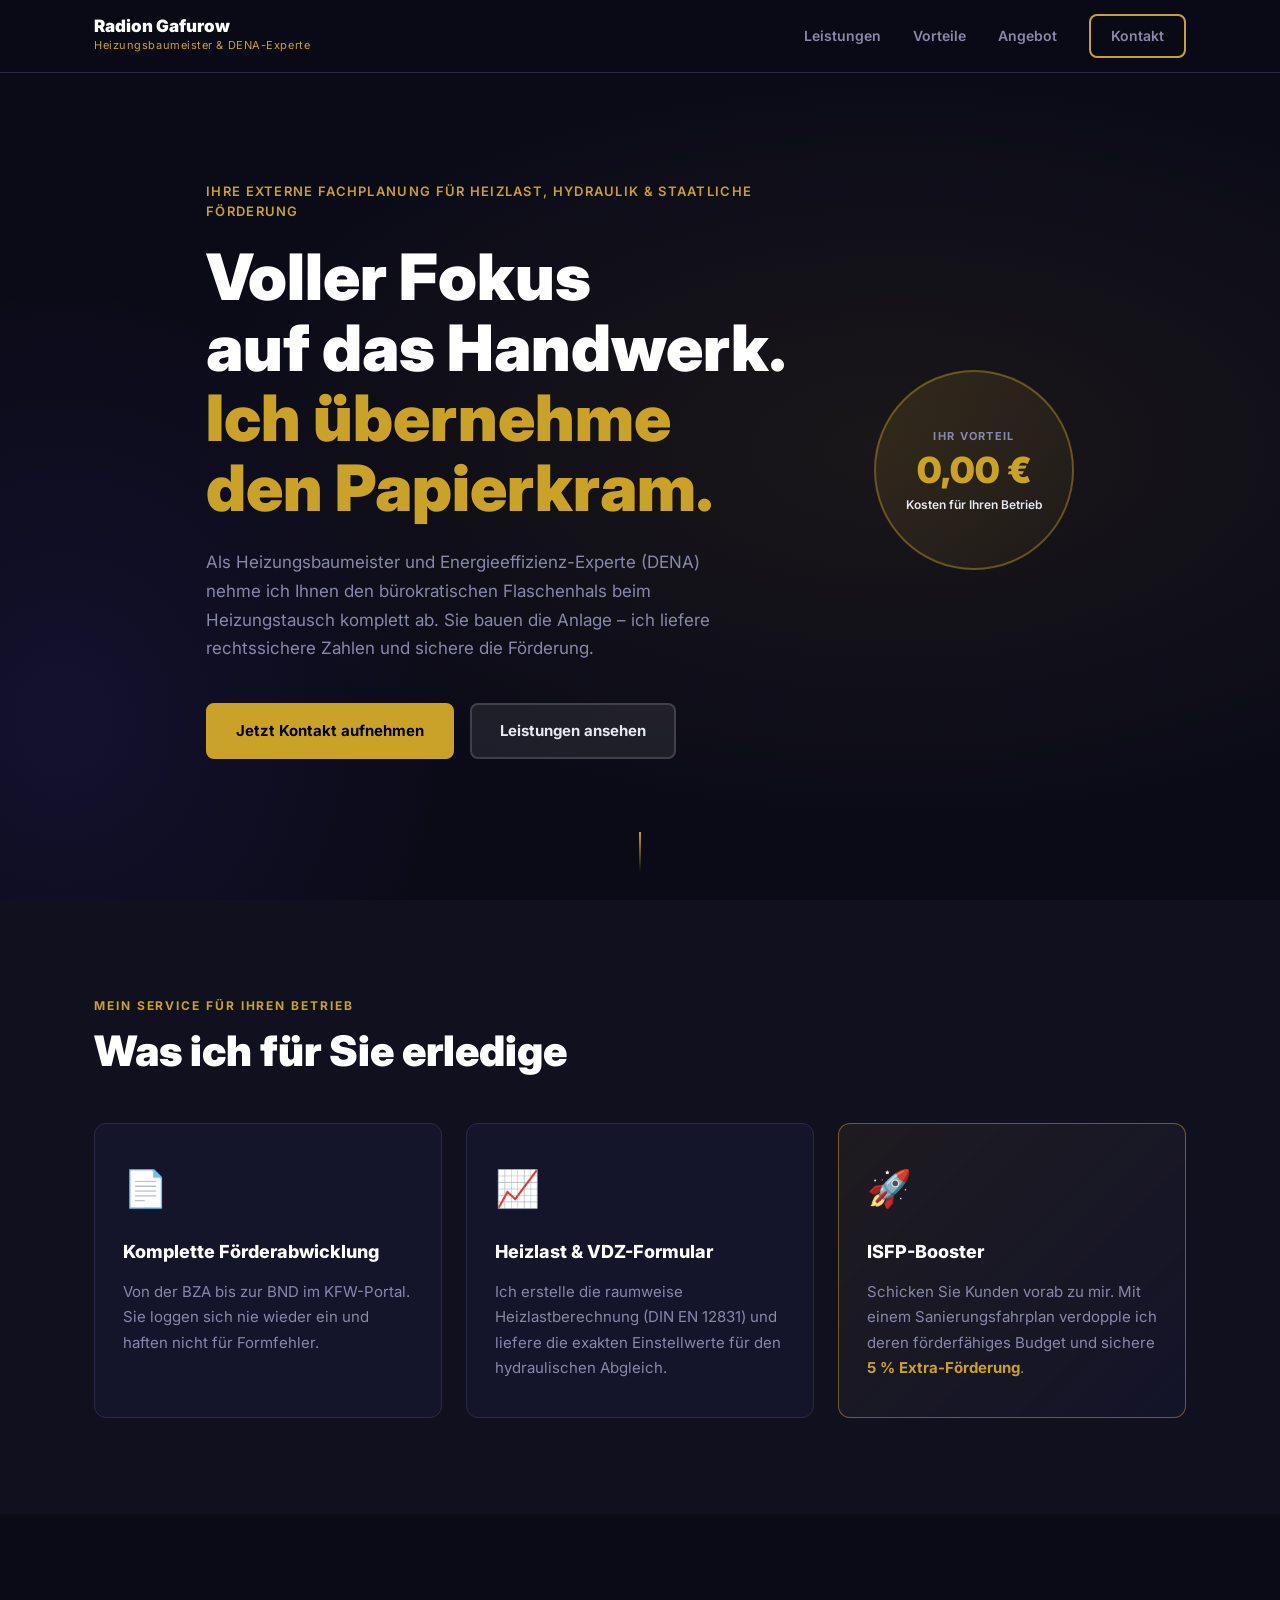
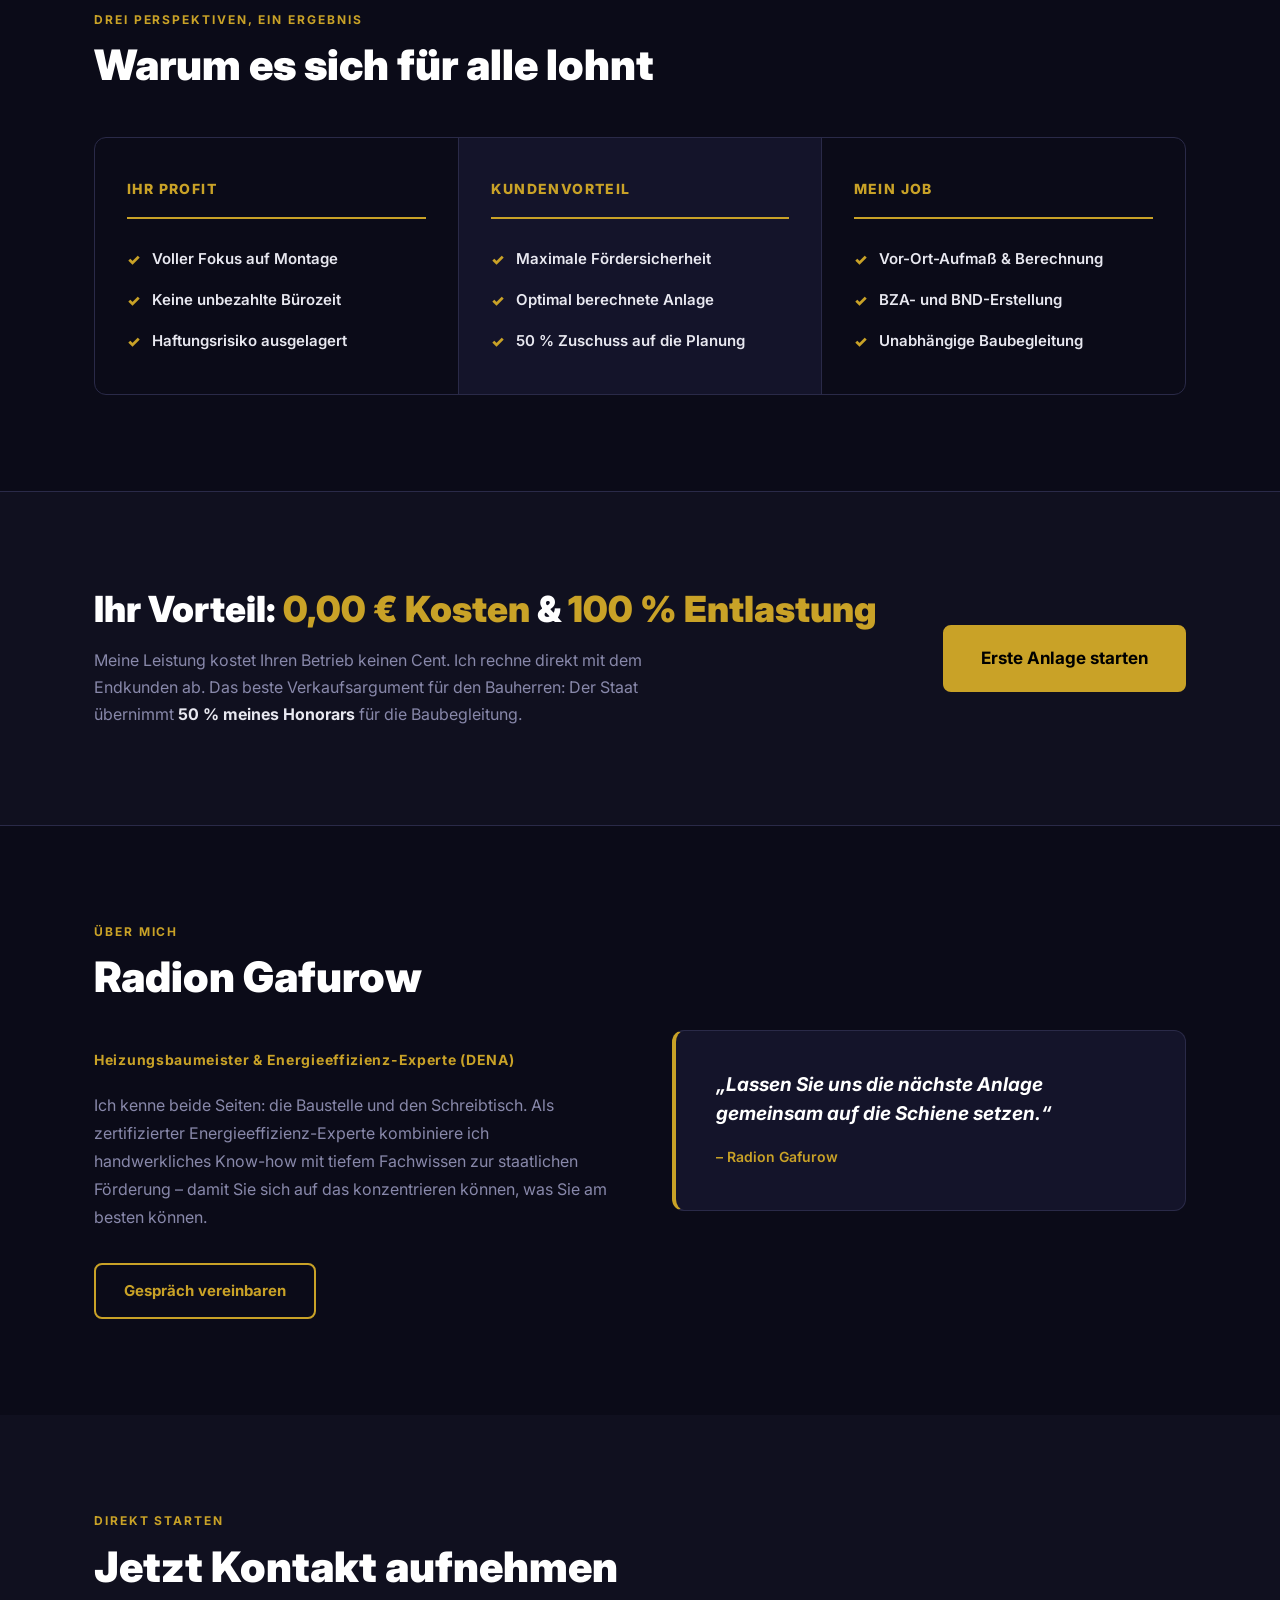
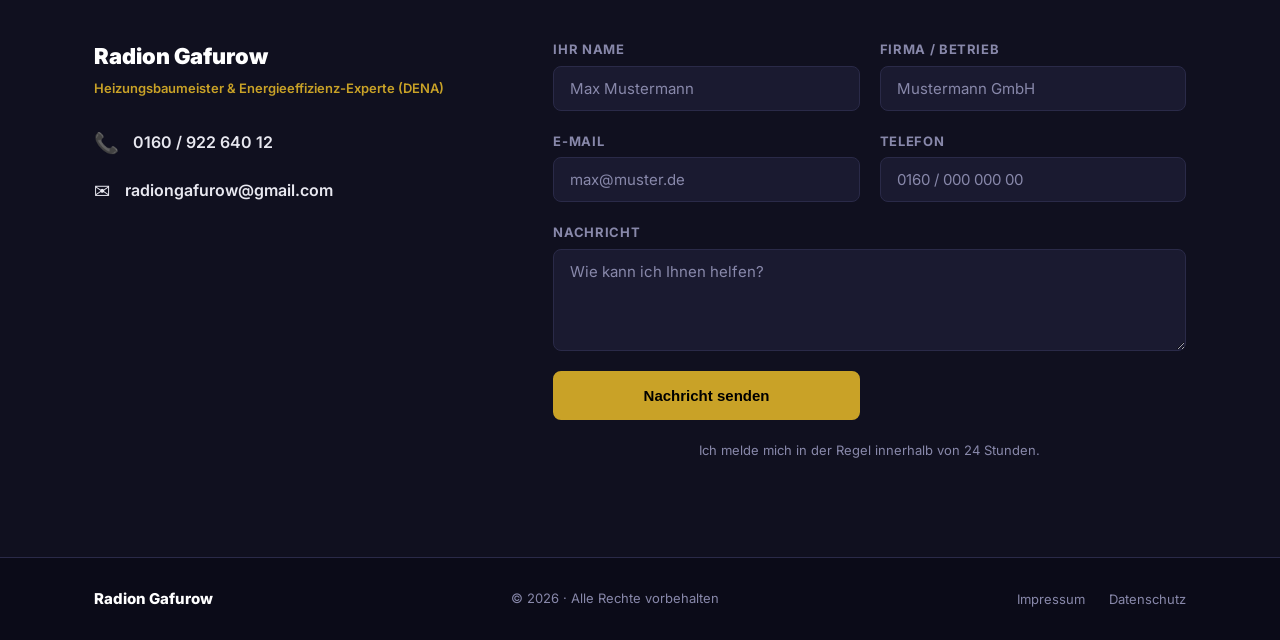
==== index.html @ 0d85deb3 "feat: add complete website based on marketing poster" ====
<!DOCTYPE html>
<html lang="de">
<head>
  <meta charset="UTF-8" />
  <meta name="viewport" content="width=device-width, initial-scale=1.0" />
  <meta name="description" content="Radion Gafurow – Externe Fachplanung für Heizlast, Hydraulik und staatliche Förderung. Heizungsbaumeister & Energieeffizienz-Experte (DENA)." />
  <title>Radion Gafurow – Externe Fachplanung & Förderung</title>
  <link rel="preconnect" href="https://fonts.googleapis.com" />
  <link rel="preconnect" href="https://fonts.gstatic.com" crossorigin />
  <link href="https://fonts.googleapis.com/css2?family=Inter:wght@400;600;700;900&display=swap" rel="stylesheet" />
  <link rel="stylesheet" href="css/style.css" />
</head>
<body>

  <!-- NAVIGATION -->
  <header class="site-header">
    <nav class="nav container">
      <div class="nav__logo">
        <span class="nav__name">Radion Gafurow</span>
        <span class="nav__title">Heizungsbaumeister & DENA-Experte</span>
      </div>
      <ul class="nav__links">
        <li><a href="#leistungen">Leistungen</a></li>
        <li><a href="#vorteile">Vorteile</a></li>
        <li><a href="#angebot">Angebot</a></li>
        <li><a href="#kontakt" class="btn btn--outline">Kontakt</a></li>
      </ul>
      <button class="nav__burger" aria-label="Menü öffnen">
        <span></span><span></span><span></span>
      </button>
    </nav>
  </header>

  <!-- HERO -->
  <section class="hero">
    <div class="hero__bg"></div>
    <div class="container hero__inner">
      <div class="hero__text">
        <p class="hero__eyebrow">Ihre externe Fachplanung für Heizlast, Hydraulik & staatliche Förderung</p>
        <h1 class="hero__headline">
          Voller Fokus<br>auf das Handwerk.<br>
          <span class="gold">Ich übernehme<br>den Papierkram.</span>
        </h1>
        <p class="hero__sub">
          Als Heizungsbaumeister und Energieeffizienz-Experte (DENA) nehme ich Ihnen
          den bürokratischen Flaschenhals beim Heizungstausch komplett ab.
          Sie bauen die Anlage&nbsp;– ich liefere rechtssichere Zahlen und sichere die Förderung.
        </p>
        <div class="hero__cta">
          <a href="#kontakt" class="btn btn--gold">Jetzt Kontakt aufnehmen</a>
          <a href="#leistungen" class="btn btn--ghost">Leistungen ansehen</a>
        </div>
      </div>
      <div class="hero__badge">
        <div class="badge">
          <span class="badge__top">Ihr Vorteil</span>
          <span class="badge__price">0,00&nbsp;€</span>
          <span class="badge__bottom">Kosten für Ihren Betrieb</span>
        </div>
      </div>
    </div>
    <div class="hero__scroll-hint" aria-hidden="true">
      <span></span>
    </div>
  </section>

  <!-- LEISTUNGEN -->
  <section class="section leistungen" id="leistungen">
    <div class="container">
      <p class="section__eyebrow">Mein Service für Ihren Betrieb</p>
      <h2 class="section__headline">Was ich für Sie erledige</h2>
      <div class="cards">

        <div class="card">
          <div class="card__icon">&#128196;</div>
          <h3 class="card__title">Komplette Förderabwicklung</h3>
          <p class="card__text">
            Von der BZA bis zur BND im KFW-Portal. Sie loggen sich nie wieder ein
            und haften nicht für Formfehler.
          </p>
        </div>

        <div class="card">
          <div class="card__icon">&#128200;</div>
          <h3 class="card__title">Heizlast & VDZ-Formular</h3>
          <p class="card__text">
            Ich erstelle die raumweise Heizlastberechnung (DIN EN 12831) und liefere
            die exakten Einstellwerte für den hydraulischen Abgleich.
          </p>
        </div>

        <div class="card card--highlight">
          <div class="card__icon">&#128640;</div>
          <h3 class="card__title">ISFP-Booster</h3>
          <p class="card__text">
            Schicken Sie Kunden vorab zu mir. Mit einem Sanierungsfahrplan verdopple
            ich deren förderfähiges Budget und sichere <strong>5&nbsp;%
            Extra-Förderung</strong>.
          </p>
        </div>

      </div>
    </div>
  </section>

  <!-- VORTEILE TABELLE -->
  <section class="section vorteile" id="vorteile">
    <div class="container">
      <p class="section__eyebrow">Drei Perspektiven, ein Ergebnis</p>
      <h2 class="section__headline">Warum es sich für alle lohnt</h2>
      <div class="table-grid">

        <div class="table-col">
          <h3 class="table-col__head gold">Ihr Profit</h3>
          <ul class="table-col__list">
            <li>
              <span class="check">✓</span>
              <span>Voller Fokus auf Montage</span>
            </li>
            <li>
              <span class="check">✓</span>
              <span>Keine unbezahlte Bürozeit</span>
            </li>
            <li>
              <span class="check">✓</span>
              <span>Haftungsrisiko ausgelagert</span>
            </li>
          </ul>
        </div>

        <div class="table-col table-col--center">
          <h3 class="table-col__head gold">Kundenvorteil</h3>
          <ul class="table-col__list">
            <li>
              <span class="check">✓</span>
              <span>Maximale Fördersicherheit</span>
            </li>
            <li>
              <span class="check">✓</span>
              <span>Optimal berechnete Anlage</span>
            </li>
            <li>
              <span class="check">✓</span>
              <span>50&nbsp;% Zuschuss auf die Planung</span>
            </li>
          </ul>
        </div>

        <div class="table-col">
          <h3 class="table-col__head gold">Mein Job</h3>
          <ul class="table-col__list">
            <li>
              <span class="check">✓</span>
              <span>Vor-Ort-Aufmaß & Berechnung</span>
            </li>
            <li>
              <span class="check">✓</span>
              <span>BZA- und BND-Erstellung</span>
            </li>
            <li>
              <span class="check">✓</span>
              <span>Unabhängige Baubegleitung</span>
            </li>
          </ul>
        </div>

      </div>
    </div>
  </section>

  <!-- ANGEBOT BANNER -->
  <section class="section angebot" id="angebot">
    <div class="container">
      <div class="angebot__inner">
        <div class="angebot__text">
          <h2 class="angebot__headline">
            Ihr Vorteil: <span class="gold">0,00&nbsp;€ Kosten</span>
            &amp; <span class="gold">100&nbsp;% Entlastung</span>
          </h2>
          <p class="angebot__body">
            Meine Leistung kostet Ihren Betrieb keinen Cent. Ich rechne direkt
            mit dem Endkunden ab. Das beste Verkaufsargument für den Bauherren:
            Der Staat übernimmt <strong>50&nbsp;% meines Honorars</strong> für
            die Baubegleitung.
          </p>
        </div>
        <a href="#kontakt" class="btn btn--gold btn--lg">Erste Anlage starten</a>
      </div>
    </div>
  </section>

  <!-- ÜBER MICH -->
  <section class="section ueber">
    <div class="container ueber__inner">
      <div class="ueber__text">
        <p class="section__eyebrow">Über mich</p>
        <h2 class="section__headline">Radion Gafurow</h2>
        <p class="ueber__role gold">Heizungsbaumeister & Energieeffizienz-Experte (DENA)</p>
        <p class="ueber__body">
          Ich kenne beide Seiten: die Baustelle und den Schreibtisch. Als
          zertifizierter Energieeffizienz-Experte kombiniere ich handwerkliches
          Know-how mit tiefem Fachwissen zur staatlichen Förderung – damit Sie
          sich auf das konzentrieren können, was Sie am besten können.
        </p>
        <a href="#kontakt" class="btn btn--outline">Gespräch vereinbaren</a>
      </div>
      <div class="ueber__visual">
        <div class="ueber__quote">
          <blockquote>
            &bdquo;Lassen Sie uns die nächste Anlage gemeinsam auf die Schiene setzen.&ldquo;
          </blockquote>
          <cite>– Radion Gafurow</cite>
        </div>
      </div>
    </div>
  </section>

  <!-- KONTAKT -->
  <section class="section kontakt" id="kontakt">
    <div class="container">
      <p class="section__eyebrow">Direkt starten</p>
      <h2 class="section__headline">Jetzt Kontakt aufnehmen</h2>
      <div class="kontakt__grid">

        <div class="kontakt__info">
          <h3 class="kontakt__subhead">Radion Gafurow</h3>
          <p class="kontakt__role">Heizungsbaumeister & Energieeffizienz-Experte (DENA)</p>
          <ul class="kontakt__list">
            <li>
              <span class="kontakt__icon">&#128222;</span>
              <a href="tel:+4916092264012">0160 / 922 640 12</a>
            </li>
            <li>
              <span class="kontakt__icon">&#9993;</span>
              <a href="mailto:radiongafurow@gmail.com">radiongafurow@gmail.com</a>
            </li>
          </ul>
        </div>

        <form class="kontakt__form" novalidate>
          <div class="form-row">
            <label for="name">Ihr Name</label>
            <input type="text" id="name" name="name" placeholder="Max Mustermann" required />
          </div>
          <div class="form-row">
            <label for="firma">Firma / Betrieb</label>
            <input type="text" id="firma" name="firma" placeholder="Mustermann GmbH" />
          </div>
          <div class="form-row">
            <label for="email">E-Mail</label>
            <input type="email" id="email" name="email" placeholder="max@muster.de" required />
          </div>
          <div class="form-row">
            <label for="telefon">Telefon</label>
            <input type="tel" id="telefon" name="telefon" placeholder="0160 / 000 000 00" />
          </div>
          <div class="form-row form-row--full">
            <label for="nachricht">Nachricht</label>
            <textarea id="nachricht" name="nachricht" rows="4" placeholder="Wie kann ich Ihnen helfen?"></textarea>
          </div>
          <button type="submit" class="btn btn--gold btn--block">Nachricht senden</button>
          <p class="form__hint">Ich melde mich in der Regel innerhalb von 24&nbsp;Stunden.</p>
        </form>

      </div>
    </div>
  </section>

  <!-- FOOTER -->
  <footer class="footer">
    <div class="container footer__inner">
      <p class="footer__name">Radion Gafurow</p>
      <p class="footer__copy">&copy; 2026 · Alle Rechte vorbehalten</p>
      <ul class="footer__nav">
        <li><a href="#">Impressum</a></li>
        <li><a href="#">Datenschutz</a></li>
      </ul>
    </div>
  </footer>

  <script src="js/main.js"></script>
</body>
</html>
---- css/style.css ----
/* =====================
   CSS CUSTOM PROPERTIES
   ===================== */
:root {
  --color-bg:        #0b0b18;
  --color-bg-2:      #10101f;
  --color-bg-card:   #14142a;
  --color-bg-input:  #1a1a30;
  --color-border:    #2a2a48;
  --color-gold:      #c9a227;
  --color-gold-lt:   #e8c04d;
  --color-text:      #e8e8f0;
  --color-muted:     #8888aa;
  --color-white:     #ffffff;
  --font:            'Inter', system-ui, sans-serif;
  --radius:          12px;
  --radius-sm:       8px;
  --transition:      0.25s ease;
  --max-w:           1140px;
  --section-py:      96px;
}

/* =====================
   RESET
   ===================== */
*, *::before, *::after { box-sizing: border-box; margin: 0; padding: 0; }
html { scroll-behavior: smooth; }
body {
  background: var(--color-bg);
  color: var(--color-text);
  font-family: var(--font);
  font-size: 16px;
  line-height: 1.6;
  -webkit-font-smoothing: antialiased;
}
img { display: block; max-width: 100%; }
a { color: inherit; text-decoration: none; }
ul { list-style: none; }

/* =====================
   UTILITIES
   ===================== */
.container {
  max-width: var(--max-w);
  margin: 0 auto;
  padding: 0 24px;
}
.gold { color: var(--color-gold); }
.section { padding: var(--section-py) 0; }
.section__eyebrow {
  font-size: 12px;
  font-weight: 700;
  letter-spacing: 0.16em;
  text-transform: uppercase;
  color: var(--color-gold);
  margin-bottom: 12px;
}
.section__headline {
  font-size: clamp(28px, 4vw, 42px);
  font-weight: 900;
  color: var(--color-white);
  margin-bottom: 48px;
  line-height: 1.15;
}

/* =====================
   BUTTONS
   ===================== */
.btn {
  display: inline-flex;
  align-items: center;
  justify-content: center;
  padding: 14px 28px;
  border-radius: var(--radius-sm);
  font-weight: 700;
  font-size: 15px;
  transition: all var(--transition);
  cursor: pointer;
  border: 2px solid transparent;
  white-space: nowrap;
}
.btn--gold {
  background: var(--color-gold);
  color: #000;
  border-color: var(--color-gold);
}
.btn--gold:hover {
  background: var(--color-gold-lt);
  border-color: var(--color-gold-lt);
  transform: translateY(-2px);
  box-shadow: 0 8px 24px rgba(201,162,39,0.35);
}
.btn--outline {
  background: transparent;
  color: var(--color-gold);
  border-color: var(--color-gold);
}
.btn--outline:hover {
  background: var(--color-gold);
  color: #000;
  transform: translateY(-2px);
}
.btn--ghost {
  background: rgba(255,255,255,0.08);
  color: var(--color-text);
  border-color: rgba(255,255,255,0.15);
}
.btn--ghost:hover {
  background: rgba(255,255,255,0.14);
  transform: translateY(-2px);
}
.btn--lg { padding: 18px 36px; font-size: 17px; }
.btn--block { width: 100%; }

/* =====================
   HEADER / NAV
   ===================== */
.site-header {
  position: fixed;
  top: 0; left: 0; right: 0;
  z-index: 100;
  background: rgba(11,11,24,0.85);
  backdrop-filter: blur(12px);
  border-bottom: 1px solid var(--color-border);
}
.nav {
  display: flex;
  align-items: center;
  justify-content: space-between;
  height: 72px;
}
.nav__logo {
  display: flex;
  flex-direction: column;
  gap: 2px;
}
.nav__name {
  font-weight: 900;
  font-size: 17px;
  color: var(--color-white);
  line-height: 1;
}
.nav__title {
  font-size: 11px;
  color: var(--color-gold);
  letter-spacing: 0.05em;
}
.nav__links {
  display: flex;
  align-items: center;
  gap: 32px;
}
.nav__links a {
  font-size: 14px;
  font-weight: 600;
  color: var(--color-muted);
  transition: color var(--transition);
}
.nav__links a:hover { color: var(--color-white); }
.nav__links .btn {
  padding: 9px 20px;
  font-size: 14px;
}
.nav__burger {
  display: none;
  flex-direction: column;
  gap: 5px;
  background: none;
  border: none;
  cursor: pointer;
  padding: 4px;
}
.nav__burger span {
  display: block;
  width: 24px;
  height: 2px;
  background: var(--color-white);
  border-radius: 2px;
  transition: all var(--transition);
}

/* =====================
   HERO
   ===================== */
.hero {
  position: relative;
  min-height: 100vh;
  display: flex;
  align-items: center;
  overflow: hidden;
  padding-top: 72px;
}
.hero__bg {
  position: absolute;
  inset: 0;
  background:
    radial-gradient(ellipse 80% 60% at 70% 50%, rgba(201,162,39,0.08) 0%, transparent 70%),
    radial-gradient(ellipse 50% 80% at 5% 80%, rgba(80,60,200,0.12) 0%, transparent 60%),
    var(--color-bg);
  pointer-events: none;
}
.hero__inner {
  position: relative;
  display: flex;
  align-items: center;
  justify-content: space-between;
  gap: 48px;
  padding-top: 48px;
  padding-bottom: 80px;
}
.hero__text { flex: 1; max-width: 620px; }
.hero__eyebrow {
  font-size: 13px;
  font-weight: 600;
  letter-spacing: 0.1em;
  text-transform: uppercase;
  color: var(--color-gold);
  margin-bottom: 20px;
}
.hero__headline {
  font-size: clamp(36px, 5.5vw, 64px);
  font-weight: 900;
  line-height: 1.1;
  color: var(--color-white);
  margin-bottom: 24px;
}
.hero__sub {
  font-size: 17px;
  color: var(--color-muted);
  line-height: 1.7;
  margin-bottom: 40px;
  max-width: 520px;
}
.hero__cta {
  display: flex;
  flex-wrap: wrap;
  gap: 16px;
}
.hero__badge {
  flex-shrink: 0;
}
.badge {
  display: flex;
  flex-direction: column;
  align-items: center;
  justify-content: center;
  width: 200px;
  height: 200px;
  border-radius: 50%;
  background: linear-gradient(135deg, rgba(201,162,39,0.15) 0%, rgba(201,162,39,0.05) 100%);
  border: 2px solid rgba(201,162,39,0.4);
  text-align: center;
  padding: 20px;
  animation: pulse 3s ease-in-out infinite;
}
@keyframes pulse {
  0%, 100% { box-shadow: 0 0 0 0 rgba(201,162,39,0.2); }
  50% { box-shadow: 0 0 0 20px rgba(201,162,39,0); }
}
.badge__top {
  font-size: 11px;
  font-weight: 700;
  letter-spacing: 0.12em;
  text-transform: uppercase;
  color: var(--color-muted);
}
.badge__price {
  font-size: 36px;
  font-weight: 900;
  color: var(--color-gold);
  line-height: 1.1;
  margin: 6px 0;
}
.badge__bottom {
  font-size: 12px;
  font-weight: 600;
  color: var(--color-text);
  text-align: center;
  line-height: 1.3;
}
.hero__scroll-hint {
  position: absolute;
  bottom: 28px;
  left: 50%;
  transform: translateX(-50%);
}
.hero__scroll-hint span {
  display: block;
  width: 2px;
  height: 40px;
  background: linear-gradient(to bottom, var(--color-gold), transparent);
  margin: 0 auto;
  animation: scrollDown 1.6s ease-in-out infinite;
}
@keyframes scrollDown {
  0% { transform: scaleY(0); transform-origin: top; }
  50% { transform: scaleY(1); transform-origin: top; }
  51% { transform: scaleY(1); transform-origin: bottom; }
  100% { transform: scaleY(0); transform-origin: bottom; }
}

/* =====================
   LEISTUNGEN (CARDS)
   ===================== */
.leistungen { background: var(--color-bg-2); }
.cards {
  display: grid;
  grid-template-columns: repeat(auto-fit, minmax(280px, 1fr));
  gap: 24px;
}
.card {
  background: var(--color-bg-card);
  border: 1px solid var(--color-border);
  border-radius: var(--radius);
  padding: 36px 28px;
  transition: transform var(--transition), box-shadow var(--transition), border-color var(--transition);
}
.card:hover {
  transform: translateY(-6px);
  box-shadow: 0 16px 40px rgba(0,0,0,0.4);
  border-color: rgba(201,162,39,0.3);
}
.card--highlight {
  border-color: rgba(201,162,39,0.5);
  background: linear-gradient(135deg, rgba(201,162,39,0.08) 0%, var(--color-bg-card) 100%);
}
.card__icon {
  font-size: 36px;
  margin-bottom: 20px;
}
.card__title {
  font-size: 18px;
  font-weight: 800;
  color: var(--color-white);
  margin-bottom: 12px;
}
.card__text {
  font-size: 15px;
  color: var(--color-muted);
  line-height: 1.7;
}
.card__text strong { color: var(--color-gold); }

/* =====================
   VORTEILE TABLE
   ===================== */
.vorteile { background: var(--color-bg); }
.table-grid {
  display: grid;
  grid-template-columns: repeat(3, 1fr);
  border: 1px solid var(--color-border);
  border-radius: var(--radius);
  overflow: hidden;
}
.table-col {
  padding: 40px 32px;
}
.table-col--center {
  border-left: 1px solid var(--color-border);
  border-right: 1px solid var(--color-border);
  background: var(--color-bg-card);
}
.table-col__head {
  font-size: 14px;
  font-weight: 800;
  letter-spacing: 0.1em;
  text-transform: uppercase;
  margin-bottom: 28px;
  padding-bottom: 16px;
  border-bottom: 2px solid var(--color-gold);
}
.table-col__list { display: flex; flex-direction: column; gap: 16px; }
.table-col__list li {
  display: flex;
  align-items: flex-start;
  gap: 12px;
  font-size: 15px;
  font-weight: 600;
  color: var(--color-text);
}
.check {
  color: var(--color-gold);
  font-weight: 900;
  flex-shrink: 0;
  margin-top: 1px;
}

/* =====================
   ANGEBOT BANNER
   ===================== */
.angebot {
  background: var(--color-bg-2);
  border-top: 1px solid var(--color-border);
  border-bottom: 1px solid var(--color-border);
}
.angebot__inner {
  display: flex;
  align-items: center;
  justify-content: space-between;
  gap: 40px;
  flex-wrap: wrap;
}
.angebot__headline {
  font-size: clamp(24px, 3.5vw, 36px);
  font-weight: 900;
  color: var(--color-white);
  margin-bottom: 16px;
  line-height: 1.2;
}
.angebot__body {
  font-size: 16px;
  color: var(--color-muted);
  line-height: 1.7;
  max-width: 580px;
}
.angebot__body strong { color: var(--color-text); }
.angebot__text { flex: 1; }

/* =====================
   ÜBER MICH
   ===================== */
.ueber { background: var(--color-bg); }
.ueber__inner {
  display: grid;
  grid-template-columns: 1fr 1fr;
  gap: 64px;
  align-items: center;
}
.ueber__role {
  font-size: 14px;
  font-weight: 700;
  letter-spacing: 0.05em;
  margin-bottom: 20px;
}
.ueber__body {
  font-size: 16px;
  color: var(--color-muted);
  line-height: 1.75;
  margin-bottom: 32px;
}
.ueber__visual {
  display: flex;
  align-items: center;
  justify-content: center;
}
.ueber__quote {
  background: var(--color-bg-card);
  border: 1px solid var(--color-border);
  border-left: 4px solid var(--color-gold);
  border-radius: var(--radius);
  padding: 40px;
}
.ueber__quote blockquote {
  font-size: 19px;
  font-weight: 700;
  color: var(--color-white);
  line-height: 1.5;
  font-style: italic;
  margin-bottom: 16px;
}
.ueber__quote cite {
  font-size: 14px;
  color: var(--color-gold);
  font-style: normal;
  font-weight: 600;
}

/* =====================
   KONTAKT
   ===================== */
.kontakt { background: var(--color-bg-2); }
.kontakt__grid {
  display: grid;
  grid-template-columns: 1fr 1.6fr;
  gap: 64px;
  align-items: start;
}
.kontakt__subhead {
  font-size: 22px;
  font-weight: 900;
  color: var(--color-white);
  margin-bottom: 4px;
}
.kontakt__role {
  font-size: 13px;
  color: var(--color-gold);
  font-weight: 600;
  margin-bottom: 28px;
}
.kontakt__list { display: flex; flex-direction: column; gap: 16px; }
.kontakt__list li {
  display: flex;
  align-items: center;
  gap: 14px;
  font-size: 16px;
  font-weight: 600;
}
.kontakt__list a { color: var(--color-text); transition: color var(--transition); }
.kontakt__list a:hover { color: var(--color-gold); }
.kontakt__icon { font-size: 20px; }

/* FORM */
.kontakt__form {
  display: grid;
  grid-template-columns: 1fr 1fr;
  gap: 20px;
}
.form-row {
  display: flex;
  flex-direction: column;
  gap: 6px;
}
.form-row--full { grid-column: 1 / -1; }
.form-row label {
  font-size: 13px;
  font-weight: 700;
  letter-spacing: 0.05em;
  color: var(--color-muted);
  text-transform: uppercase;
}
.form-row input,
.form-row textarea {
  background: var(--color-bg-input);
  border: 1px solid var(--color-border);
  border-radius: var(--radius-sm);
  color: var(--color-text);
  font-family: var(--font);
  font-size: 15px;
  padding: 12px 16px;
  transition: border-color var(--transition);
  outline: none;
  resize: vertical;
}
.form-row input::placeholder,
.form-row textarea::placeholder { color: var(--color-muted); }
.form-row input:focus,
.form-row textarea:focus {
  border-color: var(--color-gold);
  box-shadow: 0 0 0 3px rgba(201,162,39,0.1);
}
.form-row--full .btn { margin-top: 4px; }
.form__hint {
  grid-column: 1 / -1;
  font-size: 13px;
  color: var(--color-muted);
  text-align: center;
}

/* =====================
   FOOTER
   ===================== */
.footer {
  background: var(--color-bg);
  border-top: 1px solid var(--color-border);
  padding: 28px 0;
}
.footer__inner {
  display: flex;
  align-items: center;
  justify-content: space-between;
  flex-wrap: wrap;
  gap: 12px;
}
.footer__name {
  font-weight: 800;
  font-size: 15px;
  color: var(--color-white);
}
.footer__copy { font-size: 13px; color: var(--color-muted); }
.footer__nav { display: flex; gap: 24px; }
.footer__nav a {
  font-size: 13px;
  color: var(--color-muted);
  transition: color var(--transition);
}
.footer__nav a:hover { color: var(--color-gold); }

/* =====================
   RESPONSIVE
   ===================== */
@media (max-width: 900px) {
  :root { --section-py: 64px; }

  .hero__inner {
    flex-direction: column;
    text-align: center;
    padding-top: 32px;
    padding-bottom: 64px;
  }
  .hero__sub { margin: 0 auto 32px; }
  .hero__cta { justify-content: center; }
  .hero__badge { order: -1; }

  .table-grid {
    grid-template-columns: 1fr;
  }
  .table-col--center {
    border-left: none;
    border-right: none;
    border-top: 1px solid var(--color-border);
    border-bottom: 1px solid var(--color-border);
  }

  .angebot__inner { flex-direction: column; text-align: center; }

  .ueber__inner { grid-template-columns: 1fr; }

  .kontakt__grid { grid-template-columns: 1fr; }
  .kontakt__form { grid-template-columns: 1fr; }
  .form-row--full { grid-column: 1; }

  .footer__inner { flex-direction: column; align-items: flex-start; }
}

@media (max-width: 600px) {
  .nav__links { display: none; }
  .nav__burger { display: flex; }
  .nav__links.open {
    display: flex;
    flex-direction: column;
    position: absolute;
    top: 72px; left: 0; right: 0;
    background: var(--color-bg);
    border-bottom: 1px solid var(--color-border);
    padding: 24px;
    gap: 20px;
  }
  .nav__links.open .btn { align-self: flex-start; }
}
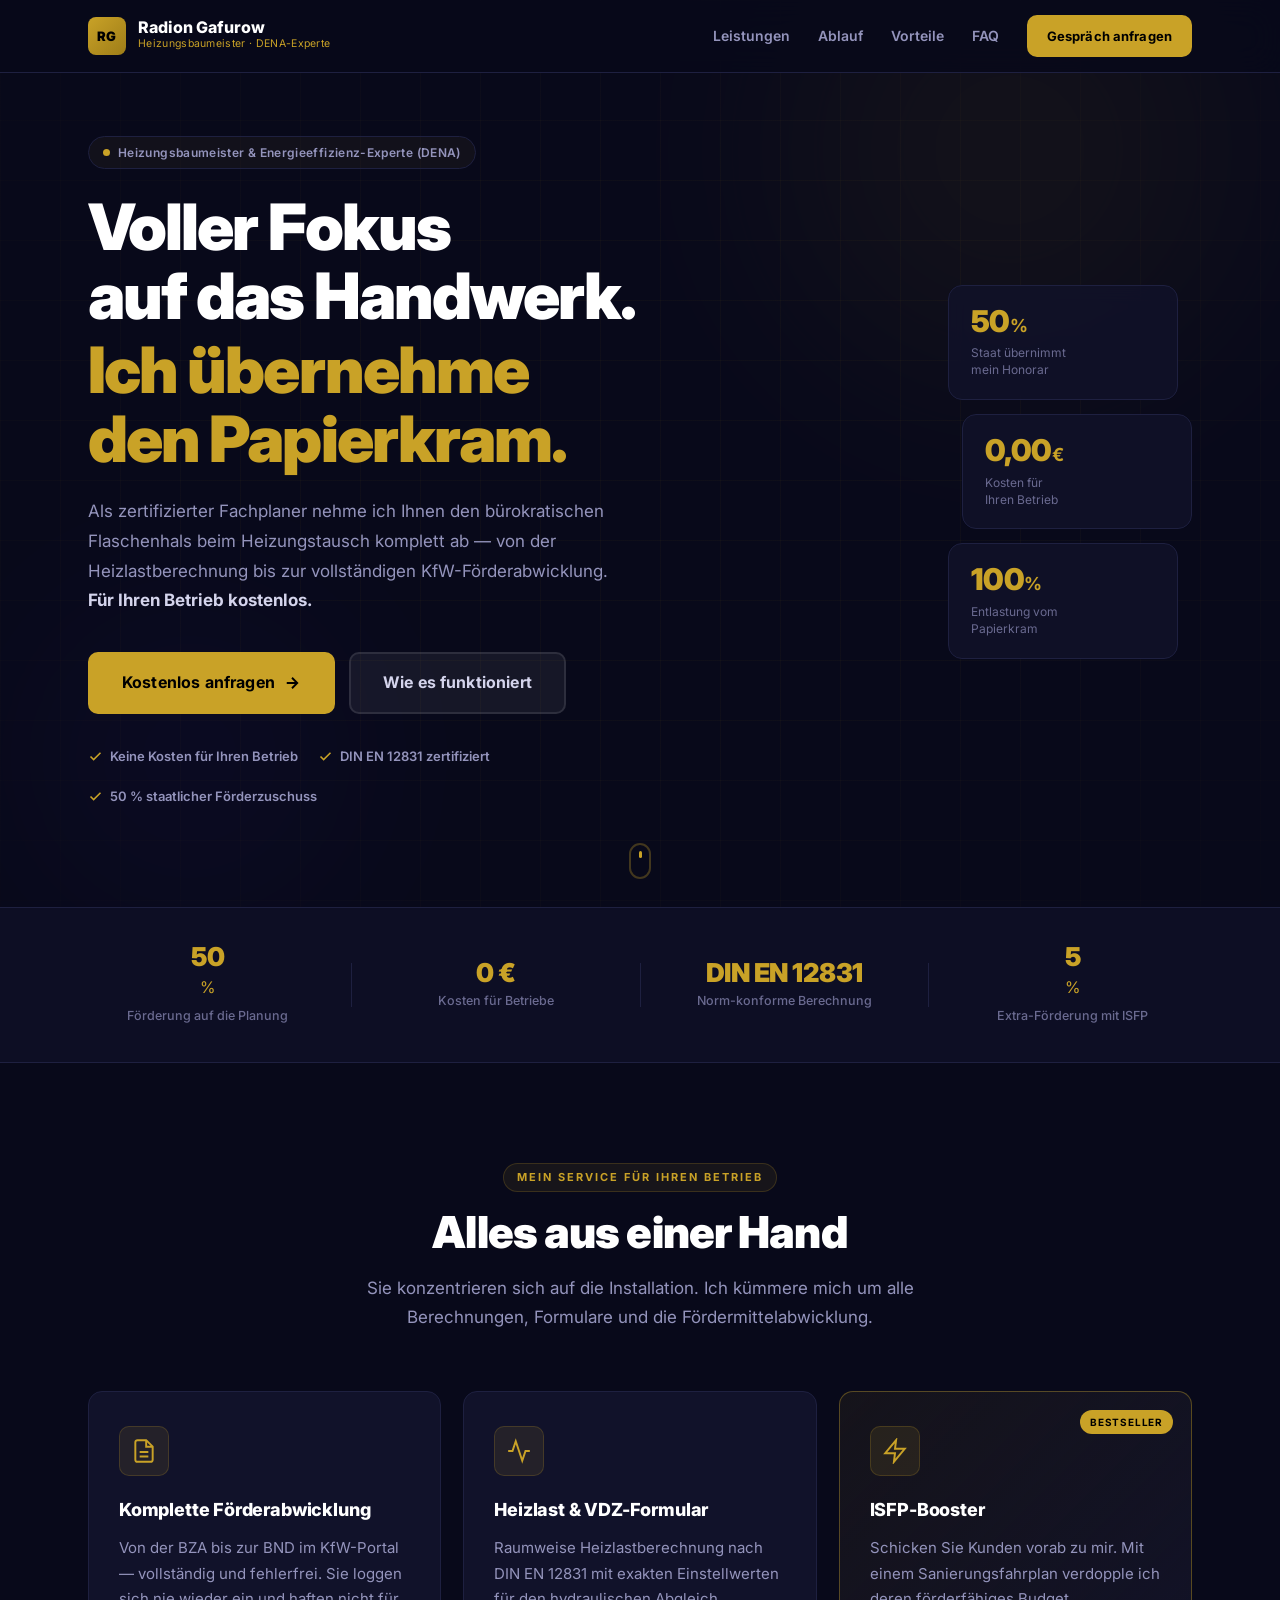
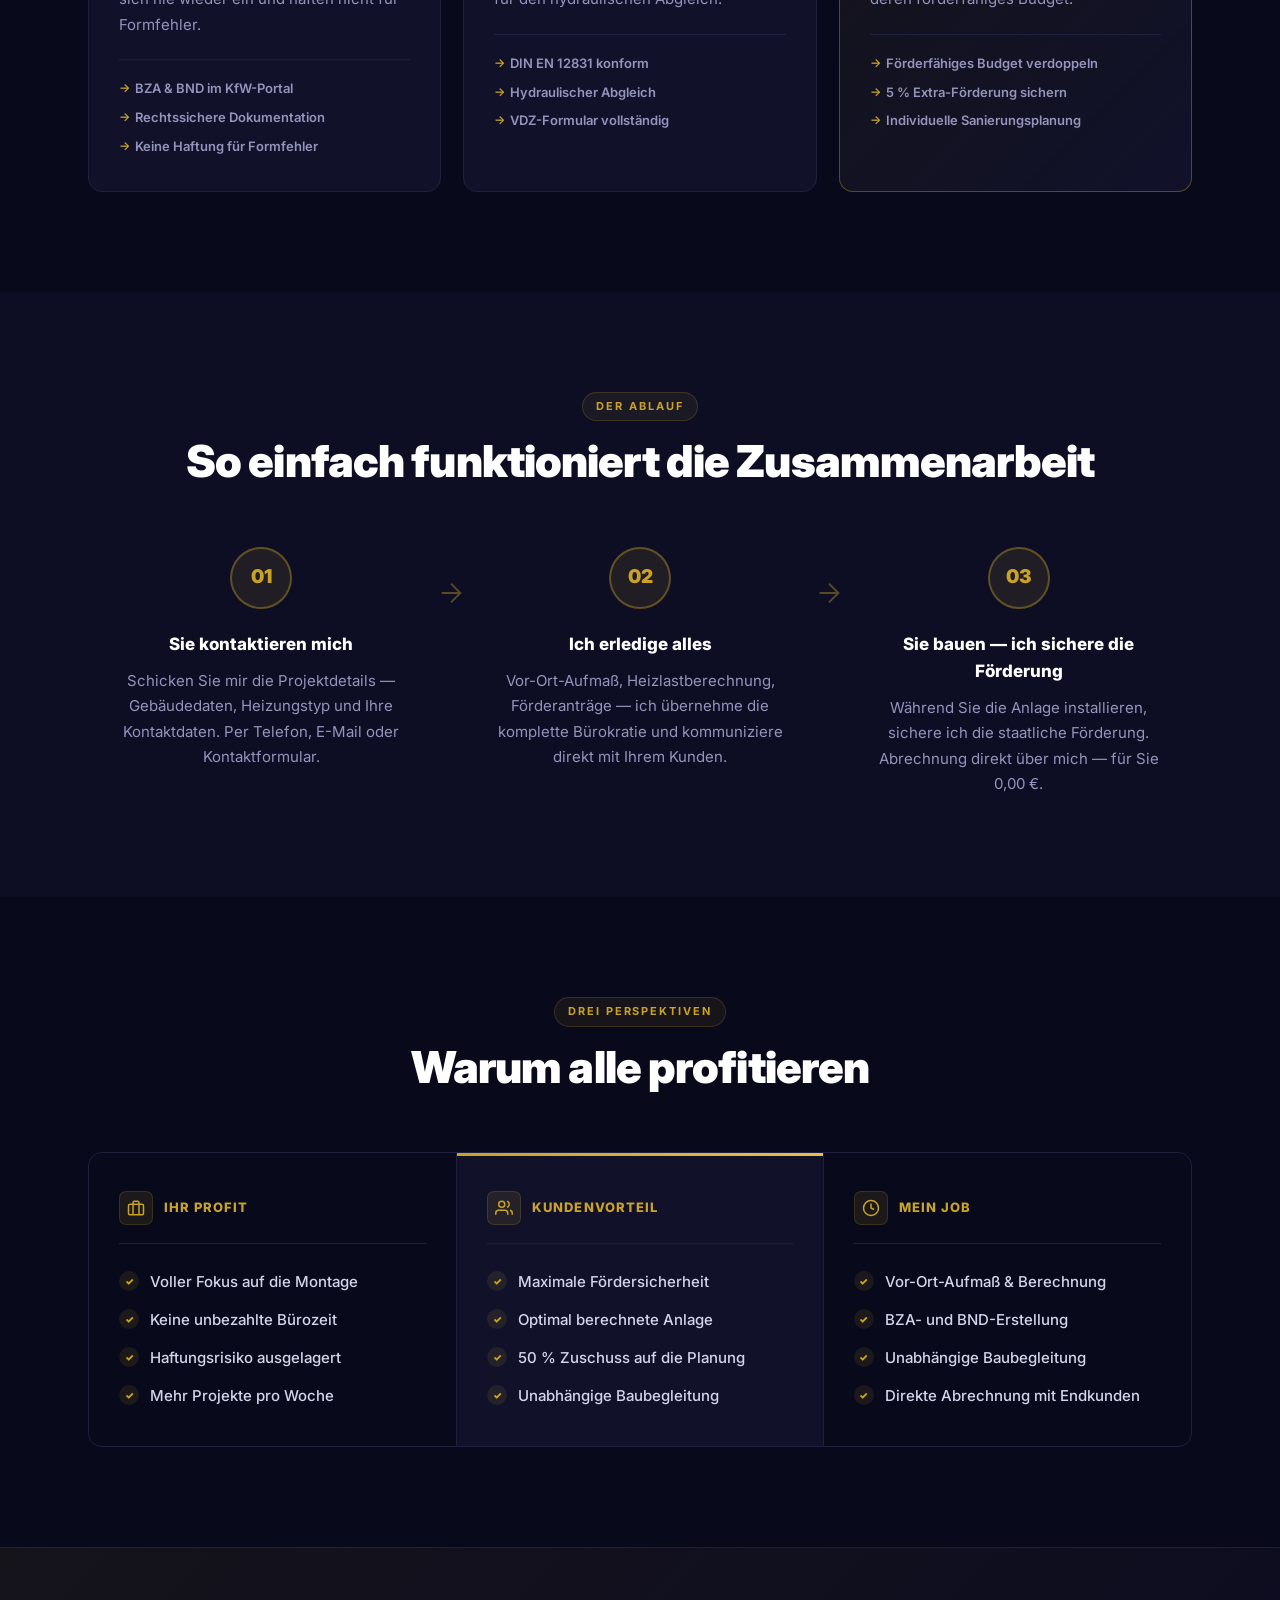
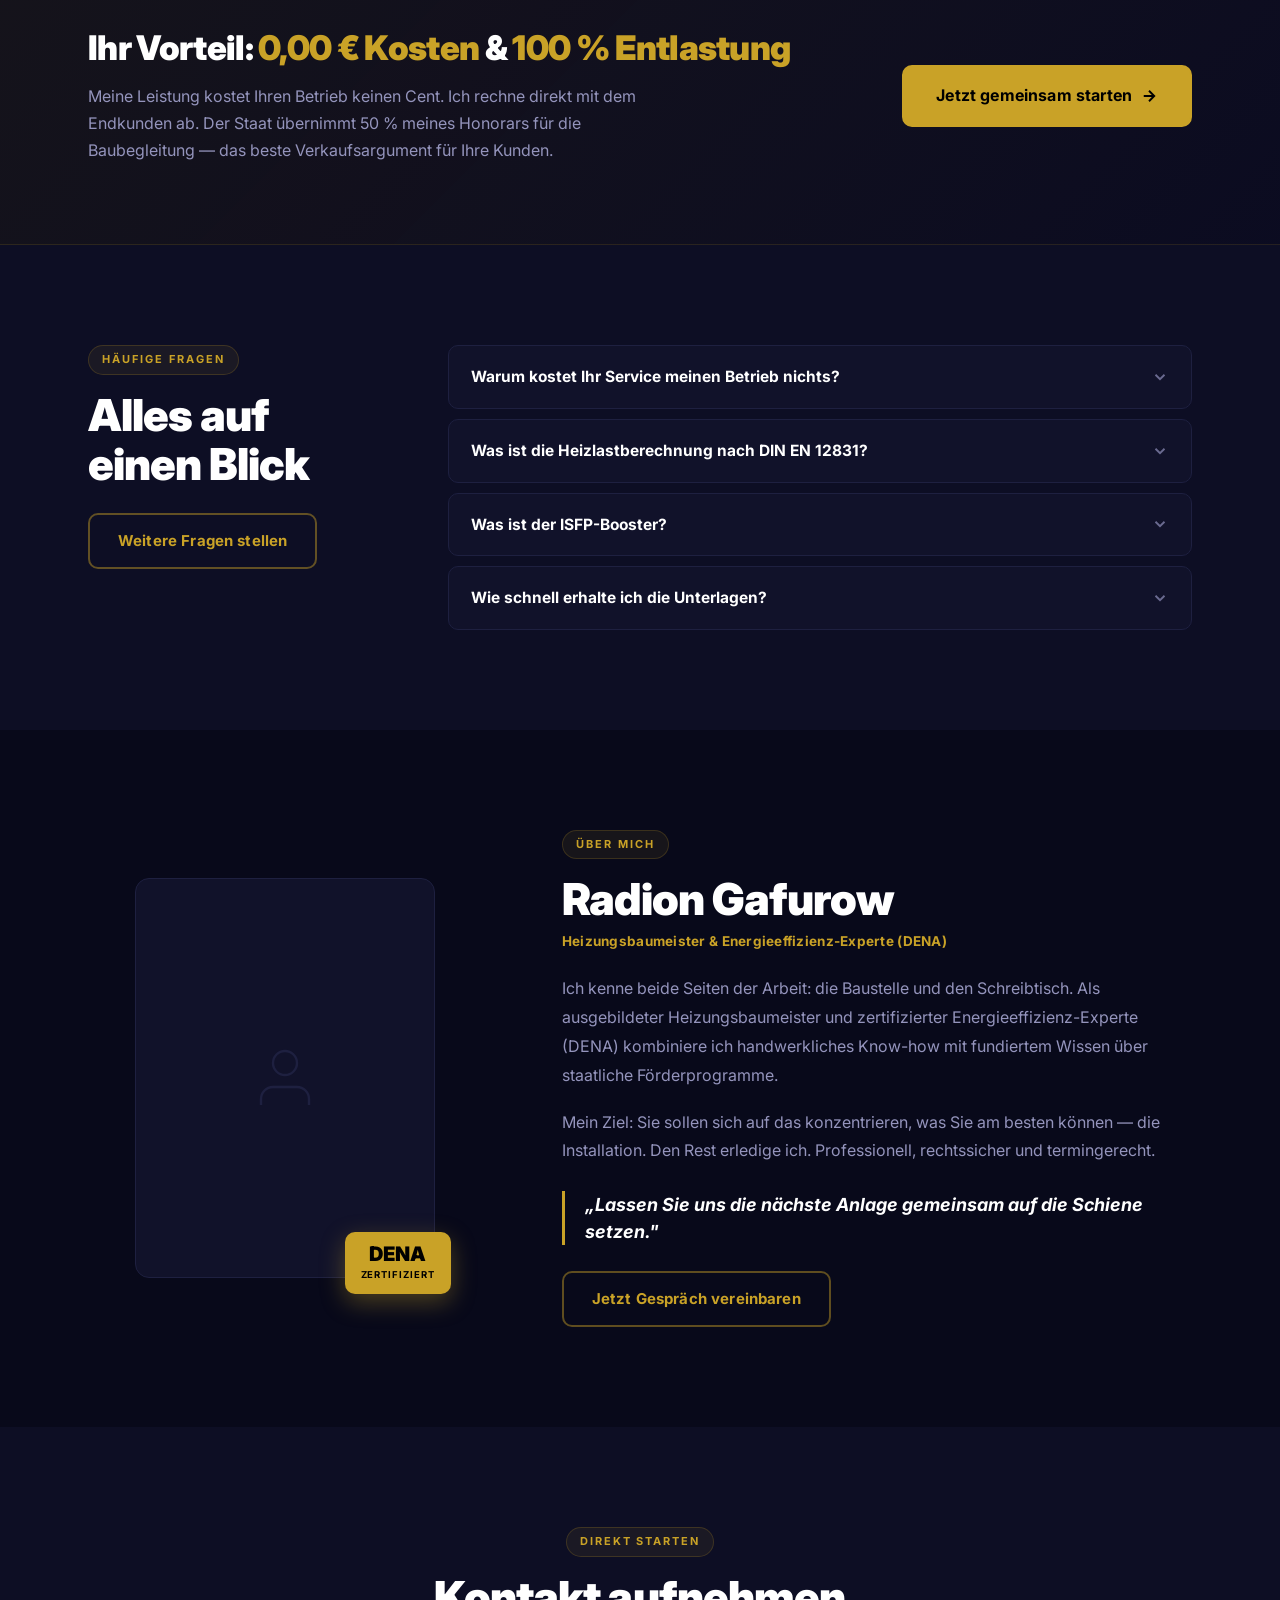
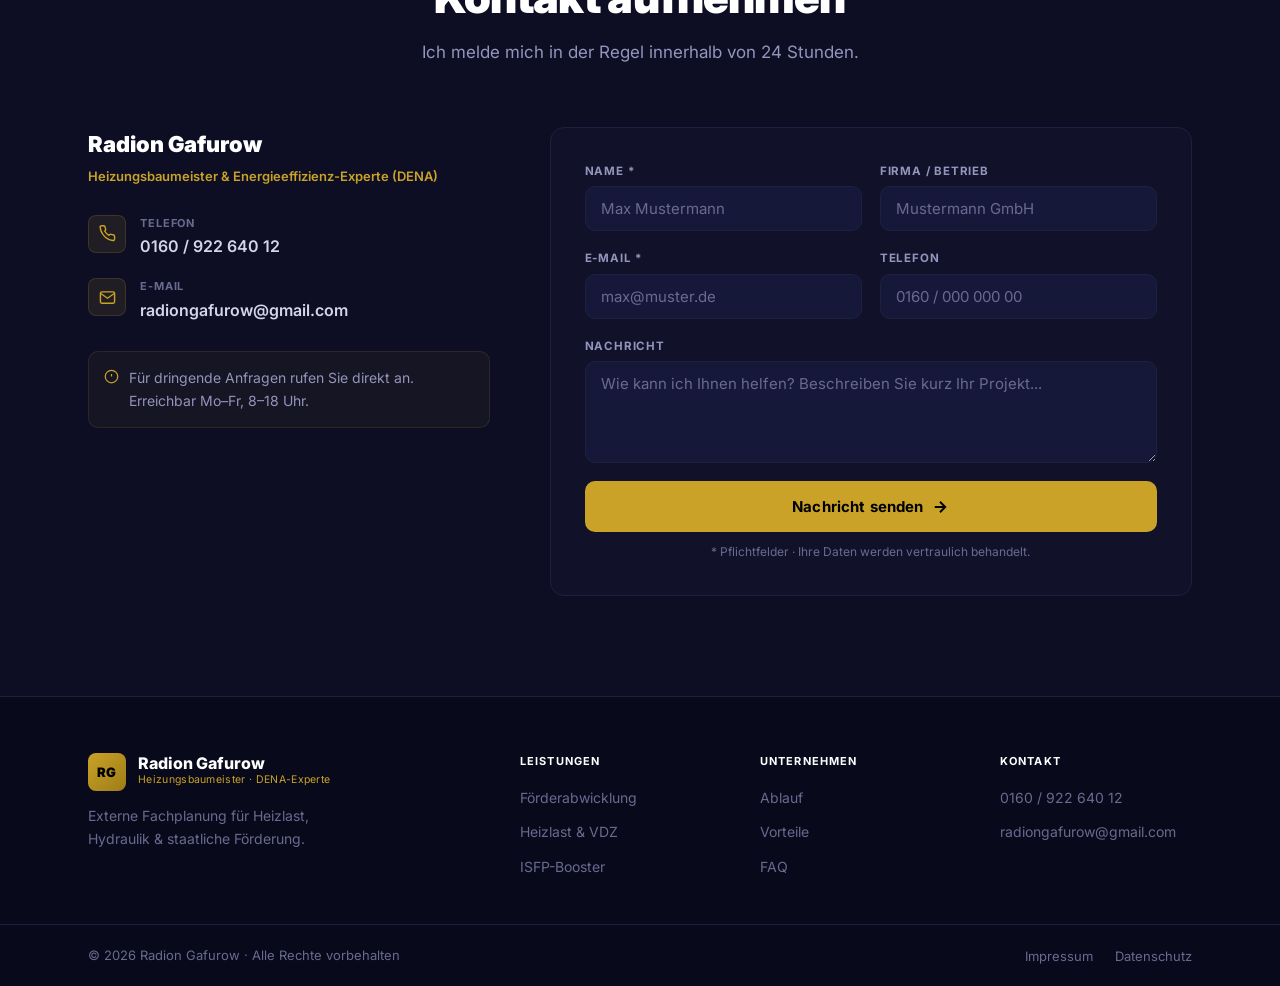
==== commit 9552dbe8: "improve: professional redesign with animations, new sections, and polished UI - Add progress bar, sc" ====
--- a/index.html
+++ b/index.html
@@ -3,29 +3,35 @@
 <head>
   <meta charset="UTF-8" />
   <meta name="viewport" content="width=device-width, initial-scale=1.0" />
-  <meta name="description" content="Radion Gafurow – Externe Fachplanung für Heizlast, Hydraulik und staatliche Förderung. Heizungsbaumeister & Energieeffizienz-Experte (DENA)." />
-  <title>Radion Gafurow – Externe Fachplanung & Förderung</title>
+  <meta name="description" content="Radion Gafurow – Externe Fachplanung für Heizlast, Hydraulik und staatliche Förderung. Heizungsbaumeister & Energieeffizienz-Experte (DENA). Für Ihren Betrieb kostenlos." />
+  <title>Radion Gafurow – Externe Fachplanung & KfW-Förderung</title>
   <link rel="preconnect" href="https://fonts.googleapis.com" />
   <link rel="preconnect" href="https://fonts.gstatic.com" crossorigin />
-  <link href="https://fonts.googleapis.com/css2?family=Inter:wght@400;600;700;900&display=swap" rel="stylesheet" />
+  <link href="https://fonts.googleapis.com/css2?family=Inter:wght@400;500;600;700;800;900&display=swap" rel="stylesheet" />
   <link rel="stylesheet" href="css/style.css" />
 </head>
 <body>
 
-  <!-- NAVIGATION -->
-  <header class="site-header">
+  <div class="progress-bar" id="progressBar"></div>
+
+  <!-- NAV -->
+  <header class="site-header" id="siteHeader">
     <nav class="nav container">
-      <div class="nav__logo">
-        <span class="nav__name">Radion Gafurow</span>
-        <span class="nav__title">Heizungsbaumeister & DENA-Experte</span>
-      </div>
-      <ul class="nav__links">
+      <a href="#" class="nav__logo">
+        <div class="logo-mark">RG</div>
+        <div class="logo-text">
+          <span class="logo-name">Radion Gafurow</span>
+          <span class="logo-sub">Heizungsbaumeister · DENA-Experte</span>
+        </div>
+      </a>
+      <ul class="nav__links" id="navLinks">
         <li><a href="#leistungen">Leistungen</a></li>
+        <li><a href="#prozess">Ablauf</a></li>
         <li><a href="#vorteile">Vorteile</a></li>
-        <li><a href="#angebot">Angebot</a></li>
-        <li><a href="#kontakt" class="btn btn--outline">Kontakt</a></li>
+        <li><a href="#faq">FAQ</a></li>
+        <li><a href="#kontakt" class="btn btn--gold btn--sm">Gespräch anfragen</a></li>
       </ul>
-      <button class="nav__burger" aria-label="Menü öffnen">
+      <button class="nav__burger" id="navBurger" aria-label="Menü öffnen" aria-expanded="false">
         <span></span><span></span><span></span>
       </button>
     </nav>
@@ -33,158 +39,305 @@
 
   <!-- HERO -->
   <section class="hero">
-    <div class="hero__bg"></div>
+    <div class="hero__bg">
+      <div class="hero__glow hero__glow--1"></div>
+      <div class="hero__glow hero__glow--2"></div>
+      <div class="hero__grid"></div>
+    </div>
     <div class="container hero__inner">
-      <div class="hero__text">
-        <p class="hero__eyebrow">Ihre externe Fachplanung für Heizlast, Hydraulik & staatliche Förderung</p>
-        <h1 class="hero__headline">
-          Voller Fokus<br>auf das Handwerk.<br>
-          <span class="gold">Ich übernehme<br>den Papierkram.</span>
+      <div class="hero__content">
+        <div class="hero__pill reveal">
+          <span class="dot"></span>
+          Heizungsbaumeister &amp; Energieeffizienz-Experte (DENA)
+        </div>
+        <h1 class="hero__headline reveal delay-1">
+          Voller Fokus<br>auf das Handwerk.
+          <span class="hero__headline--gold">Ich übernehme<br>den Papierkram.</span>
         </h1>
-        <p class="hero__sub">
-          Als Heizungsbaumeister und Energieeffizienz-Experte (DENA) nehme ich Ihnen
-          den bürokratischen Flaschenhals beim Heizungstausch komplett ab.
-          Sie bauen die Anlage&nbsp;– ich liefere rechtssichere Zahlen und sichere die Förderung.
+        <p class="hero__sub reveal delay-2">
+          Als zertifizierter Fachplaner nehme ich Ihnen den bürokratischen
+          Flaschenhals beim Heizungstausch komplett ab — von der
+          Heizlastberechnung bis zur vollständigen KfW-Förderabwicklung.
+          <strong>Für Ihren Betrieb kostenlos.</strong>
         </p>
-        <div class="hero__cta">
-          <a href="#kontakt" class="btn btn--gold">Jetzt Kontakt aufnehmen</a>
-          <a href="#leistungen" class="btn btn--ghost">Leistungen ansehen</a>
-        </div>
-      </div>
-      <div class="hero__badge">
-        <div class="badge">
-          <span class="badge__top">Ihr Vorteil</span>
-          <span class="badge__price">0,00&nbsp;€</span>
-          <span class="badge__bottom">Kosten für Ihren Betrieb</span>
-        </div>
-      </div>
-    </div>
-    <div class="hero__scroll-hint" aria-hidden="true">
-      <span></span>
+        <div class="hero__cta reveal delay-3">
+          <a href="#kontakt" class="btn btn--gold btn--lg">
+            Kostenlos anfragen
+            <svg width="18" height="18" viewBox="0 0 24 24" fill="none" stroke="currentColor" stroke-width="2.5"><path d="M5 12h14M12 5l7 7-7 7"/></svg>
+          </a>
+          <a href="#prozess" class="btn btn--ghost btn--lg">Wie es funktioniert</a>
+        </div>
+        <div class="hero__trust reveal delay-4">
+          <div class="trust-item">
+            <svg width="15" height="15" viewBox="0 0 24 24" fill="none" stroke="currentColor" stroke-width="2.5"><polyline points="20 6 9 17 4 12"/></svg>
+            Keine Kosten für Ihren Betrieb
+          </div>
+          <div class="trust-item">
+            <svg width="15" height="15" viewBox="0 0 24 24" fill="none" stroke="currentColor" stroke-width="2.5"><polyline points="20 6 9 17 4 12"/></svg>
+            DIN EN 12831 zertifiziert
+          </div>
+          <div class="trust-item">
+            <svg width="15" height="15" viewBox="0 0 24 24" fill="none" stroke="currentColor" stroke-width="2.5"><polyline points="20 6 9 17 4 12"/></svg>
+            50 % staatlicher Förderzuschuss
+          </div>
+        </div>
+      </div>
+      <div class="hero__visual reveal delay-2">
+        <div class="hero__cards">
+          <div class="stat-card stat-card--offset">
+            <span class="stat-val gold" data-count="50">0</span><span class="stat-unit gold">%</span>
+            <span class="stat-lbl">Staat übernimmt<br>mein Honorar</span>
+          </div>
+          <div class="stat-card">
+            <span class="stat-val gold">0,00</span><span class="stat-unit gold">€</span>
+            <span class="stat-lbl">Kosten für<br>Ihren Betrieb</span>
+          </div>
+          <div class="stat-card stat-card--offset">
+            <span class="stat-val gold" data-count="100">0</span><span class="stat-unit gold">%</span>
+            <span class="stat-lbl">Entlastung vom<br>Papierkram</span>
+          </div>
+        </div>
+      </div>
+    </div>
+    <div class="hero__scroll">
+      <div class="scroll-mouse"><div class="scroll-wheel"></div></div>
+    </div>
+  </section>
+
+  <!-- STATS BAR -->
+  <section class="stats-bar">
+    <div class="container stats-bar__inner">
+      <div class="stats-bar__item reveal">
+        <span class="stats-bar__val gold" data-count="50">0</span><span class="gold">%</span>
+        <span class="stats-bar__lbl">Förderung auf die Planung</span>
+      </div>
+      <div class="stats-bar__sep"></div>
+      <div class="stats-bar__item reveal delay-1">
+        <span class="stats-bar__val gold">0 €</span>
+        <span class="stats-bar__lbl">Kosten für Betriebe</span>
+      </div>
+      <div class="stats-bar__sep"></div>
+      <div class="stats-bar__item reveal delay-2">
+        <span class="stats-bar__val gold">DIN EN 12831</span>
+        <span class="stats-bar__lbl">Norm-konforme Berechnung</span>
+      </div>
+      <div class="stats-bar__sep"></div>
+      <div class="stats-bar__item reveal delay-3">
+        <span class="stats-bar__val gold" data-count="5">0</span><span class="gold">%</span>
+        <span class="stats-bar__lbl">Extra-Förderung mit ISFP</span>
+      </div>
     </div>
   </section>
 
   <!-- LEISTUNGEN -->
   <section class="section leistungen" id="leistungen">
     <div class="container">
-      <p class="section__eyebrow">Mein Service für Ihren Betrieb</p>
-      <h2 class="section__headline">Was ich für Sie erledige</h2>
+      <div class="section__hd reveal">
+        <p class="eyebrow">Mein Service für Ihren Betrieb</p>
+        <h2 class="headline">Alles aus einer Hand</h2>
+        <p class="sub">Sie konzentrieren sich auf die Installation. Ich kümmere mich um alle Berechnungen, Formulare und die Fördermittelabwicklung.</p>
+      </div>
       <div class="cards">
 
-        <div class="card">
-          <div class="card__icon">&#128196;</div>
-          <h3 class="card__title">Komplette Förderabwicklung</h3>
-          <p class="card__text">
-            Von der BZA bis zur BND im KFW-Portal. Sie loggen sich nie wieder ein
-            und haften nicht für Formfehler.
-          </p>
-        </div>
-
-        <div class="card">
-          <div class="card__icon">&#128200;</div>
-          <h3 class="card__title">Heizlast & VDZ-Formular</h3>
-          <p class="card__text">
-            Ich erstelle die raumweise Heizlastberechnung (DIN EN 12831) und liefere
-            die exakten Einstellwerte für den hydraulischen Abgleich.
-          </p>
-        </div>
-
-        <div class="card card--highlight">
-          <div class="card__icon">&#128640;</div>
-          <h3 class="card__title">ISFP-Booster</h3>
-          <p class="card__text">
-            Schicken Sie Kunden vorab zu mir. Mit einem Sanierungsfahrplan verdopple
-            ich deren förderfähiges Budget und sichere <strong>5&nbsp;%
-            Extra-Förderung</strong>.
-          </p>
-        </div>
-
-      </div>
-    </div>
-  </section>
-
-  <!-- VORTEILE TABELLE -->
+        <div class="card reveal delay-1">
+          <div class="card__icon">
+            <svg width="26" height="26" viewBox="0 0 24 24" fill="none" stroke="currentColor" stroke-width="1.8"><path d="M14 2H6a2 2 0 0 0-2 2v16a2 2 0 0 0 2 2h12a2 2 0 0 0 2-2V8z"/><polyline points="14 2 14 8 20 8"/><line x1="16" y1="13" x2="8" y2="13"/><line x1="16" y1="17" x2="8" y2="17"/></svg>
+          </div>
+          <h3>Komplette Förderabwicklung</h3>
+          <p>Von der BZA bis zur BND im KfW-Portal — vollständig und fehlerfrei. Sie loggen sich nie wieder ein und haften nicht für Formfehler.</p>
+          <ul class="card__list">
+            <li>BZA &amp; BND im KfW-Portal</li>
+            <li>Rechtssichere Dokumentation</li>
+            <li>Keine Haftung für Formfehler</li>
+          </ul>
+        </div>
+
+        <div class="card reveal delay-2">
+          <div class="card__icon">
+            <svg width="26" height="26" viewBox="0 0 24 24" fill="none" stroke="currentColor" stroke-width="1.8"><polyline points="22 12 18 12 15 21 9 3 6 12 2 12"/></svg>
+          </div>
+          <h3>Heizlast &amp; VDZ-Formular</h3>
+          <p>Raumweise Heizlastberechnung nach DIN EN 12831 mit exakten Einstellwerten für den hydraulischen Abgleich.</p>
+          <ul class="card__list">
+            <li>DIN EN 12831 konform</li>
+            <li>Hydraulischer Abgleich</li>
+            <li>VDZ-Formular vollständig</li>
+          </ul>
+        </div>
+
+        <div class="card card--gold reveal delay-3">
+          <div class="card__badge">Bestseller</div>
+          <div class="card__icon">
+            <svg width="26" height="26" viewBox="0 0 24 24" fill="none" stroke="currentColor" stroke-width="1.8"><polygon points="13 2 3 14 12 14 11 22 21 10 12 10 13 2"/></svg>
+          </div>
+          <h3>ISFP-Booster</h3>
+          <p>Schicken Sie Kunden vorab zu mir. Mit einem Sanierungsfahrplan verdopple ich deren förderfähiges Budget.</p>
+          <ul class="card__list">
+            <li>Förderfähiges Budget verdoppeln</li>
+            <li>5 % Extra-Förderung sichern</li>
+            <li>Individuelle Sanierungsplanung</li>
+          </ul>
+        </div>
+
+      </div>
+    </div>
+  </section>
+
+  <!-- PROZESS -->
+  <section class="section prozess" id="prozess">
+    <div class="container">
+      <div class="section__hd reveal">
+        <p class="eyebrow">Der Ablauf</p>
+        <h2 class="headline">So einfach funktioniert die Zusammenarbeit</h2>
+      </div>
+      <div class="steps">
+        <div class="step reveal delay-1">
+          <div class="step__num">01</div>
+          <h3>Sie kontaktieren mich</h3>
+          <p>Schicken Sie mir die Projektdetails — Gebäudedaten, Heizungstyp und Ihre Kontaktdaten. Per Telefon, E-Mail oder Kontaktformular.</p>
+        </div>
+        <div class="step__arrow reveal delay-2" aria-hidden="true">
+          <svg width="32" height="32" viewBox="0 0 24 24" fill="none" stroke="currentColor" stroke-width="1.5"><path d="M5 12h14M12 5l7 7-7 7"/></svg>
+        </div>
+        <div class="step reveal delay-2">
+          <div class="step__num">02</div>
+          <h3>Ich erledige alles</h3>
+          <p>Vor-Ort-Aufmaß, Heizlastberechnung, Förderanträge — ich übernehme die komplette Bürokratie und kommuniziere direkt mit Ihrem Kunden.</p>
+        </div>
+        <div class="step__arrow reveal delay-3" aria-hidden="true">
+          <svg width="32" height="32" viewBox="0 0 24 24" fill="none" stroke="currentColor" stroke-width="1.5"><path d="M5 12h14M12 5l7 7-7 7"/></svg>
+        </div>
+        <div class="step reveal delay-3">
+          <div class="step__num">03</div>
+          <h3>Sie bauen — ich sichere die Förderung</h3>
+          <p>Während Sie die Anlage installieren, sichere ich die staatliche Förderung. Abrechnung direkt über mich — für Sie 0,00 €.</p>
+        </div>
+      </div>
+    </div>
+  </section>
+
+  <!-- VORTEILE -->
   <section class="section vorteile" id="vorteile">
     <div class="container">
-      <p class="section__eyebrow">Drei Perspektiven, ein Ergebnis</p>
-      <h2 class="section__headline">Warum es sich für alle lohnt</h2>
-      <div class="table-grid">
-
-        <div class="table-col">
-          <h3 class="table-col__head gold">Ihr Profit</h3>
-          <ul class="table-col__list">
-            <li>
-              <span class="check">✓</span>
-              <span>Voller Fokus auf Montage</span>
-            </li>
-            <li>
-              <span class="check">✓</span>
-              <span>Keine unbezahlte Bürozeit</span>
-            </li>
-            <li>
-              <span class="check">✓</span>
-              <span>Haftungsrisiko ausgelagert</span>
-            </li>
-          </ul>
-        </div>
-
-        <div class="table-col table-col--center">
-          <h3 class="table-col__head gold">Kundenvorteil</h3>
-          <ul class="table-col__list">
-            <li>
-              <span class="check">✓</span>
-              <span>Maximale Fördersicherheit</span>
-            </li>
-            <li>
-              <span class="check">✓</span>
-              <span>Optimal berechnete Anlage</span>
-            </li>
-            <li>
-              <span class="check">✓</span>
-              <span>50&nbsp;% Zuschuss auf die Planung</span>
-            </li>
-          </ul>
-        </div>
-
-        <div class="table-col">
-          <h3 class="table-col__head gold">Mein Job</h3>
-          <ul class="table-col__list">
-            <li>
-              <span class="check">✓</span>
-              <span>Vor-Ort-Aufmaß & Berechnung</span>
-            </li>
-            <li>
-              <span class="check">✓</span>
-              <span>BZA- und BND-Erstellung</span>
-            </li>
-            <li>
-              <span class="check">✓</span>
-              <span>Unabhängige Baubegleitung</span>
-            </li>
-          </ul>
-        </div>
-
-      </div>
-    </div>
-  </section>
-
-  <!-- ANGEBOT BANNER -->
-  <section class="section angebot" id="angebot">
-    <div class="container">
-      <div class="angebot__inner">
-        <div class="angebot__text">
-          <h2 class="angebot__headline">
-            Ihr Vorteil: <span class="gold">0,00&nbsp;€ Kosten</span>
-            &amp; <span class="gold">100&nbsp;% Entlastung</span>
-          </h2>
-          <p class="angebot__body">
-            Meine Leistung kostet Ihren Betrieb keinen Cent. Ich rechne direkt
-            mit dem Endkunden ab. Das beste Verkaufsargument für den Bauherren:
-            Der Staat übernimmt <strong>50&nbsp;% meines Honorars</strong> für
-            die Baubegleitung.
-          </p>
-        </div>
-        <a href="#kontakt" class="btn btn--gold btn--lg">Erste Anlage starten</a>
+      <div class="section__hd reveal">
+        <p class="eyebrow">Drei Perspektiven</p>
+        <h2 class="headline">Warum alle profitieren</h2>
+      </div>
+      <div class="vtable">
+
+        <div class="vtable__col reveal delay-1">
+          <div class="vtable__head">
+            <div class="vtable__icon">
+              <svg width="18" height="18" viewBox="0 0 24 24" fill="none" stroke="currentColor" stroke-width="2"><rect x="2" y="7" width="20" height="14" rx="2"/><path d="M16 21V5a2 2 0 0 0-2-2h-4a2 2 0 0 0-2 2v16"/></svg>
+            </div>
+            <h3>Ihr Profit</h3>
+          </div>
+          <ul>
+            <li><span class="chk">✓</span>Voller Fokus auf die Montage</li>
+            <li><span class="chk">✓</span>Keine unbezahlte Bürozeit</li>
+            <li><span class="chk">✓</span>Haftungsrisiko ausgelagert</li>
+            <li><span class="chk">✓</span>Mehr Projekte pro Woche</li>
+          </ul>
+        </div>
+
+        <div class="vtable__col vtable__col--center reveal delay-2">
+          <div class="vtable__head">
+            <div class="vtable__icon">
+              <svg width="18" height="18" viewBox="0 0 24 24" fill="none" stroke="currentColor" stroke-width="2"><path d="M17 21v-2a4 4 0 0 0-4-4H5a4 4 0 0 0-4 4v2"/><circle cx="9" cy="7" r="4"/><path d="M23 21v-2a4 4 0 0 0-3-3.87M16 3.13a4 4 0 0 1 0 7.75"/></svg>
+            </div>
+            <h3>Kundenvorteil</h3>
+          </div>
+          <ul>
+            <li><span class="chk">✓</span>Maximale Fördersicherheit</li>
+            <li><span class="chk">✓</span>Optimal berechnete Anlage</li>
+            <li><span class="chk">✓</span>50 % Zuschuss auf die Planung</li>
+            <li><span class="chk">✓</span>Unabhängige Baubegleitung</li>
+          </ul>
+        </div>
+
+        <div class="vtable__col reveal delay-3">
+          <div class="vtable__head">
+            <div class="vtable__icon">
+              <svg width="18" height="18" viewBox="0 0 24 24" fill="none" stroke="currentColor" stroke-width="2"><circle cx="12" cy="12" r="10"/><polyline points="12 6 12 12 16 14"/></svg>
+            </div>
+            <h3>Mein Job</h3>
+          </div>
+          <ul>
+            <li><span class="chk">✓</span>Vor-Ort-Aufmaß &amp; Berechnung</li>
+            <li><span class="chk">✓</span>BZA- und BND-Erstellung</li>
+            <li><span class="chk">✓</span>Unabhängige Baubegleitung</li>
+            <li><span class="chk">✓</span>Direkte Abrechnung mit Endkunden</li>
+          </ul>
+        </div>
+
+      </div>
+    </div>
+  </section>
+
+  <!-- OFFER BANNER -->
+  <section class="offer-banner">
+    <div class="container offer-banner__inner reveal">
+      <div class="offer-banner__text">
+        <h2>Ihr Vorteil: <span class="gold">0,00 € Kosten</span> &amp; <span class="gold">100 % Entlastung</span></h2>
+        <p>Meine Leistung kostet Ihren Betrieb keinen Cent. Ich rechne direkt mit dem Endkunden ab. Der Staat übernimmt 50 % meines Honorars für die Baubegleitung — das beste Verkaufsargument für Ihre Kunden.</p>
+      </div>
+      <a href="#kontakt" class="btn btn--gold btn--lg">
+        Jetzt gemeinsam starten
+        <svg width="18" height="18" viewBox="0 0 24 24" fill="none" stroke="currentColor" stroke-width="2.5"><path d="M5 12h14M12 5l7 7-7 7"/></svg>
+      </a>
+    </div>
+  </section>
+
+  <!-- FAQ -->
+  <section class="section faq" id="faq">
+    <div class="container faq__inner">
+      <div class="faq__sidebar reveal">
+        <p class="eyebrow">Häufige Fragen</p>
+        <h2 class="headline">Alles auf einen Blick</h2>
+        <a href="#kontakt" class="btn btn--outline" style="margin-top:16px">Weitere Fragen stellen</a>
+      </div>
+      <div class="faq__list">
+
+        <div class="faq-item reveal delay-1">
+          <button class="faq-q" aria-expanded="false">
+            Warum kostet Ihr Service meinen Betrieb nichts?
+            <svg class="faq-arrow" width="18" height="18" viewBox="0 0 24 24" fill="none" stroke="currentColor" stroke-width="2.5"><polyline points="6 9 12 15 18 9"/></svg>
+          </button>
+          <div class="faq-a"><div>
+            <p>Ich rechne mein Honorar direkt mit dem Endkunden ab. Da der Staat 50 % meines Honorars als Energieberatungsleistung fördert, ist mein Service für Ihre Kunden ebenfalls attraktiv — und für Sie vollkommen kostenfrei.</p>
+          </div></div>
+        </div>
+
+        <div class="faq-item reveal delay-2">
+          <button class="faq-q" aria-expanded="false">
+            Was ist die Heizlastberechnung nach DIN EN 12831?
+            <svg class="faq-arrow" width="18" height="18" viewBox="0 0 24 24" fill="none" stroke="currentColor" stroke-width="2.5"><polyline points="6 9 12 15 18 9"/></svg>
+          </button>
+          <div class="faq-a"><div>
+            <p>Die Heizlastberechnung nach DIN EN 12831 ist die normgerechte Ermittlung des Wärmebedarfs je Raum. Sie ist Pflichtbestandteil für die hydraulische Auslegung und Voraussetzung für die KfW-Förderung beim Heizungstausch.</p>
+          </div></div>
+        </div>
+
+        <div class="faq-item reveal delay-3">
+          <button class="faq-q" aria-expanded="false">
+            Was ist der ISFP-Booster?
+            <svg class="faq-arrow" width="18" height="18" viewBox="0 0 24 24" fill="none" stroke="currentColor" stroke-width="2.5"><polyline points="6 9 12 15 18 9"/></svg>
+          </button>
+          <div class="faq-a"><div>
+            <p>Schicken Sie Kunden vor der Auftragserteilung zu mir. Ich erstelle einen Individuellen Sanierungsfahrplan (ISFP), der das förderfähige Budget verdoppeln und zusätzlich 5 % Extra-Förderung sichern kann.</p>
+          </div></div>
+        </div>
+
+        <div class="faq-item reveal delay-4">
+          <button class="faq-q" aria-expanded="false">
+            Wie schnell erhalte ich die Unterlagen?
+            <svg class="faq-arrow" width="18" height="18" viewBox="0 0 24 24" fill="none" stroke="currentColor" stroke-width="2.5"><polyline points="6 9 12 15 18 9"/></svg>
+          </button>
+          <div class="faq-a"><div>
+            <p>Nach Aufmaß und Datenübermittlung erhalten Sie die vollständige Heizlastberechnung und alle Förderunterlagen in der Regel innerhalb von 2–3 Werktagen. Bei dringendem Bedarf sprechen Sie mich direkt an.</p>
+          </div></div>
+        </div>
+
       </div>
     </div>
   </section>
@@ -192,25 +345,23 @@
   <!-- ÜBER MICH -->
   <section class="section ueber">
     <div class="container ueber__inner">
-      <div class="ueber__text">
-        <p class="section__eyebrow">Über mich</p>
-        <h2 class="section__headline">Radion Gafurow</h2>
-        <p class="ueber__role gold">Heizungsbaumeister & Energieeffizienz-Experte (DENA)</p>
-        <p class="ueber__body">
-          Ich kenne beide Seiten: die Baustelle und den Schreibtisch. Als
-          zertifizierter Energieeffizienz-Experte kombiniere ich handwerkliches
-          Know-how mit tiefem Fachwissen zur staatlichen Förderung – damit Sie
-          sich auf das konzentrieren können, was Sie am besten können.
-        </p>
-        <a href="#kontakt" class="btn btn--outline">Gespräch vereinbaren</a>
-      </div>
-      <div class="ueber__visual">
-        <div class="ueber__quote">
-          <blockquote>
-            &bdquo;Lassen Sie uns die nächste Anlage gemeinsam auf die Schiene setzen.&ldquo;
-          </blockquote>
-          <cite>– Radion Gafurow</cite>
-        </div>
+      <div class="ueber__visual reveal">
+        <div class="ueber__photo">
+          <svg width="72" height="72" viewBox="0 0 24 24" fill="none" stroke="currentColor" stroke-width="0.8"><path d="M20 21v-2a4 4 0 0 0-4-4H8a4 4 0 0 0-4 4v2"/><circle cx="12" cy="7" r="4"/></svg>
+        </div>
+        <div class="ueber__cert">
+          <span>DENA</span>
+          <span class="ueber__cert-lbl">Zertifiziert</span>
+        </div>
+      </div>
+      <div class="ueber__text reveal delay-2">
+        <p class="eyebrow">Über mich</p>
+        <h2 class="headline" style="margin-bottom:6px">Radion Gafurow</h2>
+        <p class="ueber__role">Heizungsbaumeister &amp; Energieeffizienz-Experte (DENA)</p>
+        <p class="ueber__body">Ich kenne beide Seiten der Arbeit: die Baustelle und den Schreibtisch. Als ausgebildeter Heizungsbaumeister und zertifizierter Energieeffizienz-Experte (DENA) kombiniere ich handwerkliches Know-how mit fundiertem Wissen über staatliche Förderprogramme.</p>
+        <p class="ueber__body">Mein Ziel: Sie sollen sich auf das konzentrieren, was Sie am besten können — die Installation. Den Rest erledige ich. Professionell, rechtssicher und termingerecht.</p>
+        <blockquote class="ueber__quote">„Lassen Sie uns die nächste Anlage gemeinsam auf die Schiene setzen."</blockquote>
+        <a href="#kontakt" class="btn btn--outline">Jetzt Gespräch vereinbaren</a>
       </div>
     </div>
   </section>
@@ -218,48 +369,70 @@
   <!-- KONTAKT -->
   <section class="section kontakt" id="kontakt">
     <div class="container">
-      <p class="section__eyebrow">Direkt starten</p>
-      <h2 class="section__headline">Jetzt Kontakt aufnehmen</h2>
+      <div class="section__hd reveal">
+        <p class="eyebrow">Direkt starten</p>
+        <h2 class="headline">Kontakt aufnehmen</h2>
+        <p class="sub">Ich melde mich in der Regel innerhalb von 24 Stunden.</p>
+      </div>
       <div class="kontakt__grid">
 
-        <div class="kontakt__info">
-          <h3 class="kontakt__subhead">Radion Gafurow</h3>
-          <p class="kontakt__role">Heizungsbaumeister & Energieeffizienz-Experte (DENA)</p>
+        <div class="kontakt__info reveal delay-1">
+          <h3>Radion Gafurow</h3>
+          <p class="kontakt__role">Heizungsbaumeister &amp; Energieeffizienz-Experte (DENA)</p>
           <ul class="kontakt__list">
             <li>
-              <span class="kontakt__icon">&#128222;</span>
-              <a href="tel:+4916092264012">0160 / 922 640 12</a>
+              <div class="k-icon">
+                <svg width="17" height="17" viewBox="0 0 24 24" fill="none" stroke="currentColor" stroke-width="2"><path d="M22 16.92v3a2 2 0 0 1-2.18 2 19.79 19.79 0 0 1-8.63-3.07A19.5 19.5 0 0 1 4.69 12 19.79 19.79 0 0 1 1.61 3.38 2 2 0 0 1 3.58 1h3a2 2 0 0 1 2 1.72 12.84 12.84 0 0 0 .7 2.81 2 2 0 0 1-.45 2.11L7.91 8.5a16 16 0 0 0 6 6l.91-.91a2 2 0 0 1 2.11-.45 12.84 12.84 0 0 0 2.81.7A2 2 0 0 1 21.92 16z"/></svg>
+              </div>
+              <div>
+                <span class="k-label">Telefon</span>
+                <a href="tel:+4916092264012" class="k-val">0160 / 922 640 12</a>
+              </div>
             </li>
             <li>
-              <span class="kontakt__icon">&#9993;</span>
-              <a href="mailto:radiongafurow@gmail.com">radiongafurow@gmail.com</a>
+              <div class="k-icon">
+                <svg width="17" height="17" viewBox="0 0 24 24" fill="none" stroke="currentColor" stroke-width="2"><path d="M4 4h16c1.1 0 2 .9 2 2v12c0 1.1-.9 2-2 2H4c-1.1 0-2-.9-2-2V6c0-1.1.9-2 2-2z"/><polyline points="22,6 12,13 2,6"/></svg>
+              </div>
+              <div>
+                <span class="k-label">E-Mail</span>
+                <a href="mailto:radiongafurow@gmail.com" class="k-val">radiongafurow@gmail.com</a>
+              </div>
             </li>
           </ul>
-        </div>
-
-        <form class="kontakt__form" novalidate>
+          <div class="kontakt__note">
+            <svg width="15" height="15" viewBox="0 0 24 24" fill="none" stroke="currentColor" stroke-width="2"><circle cx="12" cy="12" r="10"/><line x1="12" y1="8" x2="12" y2="12"/><line x1="12" y1="16" x2="12.01" y2="16"/></svg>
+            <p>Für dringende Anfragen rufen Sie direkt an. Erreichbar Mo–Fr, 8–18 Uhr.</p>
+          </div>
+        </div>
+
+        <form class="kontakt__form reveal delay-2" id="contactForm" novalidate>
           <div class="form-row">
-            <label for="name">Ihr Name</label>
-            <input type="text" id="name" name="name" placeholder="Max Mustermann" required />
+            <label for="f-name">Name *</label>
+            <input type="text" id="f-name" name="name" placeholder="Max Mustermann" required autocomplete="name" />
           </div>
           <div class="form-row">
-            <label for="firma">Firma / Betrieb</label>
-            <input type="text" id="firma" name="firma" placeholder="Mustermann GmbH" />
+            <label for="f-firma">Firma / Betrieb</label>
+            <input type="text" id="f-firma" name="firma" placeholder="Mustermann GmbH" autocomplete="organization" />
           </div>
           <div class="form-row">
-            <label for="email">E-Mail</label>
-            <input type="email" id="email" name="email" placeholder="max@muster.de" required />
+            <label for="f-email">E-Mail *</label>
+            <input type="email" id="f-email" name="email" placeholder="max@muster.de" required autocomplete="email" />
           </div>
           <div class="form-row">
-            <label for="telefon">Telefon</label>
-            <input type="tel" id="telefon" name="telefon" placeholder="0160 / 000 000 00" />
+            <label for="f-tel">Telefon</label>
+            <input type="tel" id="f-tel" name="telefon" placeholder="0160 / 000 000 00" autocomplete="tel" />
           </div>
           <div class="form-row form-row--full">
-            <label for="nachricht">Nachricht</label>
-            <textarea id="nachricht" name="nachricht" rows="4" placeholder="Wie kann ich Ihnen helfen?"></textarea>
-          </div>
-          <button type="submit" class="btn btn--gold btn--block">Nachricht senden</button>
-          <p class="form__hint">Ich melde mich in der Regel innerhalb von 24&nbsp;Stunden.</p>
+            <label for="f-msg">Nachricht</label>
+            <textarea id="f-msg" name="nachricht" rows="4" placeholder="Wie kann ich Ihnen helfen? Beschreiben Sie kurz Ihr Projekt..."></textarea>
+          </div>
+          <div class="form-row form-row--full">
+            <button type="submit" class="btn btn--gold btn--block" id="submitBtn">
+              <span id="btnText">Nachricht senden</span>
+              <svg id="btnIcon" width="18" height="18" viewBox="0 0 24 24" fill="none" stroke="currentColor" stroke-width="2.5"><path d="M5 12h14M12 5l7 7-7 7"/></svg>
+            </button>
+            <p class="form__hint">* Pflichtfelder · Ihre Daten werden vertraulich behandelt.</p>
+          </div>
         </form>
 
       </div>
@@ -268,15 +441,57 @@
 
   <!-- FOOTER -->
   <footer class="footer">
-    <div class="container footer__inner">
-      <p class="footer__name">Radion Gafurow</p>
-      <p class="footer__copy">&copy; 2026 · Alle Rechte vorbehalten</p>
-      <ul class="footer__nav">
-        <li><a href="#">Impressum</a></li>
-        <li><a href="#">Datenschutz</a></li>
-      </ul>
+    <div class="footer__top">
+      <div class="container footer__top-inner">
+        <div class="footer__brand">
+          <div class="nav__logo" style="margin-bottom:14px">
+            <div class="logo-mark">RG</div>
+            <div class="logo-text">
+              <span class="logo-name">Radion Gafurow</span>
+              <span class="logo-sub">Heizungsbaumeister · DENA-Experte</span>
+            </div>
+          </div>
+          <p class="footer__tagline">Externe Fachplanung für Heizlast,<br>Hydraulik &amp; staatliche Förderung.</p>
+        </div>
+        <div class="footer__col">
+          <h4>Leistungen</h4>
+          <ul>
+            <li><a href="#leistungen">Förderabwicklung</a></li>
+            <li><a href="#leistungen">Heizlast &amp; VDZ</a></li>
+            <li><a href="#leistungen">ISFP-Booster</a></li>
+          </ul>
+        </div>
+        <div class="footer__col">
+          <h4>Unternehmen</h4>
+          <ul>
+            <li><a href="#prozess">Ablauf</a></li>
+            <li><a href="#vorteile">Vorteile</a></li>
+            <li><a href="#faq">FAQ</a></li>
+          </ul>
+        </div>
+        <div class="footer__col">
+          <h4>Kontakt</h4>
+          <ul>
+            <li><a href="tel:+4916092264012">0160 / 922 640 12</a></li>
+            <li><a href="mailto:radiongafurow@gmail.com">radiongafurow@gmail.com</a></li>
+          </ul>
+        </div>
+      </div>
+    </div>
+    <div class="footer__bottom">
+      <div class="container footer__bottom-inner">
+        <p>© 2026 Radion Gafurow · Alle Rechte vorbehalten</p>
+        <ul>
+          <li><a href="#">Impressum</a></li>
+          <li><a href="#">Datenschutz</a></li>
+        </ul>
+      </div>
     </div>
   </footer>
+
+  <div class="sticky-cta" id="stickyCta">
+    <a href="#kontakt" class="btn btn--gold">Kostenlos anfragen</a>
+  </div>
 
   <script src="js/main.js"></script>
 </body>
--- a/css/style.css
+++ b/css/style.css
@@ -1,629 +1,286 @@
-/* =====================
-   CSS CUSTOM PROPERTIES
-   ===================== */
 :root {
-  --color-bg:        #0b0b18;
-  --color-bg-2:      #10101f;
-  --color-bg-card:   #14142a;
-  --color-bg-input:  #1a1a30;
-  --color-border:    #2a2a48;
-  --color-gold:      #c9a227;
-  --color-gold-lt:   #e8c04d;
-  --color-text:      #e8e8f0;
-  --color-muted:     #8888aa;
-  --color-white:     #ffffff;
-  --font:            'Inter', system-ui, sans-serif;
-  --radius:          12px;
-  --radius-sm:       8px;
-  --transition:      0.25s ease;
-  --max-w:           1140px;
-  --section-py:      96px;
-}
-
-/* =====================
-   RESET
-   ===================== */
-*, *::before, *::after { box-sizing: border-box; margin: 0; padding: 0; }
-html { scroll-behavior: smooth; }
-body {
-  background: var(--color-bg);
-  color: var(--color-text);
-  font-family: var(--font);
-  font-size: 16px;
-  line-height: 1.6;
-  -webkit-font-smoothing: antialiased;
-}
-img { display: block; max-width: 100%; }
-a { color: inherit; text-decoration: none; }
-ul { list-style: none; }
-
-/* =====================
-   UTILITIES
-   ===================== */
-.container {
-  max-width: var(--max-w);
-  margin: 0 auto;
-  padding: 0 24px;
-}
-.gold { color: var(--color-gold); }
-.section { padding: var(--section-py) 0; }
-.section__eyebrow {
-  font-size: 12px;
-  font-weight: 700;
-  letter-spacing: 0.16em;
-  text-transform: uppercase;
-  color: var(--color-gold);
-  margin-bottom: 12px;
-}
-.section__headline {
-  font-size: clamp(28px, 4vw, 42px);
-  font-weight: 900;
-  color: var(--color-white);
-  margin-bottom: 48px;
-  line-height: 1.15;
-}
-
-/* =====================
-   BUTTONS
-   ===================== */
-.btn {
-  display: inline-flex;
-  align-items: center;
-  justify-content: center;
-  padding: 14px 28px;
-  border-radius: var(--radius-sm);
-  font-weight: 700;
-  font-size: 15px;
-  transition: all var(--transition);
-  cursor: pointer;
-  border: 2px solid transparent;
-  white-space: nowrap;
-}
-.btn--gold {
-  background: var(--color-gold);
-  color: #000;
-  border-color: var(--color-gold);
-}
-.btn--gold:hover {
-  background: var(--color-gold-lt);
-  border-color: var(--color-gold-lt);
-  transform: translateY(-2px);
-  box-shadow: 0 8px 24px rgba(201,162,39,0.35);
-}
-.btn--outline {
-  background: transparent;
-  color: var(--color-gold);
-  border-color: var(--color-gold);
-}
-.btn--outline:hover {
-  background: var(--color-gold);
-  color: #000;
-  transform: translateY(-2px);
-}
-.btn--ghost {
-  background: rgba(255,255,255,0.08);
-  color: var(--color-text);
-  border-color: rgba(255,255,255,0.15);
-}
-.btn--ghost:hover {
-  background: rgba(255,255,255,0.14);
-  transform: translateY(-2px);
-}
-.btn--lg { padding: 18px 36px; font-size: 17px; }
-.btn--block { width: 100%; }
-
-/* =====================
-   HEADER / NAV
-   ===================== */
-.site-header {
-  position: fixed;
-  top: 0; left: 0; right: 0;
-  z-index: 100;
-  background: rgba(11,11,24,0.85);
-  backdrop-filter: blur(12px);
-  border-bottom: 1px solid var(--color-border);
-}
-.nav {
-  display: flex;
-  align-items: center;
-  justify-content: space-between;
-  height: 72px;
-}
-.nav__logo {
-  display: flex;
-  flex-direction: column;
-  gap: 2px;
-}
-.nav__name {
-  font-weight: 900;
-  font-size: 17px;
-  color: var(--color-white);
-  line-height: 1;
-}
-.nav__title {
-  font-size: 11px;
-  color: var(--color-gold);
-  letter-spacing: 0.05em;
-}
-.nav__links {
-  display: flex;
-  align-items: center;
-  gap: 32px;
-}
-.nav__links a {
-  font-size: 14px;
-  font-weight: 600;
-  color: var(--color-muted);
-  transition: color var(--transition);
-}
-.nav__links a:hover { color: var(--color-white); }
-.nav__links .btn {
-  padding: 9px 20px;
-  font-size: 14px;
-}
-.nav__burger {
-  display: none;
-  flex-direction: column;
-  gap: 5px;
-  background: none;
-  border: none;
-  cursor: pointer;
-  padding: 4px;
-}
-.nav__burger span {
-  display: block;
-  width: 24px;
-  height: 2px;
-  background: var(--color-white);
-  border-radius: 2px;
-  transition: all var(--transition);
-}
-
-/* =====================
-   HERO
-   ===================== */
-.hero {
-  position: relative;
-  min-height: 100vh;
-  display: flex;
-  align-items: center;
-  overflow: hidden;
-  padding-top: 72px;
-}
-.hero__bg {
-  position: absolute;
-  inset: 0;
-  background:
-    radial-gradient(ellipse 80% 60% at 70% 50%, rgba(201,162,39,0.08) 0%, transparent 70%),
-    radial-gradient(ellipse 50% 80% at 5% 80%, rgba(80,60,200,0.12) 0%, transparent 60%),
-    var(--color-bg);
-  pointer-events: none;
-}
-.hero__inner {
-  position: relative;
-  display: flex;
-  align-items: center;
-  justify-content: space-between;
-  gap: 48px;
-  padding-top: 48px;
-  padding-bottom: 80px;
-}
-.hero__text { flex: 1; max-width: 620px; }
-.hero__eyebrow {
-  font-size: 13px;
-  font-weight: 600;
-  letter-spacing: 0.1em;
-  text-transform: uppercase;
-  color: var(--color-gold);
-  margin-bottom: 20px;
-}
-.hero__headline {
-  font-size: clamp(36px, 5.5vw, 64px);
-  font-weight: 900;
-  line-height: 1.1;
-  color: var(--color-white);
-  margin-bottom: 24px;
-}
-.hero__sub {
-  font-size: 17px;
-  color: var(--color-muted);
-  line-height: 1.7;
-  margin-bottom: 40px;
-  max-width: 520px;
-}
-.hero__cta {
-  display: flex;
-  flex-wrap: wrap;
-  gap: 16px;
-}
-.hero__badge {
-  flex-shrink: 0;
-}
-.badge {
-  display: flex;
-  flex-direction: column;
-  align-items: center;
-  justify-content: center;
-  width: 200px;
-  height: 200px;
-  border-radius: 50%;
-  background: linear-gradient(135deg, rgba(201,162,39,0.15) 0%, rgba(201,162,39,0.05) 100%);
-  border: 2px solid rgba(201,162,39,0.4);
-  text-align: center;
-  padding: 20px;
-  animation: pulse 3s ease-in-out infinite;
-}
-@keyframes pulse {
-  0%, 100% { box-shadow: 0 0 0 0 rgba(201,162,39,0.2); }
-  50% { box-shadow: 0 0 0 20px rgba(201,162,39,0); }
-}
-.badge__top {
-  font-size: 11px;
-  font-weight: 700;
-  letter-spacing: 0.12em;
-  text-transform: uppercase;
-  color: var(--color-muted);
-}
-.badge__price {
-  font-size: 36px;
-  font-weight: 900;
-  color: var(--color-gold);
-  line-height: 1.1;
-  margin: 6px 0;
-}
-.badge__bottom {
-  font-size: 12px;
-  font-weight: 600;
-  color: var(--color-text);
-  text-align: center;
-  line-height: 1.3;
-}
-.hero__scroll-hint {
-  position: absolute;
-  bottom: 28px;
-  left: 50%;
-  transform: translateX(-50%);
-}
-.hero__scroll-hint span {
-  display: block;
-  width: 2px;
-  height: 40px;
-  background: linear-gradient(to bottom, var(--color-gold), transparent);
-  margin: 0 auto;
-  animation: scrollDown 1.6s ease-in-out infinite;
-}
-@keyframes scrollDown {
-  0% { transform: scaleY(0); transform-origin: top; }
-  50% { transform: scaleY(1); transform-origin: top; }
-  51% { transform: scaleY(1); transform-origin: bottom; }
-  100% { transform: scaleY(0); transform-origin: bottom; }
-}
-
-/* =====================
-   LEISTUNGEN (CARDS)
-   ===================== */
-.leistungen { background: var(--color-bg-2); }
-.cards {
-  display: grid;
-  grid-template-columns: repeat(auto-fit, minmax(280px, 1fr));
-  gap: 24px;
-}
-.card {
-  background: var(--color-bg-card);
-  border: 1px solid var(--color-border);
-  border-radius: var(--radius);
-  padding: 36px 28px;
-  transition: transform var(--transition), box-shadow var(--transition), border-color var(--transition);
-}
-.card:hover {
-  transform: translateY(-6px);
-  box-shadow: 0 16px 40px rgba(0,0,0,0.4);
-  border-color: rgba(201,162,39,0.3);
-}
-.card--highlight {
-  border-color: rgba(201,162,39,0.5);
-  background: linear-gradient(135deg, rgba(201,162,39,0.08) 0%, var(--color-bg-card) 100%);
-}
-.card__icon {
-  font-size: 36px;
-  margin-bottom: 20px;
-}
-.card__title {
-  font-size: 18px;
-  font-weight: 800;
-  color: var(--color-white);
-  margin-bottom: 12px;
-}
-.card__text {
-  font-size: 15px;
-  color: var(--color-muted);
-  line-height: 1.7;
-}
-.card__text strong { color: var(--color-gold); }
-
-/* =====================
-   VORTEILE TABLE
-   ===================== */
-.vorteile { background: var(--color-bg); }
-.table-grid {
-  display: grid;
-  grid-template-columns: repeat(3, 1fr);
-  border: 1px solid var(--color-border);
-  border-radius: var(--radius);
-  overflow: hidden;
-}
-.table-col {
-  padding: 40px 32px;
-}
-.table-col--center {
-  border-left: 1px solid var(--color-border);
-  border-right: 1px solid var(--color-border);
-  background: var(--color-bg-card);
-}
-.table-col__head {
-  font-size: 14px;
-  font-weight: 800;
-  letter-spacing: 0.1em;
-  text-transform: uppercase;
-  margin-bottom: 28px;
-  padding-bottom: 16px;
-  border-bottom: 2px solid var(--color-gold);
-}
-.table-col__list { display: flex; flex-direction: column; gap: 16px; }
-.table-col__list li {
-  display: flex;
-  align-items: flex-start;
-  gap: 12px;
-  font-size: 15px;
-  font-weight: 600;
-  color: var(--color-text);
-}
-.check {
-  color: var(--color-gold);
-  font-weight: 900;
-  flex-shrink: 0;
-  margin-top: 1px;
-}
-
-/* =====================
-   ANGEBOT BANNER
-   ===================== */
-.angebot {
-  background: var(--color-bg-2);
-  border-top: 1px solid var(--color-border);
-  border-bottom: 1px solid var(--color-border);
-}
-.angebot__inner {
-  display: flex;
-  align-items: center;
-  justify-content: space-between;
-  gap: 40px;
-  flex-wrap: wrap;
-}
-.angebot__headline {
-  font-size: clamp(24px, 3.5vw, 36px);
-  font-weight: 900;
-  color: var(--color-white);
-  margin-bottom: 16px;
-  line-height: 1.2;
-}
-.angebot__body {
-  font-size: 16px;
-  color: var(--color-muted);
-  line-height: 1.7;
-  max-width: 580px;
-}
-.angebot__body strong { color: var(--color-text); }
-.angebot__text { flex: 1; }
-
-/* =====================
-   ÜBER MICH
-   ===================== */
-.ueber { background: var(--color-bg); }
-.ueber__inner {
-  display: grid;
-  grid-template-columns: 1fr 1fr;
-  gap: 64px;
-  align-items: center;
-}
-.ueber__role {
-  font-size: 14px;
-  font-weight: 700;
-  letter-spacing: 0.05em;
-  margin-bottom: 20px;
-}
-.ueber__body {
-  font-size: 16px;
-  color: var(--color-muted);
-  line-height: 1.75;
-  margin-bottom: 32px;
-}
-.ueber__visual {
-  display: flex;
-  align-items: center;
-  justify-content: center;
-}
-.ueber__quote {
-  background: var(--color-bg-card);
-  border: 1px solid var(--color-border);
-  border-left: 4px solid var(--color-gold);
-  border-radius: var(--radius);
-  padding: 40px;
-}
-.ueber__quote blockquote {
-  font-size: 19px;
-  font-weight: 700;
-  color: var(--color-white);
-  line-height: 1.5;
-  font-style: italic;
-  margin-bottom: 16px;
-}
-.ueber__quote cite {
-  font-size: 14px;
-  color: var(--color-gold);
-  font-style: normal;
-  font-weight: 600;
-}
-
-/* =====================
-   KONTAKT
-   ===================== */
-.kontakt { background: var(--color-bg-2); }
-.kontakt__grid {
-  display: grid;
-  grid-template-columns: 1fr 1.6fr;
-  gap: 64px;
-  align-items: start;
-}
-.kontakt__subhead {
-  font-size: 22px;
-  font-weight: 900;
-  color: var(--color-white);
-  margin-bottom: 4px;
-}
-.kontakt__role {
-  font-size: 13px;
-  color: var(--color-gold);
-  font-weight: 600;
-  margin-bottom: 28px;
-}
-.kontakt__list { display: flex; flex-direction: column; gap: 16px; }
-.kontakt__list li {
-  display: flex;
-  align-items: center;
-  gap: 14px;
-  font-size: 16px;
-  font-weight: 600;
-}
-.kontakt__list a { color: var(--color-text); transition: color var(--transition); }
-.kontakt__list a:hover { color: var(--color-gold); }
-.kontakt__icon { font-size: 20px; }
-
-/* FORM */
-.kontakt__form {
-  display: grid;
-  grid-template-columns: 1fr 1fr;
-  gap: 20px;
-}
-.form-row {
-  display: flex;
-  flex-direction: column;
-  gap: 6px;
-}
-.form-row--full { grid-column: 1 / -1; }
-.form-row label {
-  font-size: 13px;
-  font-weight: 700;
-  letter-spacing: 0.05em;
-  color: var(--color-muted);
-  text-transform: uppercase;
-}
-.form-row input,
-.form-row textarea {
-  background: var(--color-bg-input);
-  border: 1px solid var(--color-border);
-  border-radius: var(--radius-sm);
-  color: var(--color-text);
-  font-family: var(--font);
-  font-size: 15px;
-  padding: 12px 16px;
-  transition: border-color var(--transition);
-  outline: none;
-  resize: vertical;
-}
-.form-row input::placeholder,
-.form-row textarea::placeholder { color: var(--color-muted); }
-.form-row input:focus,
-.form-row textarea:focus {
-  border-color: var(--color-gold);
-  box-shadow: 0 0 0 3px rgba(201,162,39,0.1);
-}
-.form-row--full .btn { margin-top: 4px; }
-.form__hint {
-  grid-column: 1 / -1;
-  font-size: 13px;
-  color: var(--color-muted);
-  text-align: center;
-}
-
-/* =====================
-   FOOTER
-   ===================== */
-.footer {
-  background: var(--color-bg);
-  border-top: 1px solid var(--color-border);
-  padding: 28px 0;
-}
-.footer__inner {
-  display: flex;
-  align-items: center;
-  justify-content: space-between;
-  flex-wrap: wrap;
-  gap: 12px;
-}
-.footer__name {
-  font-weight: 800;
-  font-size: 15px;
-  color: var(--color-white);
-}
-.footer__copy { font-size: 13px; color: var(--color-muted); }
-.footer__nav { display: flex; gap: 24px; }
-.footer__nav a {
-  font-size: 13px;
-  color: var(--color-muted);
-  transition: color var(--transition);
-}
-.footer__nav a:hover { color: var(--color-gold); }
-
-/* =====================
-   RESPONSIVE
-   ===================== */
-@media (max-width: 900px) {
-  :root { --section-py: 64px; }
-
-  .hero__inner {
-    flex-direction: column;
-    text-align: center;
-    padding-top: 32px;
-    padding-bottom: 64px;
-  }
-  .hero__sub { margin: 0 auto 32px; }
-  .hero__cta { justify-content: center; }
-  .hero__badge { order: -1; }
-
-  .table-grid {
-    grid-template-columns: 1fr;
-  }
-  .table-col--center {
-    border-left: none;
-    border-right: none;
-    border-top: 1px solid var(--color-border);
-    border-bottom: 1px solid var(--color-border);
-  }
-
-  .angebot__inner { flex-direction: column; text-align: center; }
-
-  .ueber__inner { grid-template-columns: 1fr; }
-
-  .kontakt__grid { grid-template-columns: 1fr; }
-  .kontakt__form { grid-template-columns: 1fr; }
-  .form-row--full { grid-column: 1; }
-
-  .footer__inner { flex-direction: column; align-items: flex-start; }
-}
-
-@media (max-width: 600px) {
-  .nav__links { display: none; }
-  .nav__burger { display: flex; }
-  .nav__links.open {
-    display: flex;
-    flex-direction: column;
-    position: absolute;
-    top: 72px; left: 0; right: 0;
-    background: var(--color-bg);
-    border-bottom: 1px solid var(--color-border);
-    padding: 24px;
-    gap: 20px;
-  }
-  .nav__links.open .btn { align-self: flex-start; }
-}
+  --bg:       #08091a;
+  --bg2:      #0d0e24;
+  --bgc:      #11122a;
+  --bgi:      #16183a;
+  --border:   #1e2040;
+  --gold:     #c9a227;
+  --gold-lt:  #e8c04d;
+  --gold-dk:  #9e7d18;
+  --text:     #d4d4ec;
+  --muted:    #6a6a90;
+  --muted2:   #9494bc;
+  --white:    #ffffff;
+  --font:     'Inter', system-ui, sans-serif;
+  --r:        14px;
+  --r-sm:     10px;
+  --ease:     0.25s ease;
+  --w:        1160px;
+  --py:       100px;
+}
+
+*,*::before,*::after{box-sizing:border-box;margin:0;padding:0}
+html{scroll-behavior:smooth}
+body{background:var(--bg);color:var(--text);font-family:var(--font);line-height:1.6;-webkit-font-smoothing:antialiased;overflow-x:hidden}
+img{display:block;max-width:100%}
+a{color:inherit;text-decoration:none}
+ul{list-style:none}
+button{font-family:var(--font)}
+
+/* CONTAINER */
+.container{max-width:var(--w);margin:0 auto;padding:0 28px}
+.gold{color:var(--gold)}
+.section{padding:var(--py) 0}
+
+/* TYPOGRAPHY */
+.eyebrow{display:inline-flex;align-items:center;gap:8px;font-size:11px;font-weight:700;letter-spacing:.18em;text-transform:uppercase;color:var(--gold);background:rgba(201,162,39,.08);border:1px solid rgba(201,162,39,.2);border-radius:100px;padding:5px 13px;margin-bottom:16px}
+.headline{font-size:clamp(28px,4vw,44px);font-weight:900;color:var(--white);line-height:1.12;letter-spacing:-.02em;margin-bottom:16px}
+.sub{font-size:17px;color:var(--muted2);max-width:560px;margin:0 auto;line-height:1.7}
+.section__hd{text-align:center;margin-bottom:60px}
+
+/* REVEAL */
+.reveal{opacity:0;transform:translateY(24px);transition:opacity .6s ease,transform .6s ease}
+.reveal.visible{opacity:1;transform:translateY(0)}
+.delay-1{transition-delay:.1s}.delay-2{transition-delay:.2s}.delay-3{transition-delay:.3s}.delay-4{transition-delay:.4s}
+
+/* PROGRESS BAR */
+.progress-bar{position:fixed;top:0;left:0;height:3px;width:0;background:linear-gradient(90deg,var(--gold),var(--gold-lt));z-index:1000;transition:width .1s linear}
+
+/* BUTTONS */
+.btn{display:inline-flex;align-items:center;justify-content:center;gap:8px;padding:14px 28px;border-radius:var(--r-sm);font-weight:700;font-size:15px;transition:all var(--ease);cursor:pointer;border:2px solid transparent;white-space:nowrap;letter-spacing:.01em}
+.btn--gold{background:var(--gold);color:#000;border-color:var(--gold)}
+.btn--gold:hover{background:var(--gold-lt);border-color:var(--gold-lt);transform:translateY(-2px);box-shadow:0 10px 28px rgba(201,162,39,.3)}
+.btn--outline{background:transparent;color:var(--gold);border-color:rgba(201,162,39,.45)}
+.btn--outline:hover{background:rgba(201,162,39,.1);border-color:var(--gold);transform:translateY(-2px)}
+.btn--ghost{background:rgba(255,255,255,.06);color:var(--text);border-color:rgba(255,255,255,.1)}
+.btn--ghost:hover{background:rgba(255,255,255,.11);border-color:rgba(255,255,255,.18);transform:translateY(-2px)}
+.btn--lg{padding:16px 32px;font-size:16px}
+.btn--sm{padding:9px 18px;font-size:13px}
+.btn--block{width:100%}
+
+/* ── HEADER ── */
+.site-header{position:fixed;top:0;left:0;right:0;z-index:200;background:rgba(8,9,26,.82);backdrop-filter:blur(16px);border-bottom:1px solid var(--border);transition:box-shadow var(--ease)}
+.site-header.scrolled{box-shadow:0 4px 32px rgba(0,0,0,.5)}
+.nav{display:flex;align-items:center;justify-content:space-between;height:72px}
+.nav__logo{display:flex;align-items:center;gap:12px}
+.logo-mark{width:38px;height:38px;background:linear-gradient(135deg,var(--gold),var(--gold-dk));border-radius:8px;display:flex;align-items:center;justify-content:center;font-size:13px;font-weight:900;color:#000;flex-shrink:0;letter-spacing:.04em}
+.logo-text{display:flex;flex-direction:column;gap:1px}
+.logo-name{font-weight:800;font-size:16px;color:var(--white);line-height:1}
+.logo-sub{font-size:10.5px;color:var(--gold);letter-spacing:.03em}
+.nav__links{display:flex;align-items:center;gap:28px}
+.nav__links>li>a:not(.btn){font-size:14px;font-weight:600;color:var(--muted2);transition:color var(--ease);position:relative}
+.nav__links>li>a:not(.btn)::after{content:'';position:absolute;bottom:-3px;left:0;right:0;height:1px;background:var(--gold);transform:scaleX(0);transition:transform var(--ease);transform-origin:left}
+.nav__links>li>a:not(.btn):hover{color:var(--white)}
+.nav__links>li>a:not(.btn):hover::after{transform:scaleX(1)}
+.nav__burger{display:none;flex-direction:column;gap:5px;background:none;border:none;cursor:pointer;padding:6px;border-radius:6px}
+.nav__burger span{display:block;width:22px;height:2px;background:var(--white);border-radius:2px;transition:all var(--ease)}
+.nav__burger.open span:nth-child(1){transform:translateY(7px) rotate(45deg)}
+.nav__burger.open span:nth-child(2){opacity:0;transform:scaleX(0)}
+.nav__burger.open span:nth-child(3){transform:translateY(-7px) rotate(-45deg)}
+
+/* ── HERO ── */
+.hero{position:relative;min-height:100vh;display:flex;align-items:center;overflow:hidden;padding-top:72px}
+.hero__bg{position:absolute;inset:0;pointer-events:none}
+.hero__glow{position:absolute;border-radius:50%;filter:blur(80px)}
+.hero__glow--1{width:700px;height:700px;background:radial-gradient(circle,rgba(201,162,39,.35) 0%,transparent 70%);top:-200px;right:-80px;opacity:.22}
+.hero__glow--2{width:500px;height:500px;background:radial-gradient(circle,rgba(80,60,220,.3) 0%,transparent 70%);bottom:-100px;left:-60px;opacity:.2}
+.hero__grid{position:absolute;inset:0;background-image:linear-gradient(rgba(201,162,39,.04) 1px,transparent 1px),linear-gradient(90deg,rgba(201,162,39,.04) 1px,transparent 1px);background-size:60px 60px;mask-image:radial-gradient(ellipse 80% 80% at 50% 50%,black 40%,transparent 100%)}
+.hero__inner{position:relative;display:flex;align-items:center;justify-content:space-between;gap:64px;padding-top:64px;padding-bottom:100px;width:100%}
+.hero__content{flex:1;max-width:620px}
+.hero__pill{display:inline-flex;align-items:center;gap:8px;font-size:12px;font-weight:600;color:var(--muted2);border:1px solid var(--border);background:rgba(201,162,39,.05);border-radius:100px;padding:6px 14px;margin-bottom:24px;letter-spacing:.03em}
+.dot{width:7px;height:7px;border-radius:50%;background:var(--gold);flex-shrink:0;animation:blink 2s ease-in-out infinite}
+@keyframes blink{0%,100%{opacity:1}50%{opacity:.25}}
+.hero__headline{font-size:clamp(36px,5.5vw,64px);font-weight:900;line-height:1.07;color:var(--white);margin-bottom:24px;letter-spacing:-.03em}
+.hero__headline--gold{display:block;color:var(--gold);margin-top:6px}
+.hero__sub{font-size:17px;color:var(--muted2);line-height:1.75;margin-bottom:36px;max-width:520px}
+.hero__sub strong{color:var(--text)}
+.hero__cta{display:flex;flex-wrap:wrap;gap:14px;margin-bottom:32px}
+.hero__trust{display:flex;flex-wrap:wrap;gap:20px}
+.trust-item{display:flex;align-items:center;gap:7px;font-size:13px;font-weight:600;color:var(--muted2)}
+.trust-item svg{color:var(--gold);flex-shrink:0}
+
+/* Hero visual */
+.hero__visual{flex-shrink:0}
+.hero__cards{display:flex;flex-direction:column;gap:14px;width:230px}
+.stat-card{background:rgba(17,18,42,.85);border:1px solid var(--border);border-radius:var(--r);padding:20px 22px;backdrop-filter:blur(10px);transition:transform var(--ease),border-color var(--ease)}
+.stat-card:hover{transform:translateX(-6px);border-color:rgba(201,162,39,.35)}
+.stat-card--offset{transform:translateX(-14px)}
+.stat-val{font-size:30px;font-weight:900;line-height:1;letter-spacing:-.02em}
+.stat-unit{font-size:18px;font-weight:700}
+.stat-lbl{display:block;font-size:12px;color:var(--muted);margin-top:5px;line-height:1.4}
+
+/* Scroll hint */
+.hero__scroll{position:absolute;bottom:28px;left:50%;transform:translateX(-50%)}
+.scroll-mouse{width:22px;height:36px;border:2px solid rgba(201,162,39,.3);border-radius:100px;display:flex;justify-content:center;padding-top:6px}
+.scroll-wheel{width:3px;height:7px;background:var(--gold);border-radius:100px;animation:sw 1.8s ease-in-out infinite}
+@keyframes sw{0%{transform:translateY(0);opacity:1}100%{transform:translateY(12px);opacity:0}}
+
+/* ── STATS BAR ── */
+.stats-bar{background:var(--bg2);border-top:1px solid var(--border);border-bottom:1px solid var(--border);padding:36px 0}
+.stats-bar__inner{display:flex;align-items:center;justify-content:space-between;gap:24px;flex-wrap:wrap}
+.stats-bar__item{display:flex;flex-direction:column;align-items:center;text-align:center;gap:5px;flex:1;min-width:130px}
+.stats-bar__val{font-size:26px;font-weight:900;line-height:1;letter-spacing:-.02em}
+.stats-bar__lbl{font-size:12.5px;color:var(--muted);font-weight:500}
+.stats-bar__sep{width:1px;height:44px;background:var(--border);flex-shrink:0}
+
+/* ── LEISTUNGEN ── */
+.leistungen{background:var(--bg)}
+.cards{display:grid;grid-template-columns:repeat(auto-fit,minmax(300px,1fr));gap:22px}
+.card{background:var(--bgc);border:1px solid var(--border);border-radius:var(--r);padding:34px 30px;position:relative;overflow:hidden;transition:transform var(--ease),border-color var(--ease),box-shadow var(--ease)}
+.card::before{content:'';position:absolute;inset:0;background:linear-gradient(135deg,rgba(201,162,39,.05) 0%,transparent 60%);opacity:0;transition:opacity var(--ease);pointer-events:none}
+.card:hover{transform:translateY(-7px);border-color:rgba(201,162,39,.32);box-shadow:0 16px 40px rgba(0,0,0,.4),0 0 40px rgba(201,162,39,.08)}
+.card:hover::before{opacity:1}
+.card--gold{border-color:rgba(201,162,39,.38);background:linear-gradient(135deg,rgba(201,162,39,.07) 0%,var(--bgc) 100%)}
+.card__badge{position:absolute;top:18px;right:18px;font-size:10px;font-weight:700;letter-spacing:.08em;text-transform:uppercase;color:#000;background:var(--gold);padding:4px 10px;border-radius:100px}
+.card__icon{width:50px;height:50px;background:rgba(201,162,39,.1);border:1px solid rgba(201,162,39,.2);border-radius:var(--r-sm);display:flex;align-items:center;justify-content:center;margin-bottom:20px;color:var(--gold)}
+.card h3{font-size:18px;font-weight:800;color:var(--white);margin-bottom:10px;letter-spacing:-.01em}
+.card p{font-size:15px;color:var(--muted2);line-height:1.7;margin-bottom:22px}
+.card__list{border-top:1px solid var(--border);padding-top:18px;display:flex;flex-direction:column;gap:8px}
+.card__list li{font-size:13px;font-weight:600;color:var(--muted2);padding-left:16px;position:relative}
+.card__list li::before{content:'→';position:absolute;left:0;color:var(--gold);font-size:12px}
+
+/* ── PROZESS ── */
+.prozess{background:var(--bg2)}
+.steps{display:flex;align-items:flex-start;gap:0}
+.step{flex:1;display:flex;flex-direction:column;align-items:center;text-align:center;padding:0 20px}
+.step__num{width:62px;height:62px;border-radius:50%;background:rgba(201,162,39,.1);border:2px solid rgba(201,162,39,.38);display:flex;align-items:center;justify-content:center;font-size:19px;font-weight:900;color:var(--gold);margin-bottom:22px;flex-shrink:0;position:relative;z-index:1}
+.step h3{font-size:17px;font-weight:800;color:var(--white);margin-bottom:10px}
+.step p{font-size:15px;color:var(--muted2);line-height:1.7}
+.step__arrow{flex-shrink:0;color:rgba(201,162,39,.4);margin-top:30px}
+
+/* ── VORTEILE ── */
+.vorteile{background:var(--bg)}
+.vtable{display:grid;grid-template-columns:repeat(3,1fr);border:1px solid var(--border);border-radius:var(--r);overflow:hidden}
+.vtable__col{padding:38px 30px}
+.vtable__col--center{border-left:1px solid var(--border);border-right:1px solid var(--border);background:var(--bgc);position:relative}
+.vtable__col--center::before{content:'';position:absolute;top:0;left:0;right:0;height:3px;background:linear-gradient(90deg,var(--gold),var(--gold-lt))}
+.vtable__head{display:flex;align-items:center;gap:11px;margin-bottom:26px;padding-bottom:18px;border-bottom:1px solid var(--border)}
+.vtable__icon{width:34px;height:34px;background:rgba(201,162,39,.1);border:1px solid rgba(201,162,39,.18);border-radius:7px;display:flex;align-items:center;justify-content:center;color:var(--gold);flex-shrink:0}
+.vtable__head h3{font-size:13px;font-weight:800;letter-spacing:.08em;text-transform:uppercase;color:var(--gold)}
+.vtable__col ul{display:flex;flex-direction:column;gap:14px}
+.vtable__col li{display:flex;align-items:flex-start;gap:11px;font-size:15px;font-weight:500;color:var(--text)}
+.chk{width:20px;height:20px;background:rgba(201,162,39,.1);border-radius:50%;display:flex;align-items:center;justify-content:center;font-size:10px;color:var(--gold);font-weight:900;flex-shrink:0;margin-top:1px}
+
+/* ── OFFER BANNER ── */
+.offer-banner{background:linear-gradient(135deg,rgba(201,162,39,.07) 0%,rgba(80,60,200,.04) 100%);border-top:1px solid rgba(201,162,39,.13);border-bottom:1px solid rgba(201,162,39,.13);padding:80px 0}
+.offer-banner__inner{display:flex;align-items:center;justify-content:space-between;gap:48px;flex-wrap:wrap}
+.offer-banner__text{flex:1}
+.offer-banner__text h2{font-size:clamp(22px,3vw,34px);font-weight:900;color:var(--white);margin-bottom:14px;letter-spacing:-.02em;line-height:1.2}
+.offer-banner__text p{font-size:16px;color:var(--muted2);line-height:1.7;max-width:560px}
+
+/* ── FAQ ── */
+.faq{background:var(--bg2)}
+.faq__inner{display:grid;grid-template-columns:280px 1fr;gap:80px;align-items:start}
+.faq__sidebar{position:sticky;top:96px}
+.faq__sidebar .headline{margin-bottom:8px}
+.faq__list{display:flex;flex-direction:column;gap:10px}
+.faq-item{background:var(--bgc);border:1px solid var(--border);border-radius:var(--r-sm);overflow:hidden;transition:border-color var(--ease)}
+.faq-item.open{border-color:rgba(201,162,39,.28)}
+.faq-q{width:100%;display:flex;align-items:center;justify-content:space-between;gap:16px;padding:20px 22px;background:none;border:none;color:var(--white);font-size:15.5px;font-weight:700;cursor:pointer;text-align:left;transition:color var(--ease);line-height:1.4}
+.faq-q:hover{color:var(--gold)}
+.faq-item.open .faq-q{color:var(--gold)}
+.faq-arrow{flex-shrink:0;color:var(--muted);transition:transform var(--ease),color var(--ease)}
+.faq-item.open .faq-arrow{transform:rotate(180deg);color:var(--gold)}
+.faq-a{display:grid;grid-template-rows:0fr;transition:grid-template-rows .32s ease}
+.faq-item.open .faq-a{grid-template-rows:1fr}
+.faq-a>div{overflow:hidden}
+.faq-a p{padding:0 22px 20px;font-size:15px;color:var(--muted2);line-height:1.75}
+
+/* ── ÜBER MICH ── */
+.ueber{background:var(--bg)}
+.ueber__inner{display:grid;grid-template-columns:1fr 1.6fr;gap:80px;align-items:center}
+.ueber__visual{position:relative;max-width:300px;margin:0 auto;width:100%}
+.ueber__photo{width:100%;aspect-ratio:3/4;background:var(--bgc);border:1px solid var(--border);border-radius:var(--r);display:flex;align-items:center;justify-content:center;color:var(--border)}
+.ueber__cert{position:absolute;bottom:-16px;right:-16px;background:var(--gold);color:#000;border-radius:var(--r-sm);padding:12px 16px;text-align:center;box-shadow:0 8px 24px rgba(201,162,39,.35)}
+.ueber__cert span:first-child{display:block;font-size:20px;font-weight:900;line-height:1}
+.ueber__cert-lbl{font-size:9.5px;font-weight:700;letter-spacing:.1em;text-transform:uppercase;display:block;margin-top:3px}
+.ueber__text .headline{margin-bottom:4px}
+.ueber__role{font-size:13.5px;font-weight:700;color:var(--gold);margin-bottom:22px;letter-spacing:.02em}
+.ueber__body{font-size:16px;color:var(--muted2);line-height:1.8;margin-bottom:18px}
+.ueber__quote{font-size:18px;font-weight:700;font-style:italic;color:var(--white);border-left:3px solid var(--gold);padding-left:20px;margin:26px 0;line-height:1.5}
+
+/* ── KONTAKT ── */
+.kontakt{background:var(--bg2)}
+.kontakt__grid{display:grid;grid-template-columns:1fr 1.6fr;gap:60px;align-items:start}
+.kontakt__info h3{font-size:22px;font-weight:900;color:var(--white);margin-bottom:4px}
+.kontakt__role{font-size:13px;color:var(--gold);font-weight:600;margin-bottom:28px}
+.kontakt__list{display:flex;flex-direction:column;gap:18px;margin-bottom:28px}
+.kontakt__list li{display:flex;align-items:flex-start;gap:14px}
+.k-icon{width:38px;height:38px;background:rgba(201,162,39,.1);border:1px solid rgba(201,162,39,.18);border-radius:8px;display:flex;align-items:center;justify-content:center;color:var(--gold);flex-shrink:0}
+.k-label{display:block;font-size:11px;font-weight:700;letter-spacing:.08em;text-transform:uppercase;color:var(--muted);margin-bottom:2px}
+.k-val{font-size:16px;font-weight:600;color:var(--text);transition:color var(--ease)}
+.k-val:hover{color:var(--gold)}
+.kontakt__note{display:flex;align-items:flex-start;gap:10px;background:rgba(201,162,39,.05);border:1px solid rgba(201,162,39,.13);border-radius:var(--r-sm);padding:15px;color:var(--muted2);font-size:14px;line-height:1.6}
+.kontakt__note svg{color:var(--gold);flex-shrink:0;margin-top:2px}
+
+/* Form */
+.kontakt__form{background:var(--bgc);border:1px solid var(--border);border-radius:var(--r);padding:34px;display:grid;grid-template-columns:1fr 1fr;gap:18px}
+.form-row{display:flex;flex-direction:column;gap:6px}
+.form-row--full{grid-column:1/-1}
+.form-row label{font-size:11.5px;font-weight:700;letter-spacing:.07em;color:var(--muted2);text-transform:uppercase}
+.form-row input,.form-row textarea{background:var(--bgi);border:1px solid var(--border);border-radius:var(--r-sm);color:var(--text);font-family:var(--font);font-size:15px;padding:12px 15px;transition:border-color var(--ease),box-shadow var(--ease);outline:none;resize:vertical}
+.form-row input::placeholder,.form-row textarea::placeholder{color:var(--muted)}
+.form-row input:focus,.form-row textarea:focus{border-color:var(--gold);box-shadow:0 0 0 3px rgba(201,162,39,.1)}
+.form__hint{font-size:12px;color:var(--muted);text-align:center;margin-top:4px}
+
+/* ── FOOTER ── */
+.footer{background:var(--bg);border-top:1px solid var(--border)}
+.footer__top{padding:56px 0 44px}
+.footer__top-inner{display:grid;grid-template-columns:2fr 1fr 1fr 1fr;gap:48px}
+.footer__tagline{font-size:14px;color:var(--muted);line-height:1.6}
+.footer__col h4{font-size:11px;font-weight:700;letter-spacing:.1em;text-transform:uppercase;color:var(--white);margin-bottom:14px}
+.footer__col ul{display:flex;flex-direction:column;gap:9px}
+.footer__col a{font-size:14px;color:var(--muted);transition:color var(--ease)}
+.footer__col a:hover{color:var(--gold)}
+.footer__bottom{border-top:1px solid var(--border);padding:18px 0}
+.footer__bottom-inner{display:flex;align-items:center;justify-content:space-between;gap:16px;flex-wrap:wrap}
+.footer__bottom-inner p{font-size:13px;color:var(--muted)}
+.footer__bottom-inner ul{display:flex;gap:22px}
+.footer__bottom-inner a{font-size:13px;color:var(--muted);transition:color var(--ease)}
+.footer__bottom-inner a:hover{color:var(--gold)}
+
+/* ── STICKY CTA ── */
+.sticky-cta{position:fixed;bottom:24px;right:24px;z-index:150;opacity:0;transform:translateY(16px);pointer-events:none;transition:opacity .3s ease,transform .3s ease}
+.sticky-cta.visible{opacity:1;transform:translateY(0);pointer-events:auto}
+.sticky-cta .btn{box-shadow:0 8px 28px rgba(201,162,39,.35)}
+
+/* ── RESPONSIVE ── */
+@media(max-width:1024px){
+  .faq__inner{grid-template-columns:1fr;gap:44px}
+  .faq__sidebar{position:static}
+  .ueber__inner{grid-template-columns:1fr;gap:48px}
+  .footer__top-inner{grid-template-columns:1fr 1fr}
+}
+@media(max-width:900px){
+  :root{--py:68px}
+  .hero__inner{flex-direction:column;text-align:center;padding-top:48px;padding-bottom:80px}
+  .hero__content{max-width:100%}
+  .hero__sub{margin:0 auto 30px}
+  .hero__cta,.hero__trust{justify-content:center}
+  .hero__visual{order:-1}
+  .hero__cards{flex-direction:row;width:100%;flex-wrap:wrap;justify-content:center;gap:12px}
+  .stat-card{flex:1;min-width:130px}
+  .stat-card--offset{transform:none}
+  .steps{flex-direction:column;align-items:center}
+  .step{max-width:380px}
+  .step__arrow{transform:rotate(90deg);margin:4px 0}
+  .vtable{grid-template-columns:1fr}
+  .vtable__col--center{border-left:none;border-right:none;border-top:1px solid var(--border);border-bottom:1px solid var(--border)}
+  .vtable__col--center::before{display:none}
+  .offer-banner__inner{flex-direction:column;text-align:center}
+  .kontakt__grid{grid-template-columns:1fr}
+  .kontakt__form{grid-template-columns:1fr}
+  .form-row--full{grid-column:1}
+  .stats-bar__sep{display:none}
+  .stats-bar__inner{justify-content:center;gap:28px}
+}
+@media(max-width:600px){
+  .nav__links{display:none}
+  .nav__burger{display:flex}
+  .nav__links.open{display:flex;flex-direction:column;position:fixed;top:72px;left:0;right:0;bottom:0;background:rgba(8,9,26,.97);padding:40px 28px;gap:22px;overflow-y:auto;z-index:199;backdrop-filter:blur(16px)}
+  .nav__links.open>li>a:not(.btn){font-size:20px;font-weight:700;color:var(--text)}
+  .nav__links.open .btn{align-self:flex-start}
+  .kontakt__form{padding:22px}
+  .footer__top-inner{grid-template-columns:1fr;gap:28px}
+  .sticky-cta{bottom:16px;right:16px}
+}
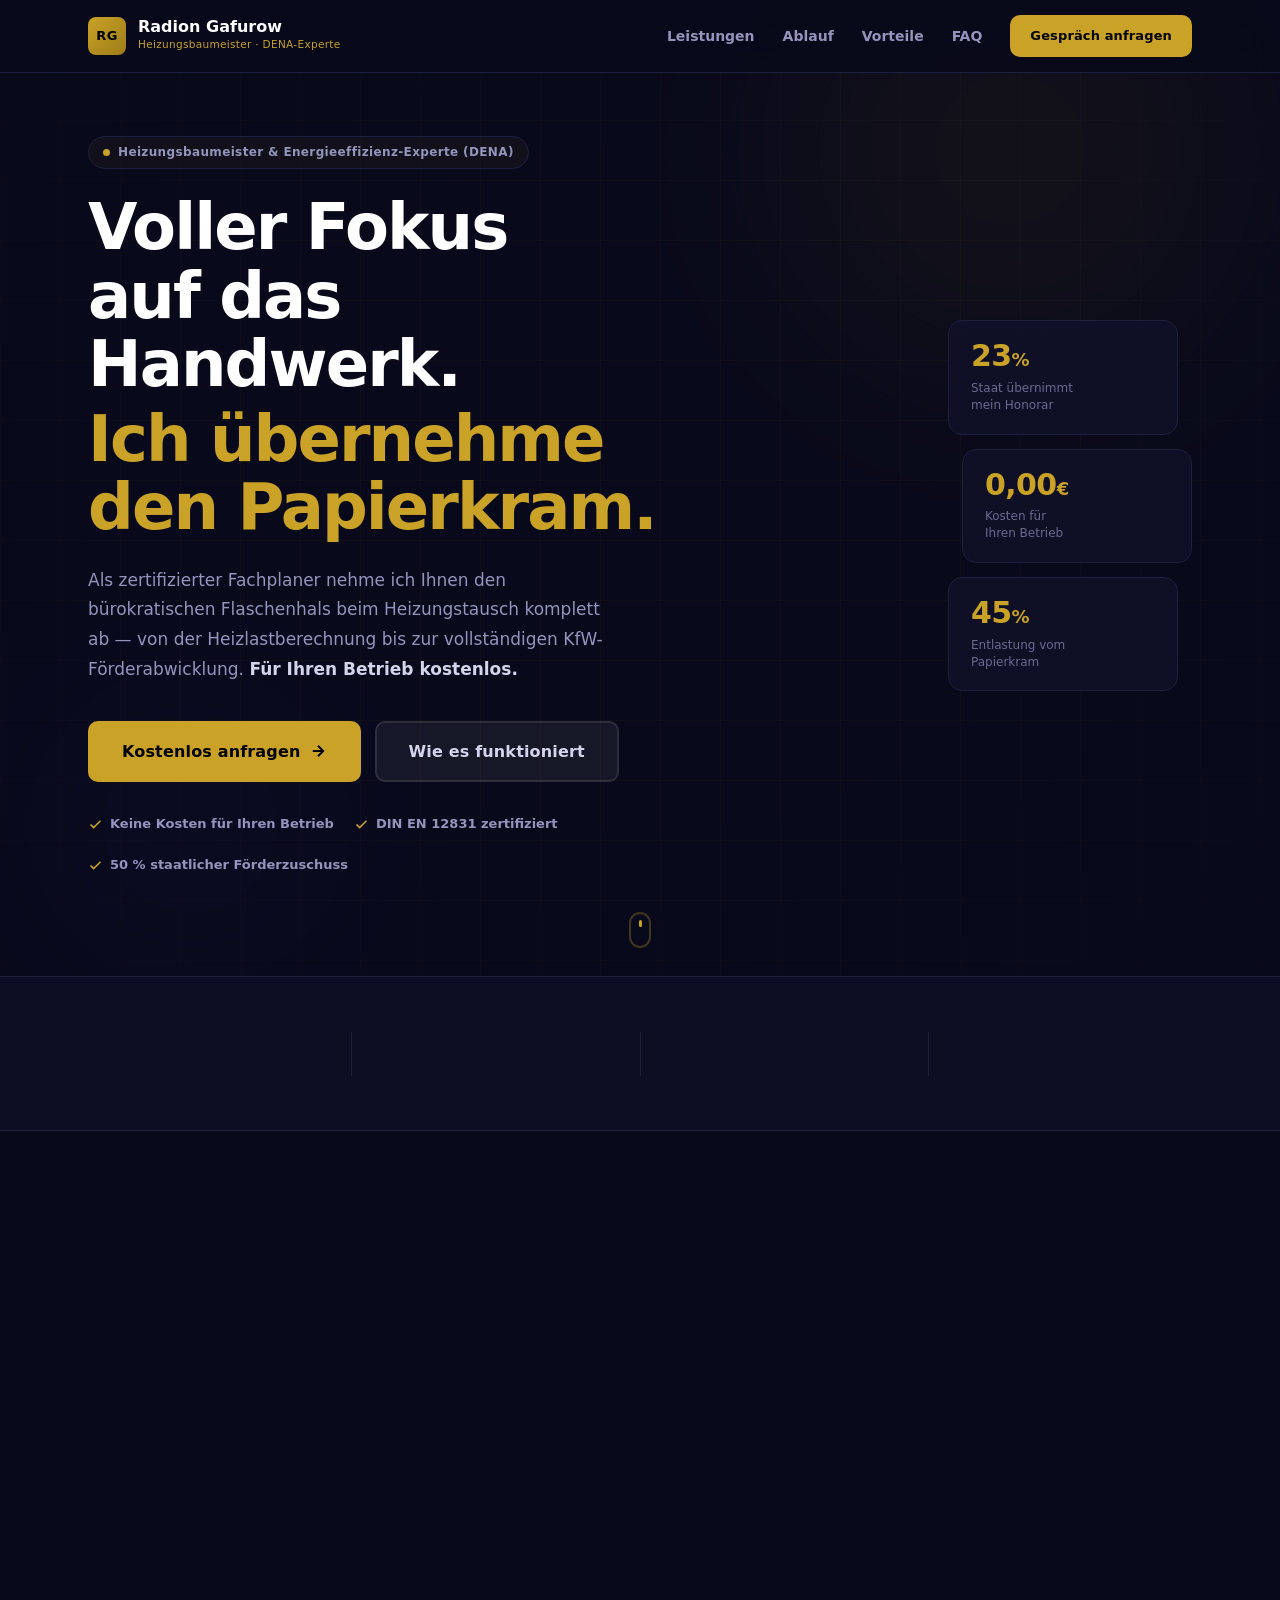
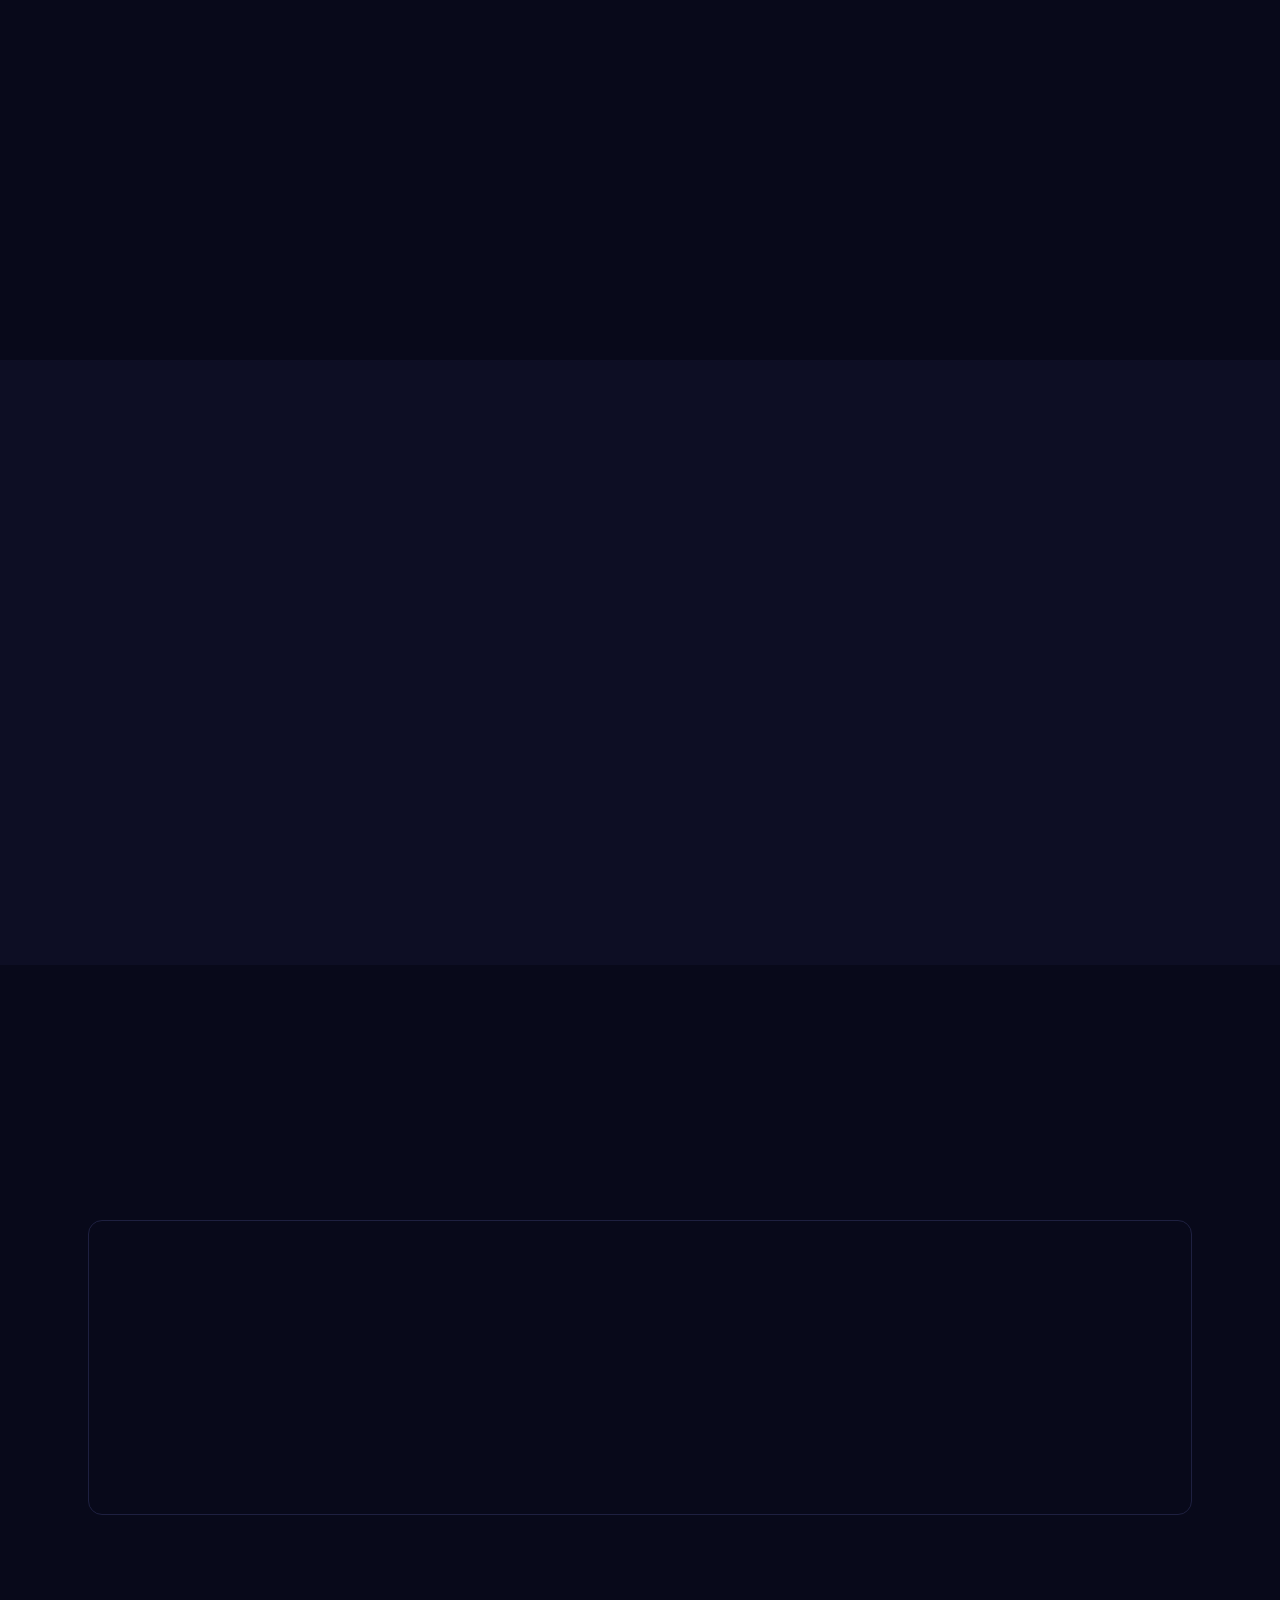
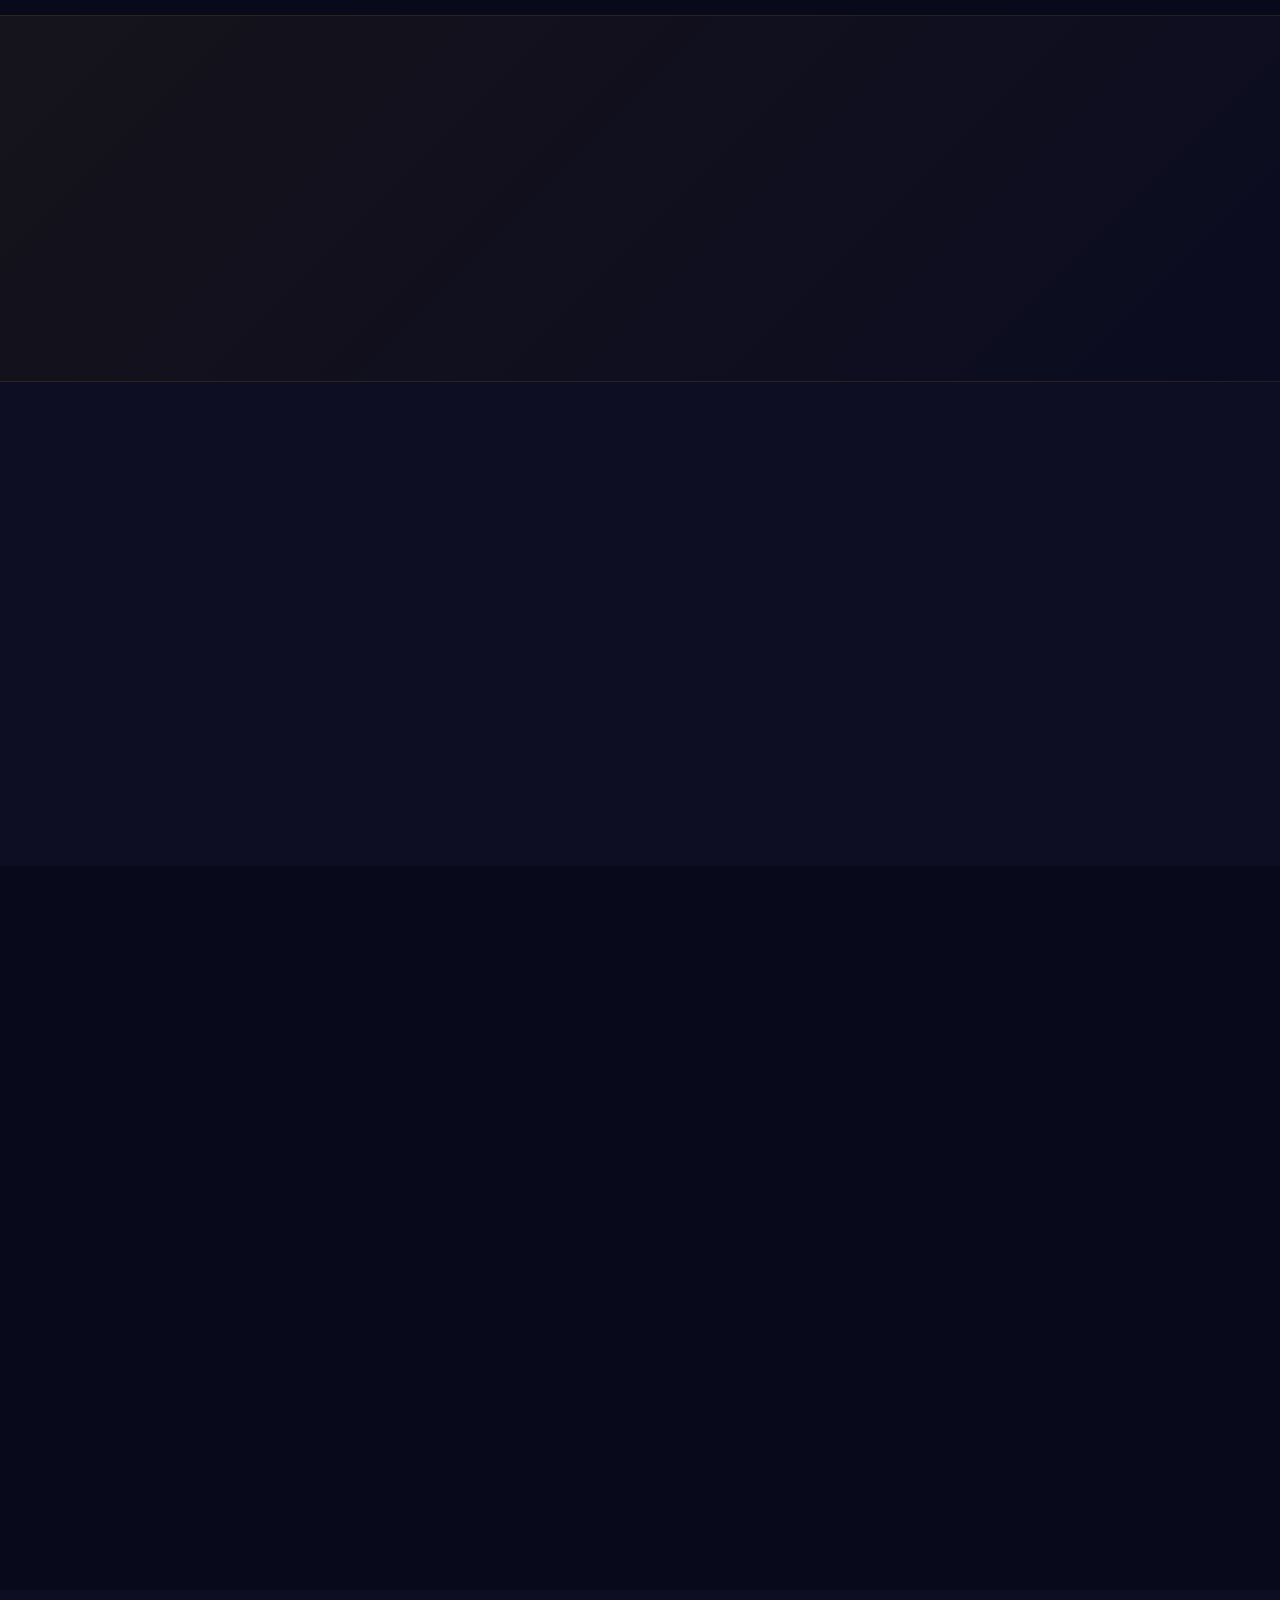
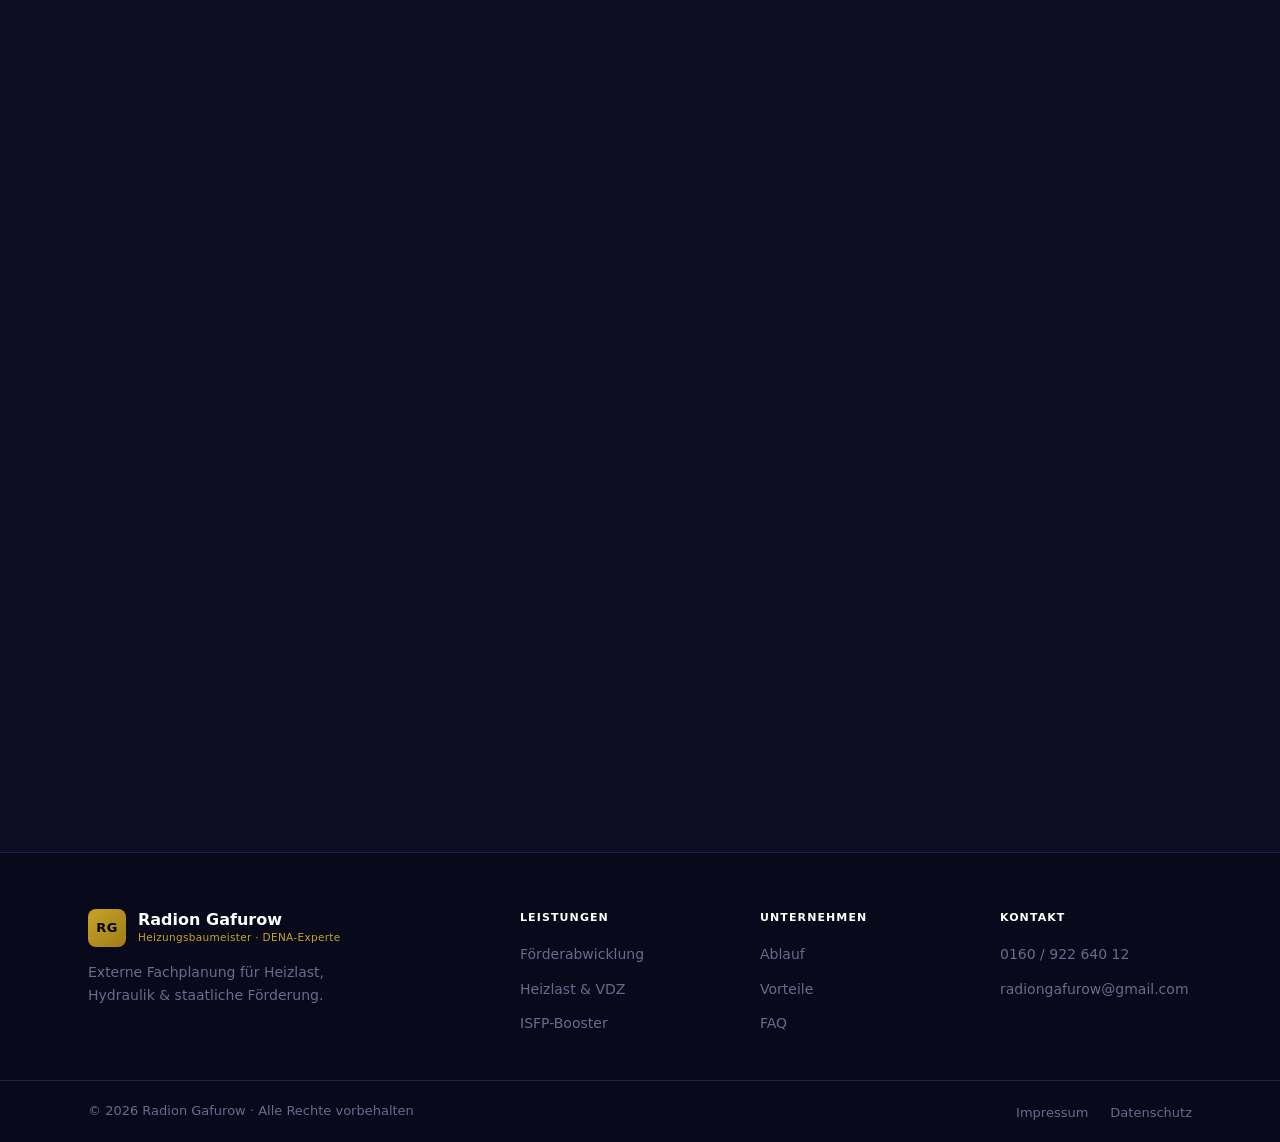
==== commit 29c6ad3a: "security: fix all CSP issues and add GitHub Pages deployment - Add strict Content-Security-Policy me" ====
--- a/index.html
+++ b/index.html
@@ -4,8 +4,10 @@
   <meta charset="UTF-8" />
   <meta name="viewport" content="width=device-width, initial-scale=1.0" />
   <meta name="description" content="Radion Gafurow – Externe Fachplanung für Heizlast, Hydraulik und staatliche Förderung. Heizungsbaumeister & Energieeffizienz-Experte (DENA). Für Ihren Betrieb kostenlos." />
+  <meta http-equiv="Content-Security-Policy" content="default-src 'none'; script-src 'self'; style-src 'self' https://fonts.googleapis.com; font-src https://fonts.gstatic.com; img-src 'self'; connect-src 'none'; frame-ancestors 'none'; base-uri 'self'; form-action 'none';" />
+  <meta name="referrer" content="no-referrer" />
   <title>Radion Gafurow – Externe Fachplanung & KfW-Förderung</title>
-  <link rel="preconnect" href="https://fonts.googleapis.com" />
+  <link rel="preconnect" href="https://fonts.googleapis.com" crossorigin />
   <link rel="preconnect" href="https://fonts.gstatic.com" crossorigin />
   <link href="https://fonts.googleapis.com/css2?family=Inter:wght@400;500;600;700;800;900&display=swap" rel="stylesheet" />
   <link rel="stylesheet" href="css/style.css" />
@@ -294,7 +296,7 @@
       <div class="faq__sidebar reveal">
         <p class="eyebrow">Häufige Fragen</p>
         <h2 class="headline">Alles auf einen Blick</h2>
-        <a href="#kontakt" class="btn btn--outline" style="margin-top:16px">Weitere Fragen stellen</a>
+        <a href="#kontakt" class="btn btn--outline faq__cta">Weitere Fragen stellen</a>
       </div>
       <div class="faq__list">
 
@@ -356,7 +358,7 @@
       </div>
       <div class="ueber__text reveal delay-2">
         <p class="eyebrow">Über mich</p>
-        <h2 class="headline" style="margin-bottom:6px">Radion Gafurow</h2>
+        <h2 class="headline ueber__name">Radion Gafurow</h2>
         <p class="ueber__role">Heizungsbaumeister &amp; Energieeffizienz-Experte (DENA)</p>
         <p class="ueber__body">Ich kenne beide Seiten der Arbeit: die Baustelle und den Schreibtisch. Als ausgebildeter Heizungsbaumeister und zertifizierter Energieeffizienz-Experte (DENA) kombiniere ich handwerkliches Know-how mit fundiertem Wissen über staatliche Förderprogramme.</p>
         <p class="ueber__body">Mein Ziel: Sie sollen sich auf das konzentrieren, was Sie am besten können — die Installation. Den Rest erledige ich. Professionell, rechtssicher und termingerecht.</p>
@@ -429,7 +431,8 @@
           <div class="form-row form-row--full">
             <button type="submit" class="btn btn--gold btn--block" id="submitBtn">
               <span id="btnText">Nachricht senden</span>
-              <svg id="btnIcon" width="18" height="18" viewBox="0 0 24 24" fill="none" stroke="currentColor" stroke-width="2.5"><path d="M5 12h14M12 5l7 7-7 7"/></svg>
+              <svg id="btnIconArrow" width="18" height="18" viewBox="0 0 24 24" fill="none" stroke="currentColor" stroke-width="2.5" aria-hidden="true"><path d="M5 12h14M12 5l7 7-7 7"/></svg>
+              <svg id="btnIconCheck" width="18" height="18" viewBox="0 0 24 24" fill="none" stroke="currentColor" stroke-width="2.5" aria-hidden="true" class="icon-hidden"><polyline points="20 6 9 17 4 12"/></svg>
             </button>
             <p class="form__hint">* Pflichtfelder · Ihre Daten werden vertraulich behandelt.</p>
           </div>
@@ -444,7 +447,7 @@
     <div class="footer__top">
       <div class="container footer__top-inner">
         <div class="footer__brand">
-          <div class="nav__logo" style="margin-bottom:14px">
+          <div class="nav__logo footer__logo">
             <div class="logo-mark">RG</div>
             <div class="logo-text">
               <span class="logo-name">Radion Gafurow</span>
--- a/css/style.css
+++ b/css/style.css
@@ -222,6 +222,13 @@
 .form-row input::placeholder,.form-row textarea::placeholder{color:var(--muted)}
 .form-row input:focus,.form-row textarea:focus{border-color:var(--gold);box-shadow:0 0 0 3px rgba(201,162,39,.1)}
 .form__hint{font-size:12px;color:var(--muted);text-align:center;margin-top:4px}
+
+/* Inline-style replacements */
+.faq__cta { margin-top: 16px; }
+.ueber__name { margin-bottom: 6px; }
+.footer__logo { margin-bottom: 14px; }
+.icon-hidden { display: none; }
+.btn--success { background: #1a6e3e !important; border-color: #1a6e3e !important; }
 
 /* ── FOOTER ── */
 .footer{background:var(--bg);border-top:1px solid var(--border)}
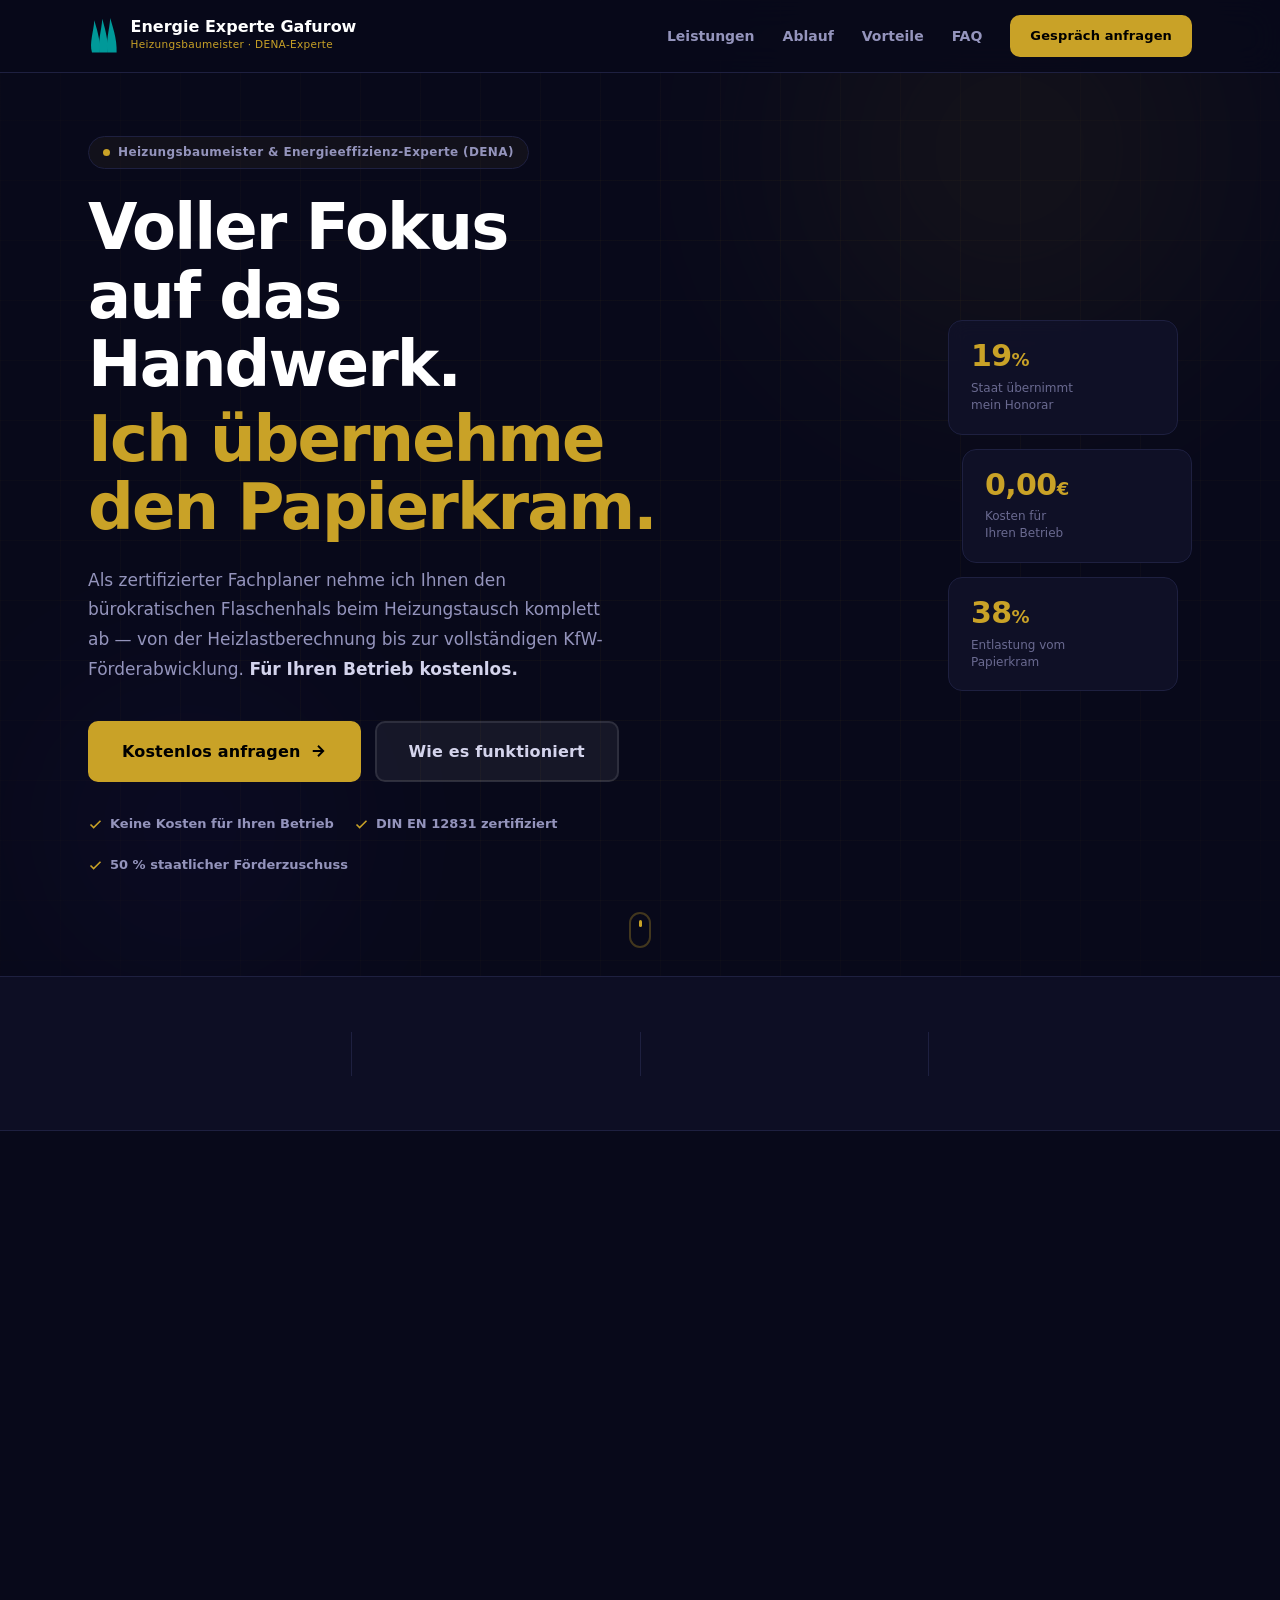
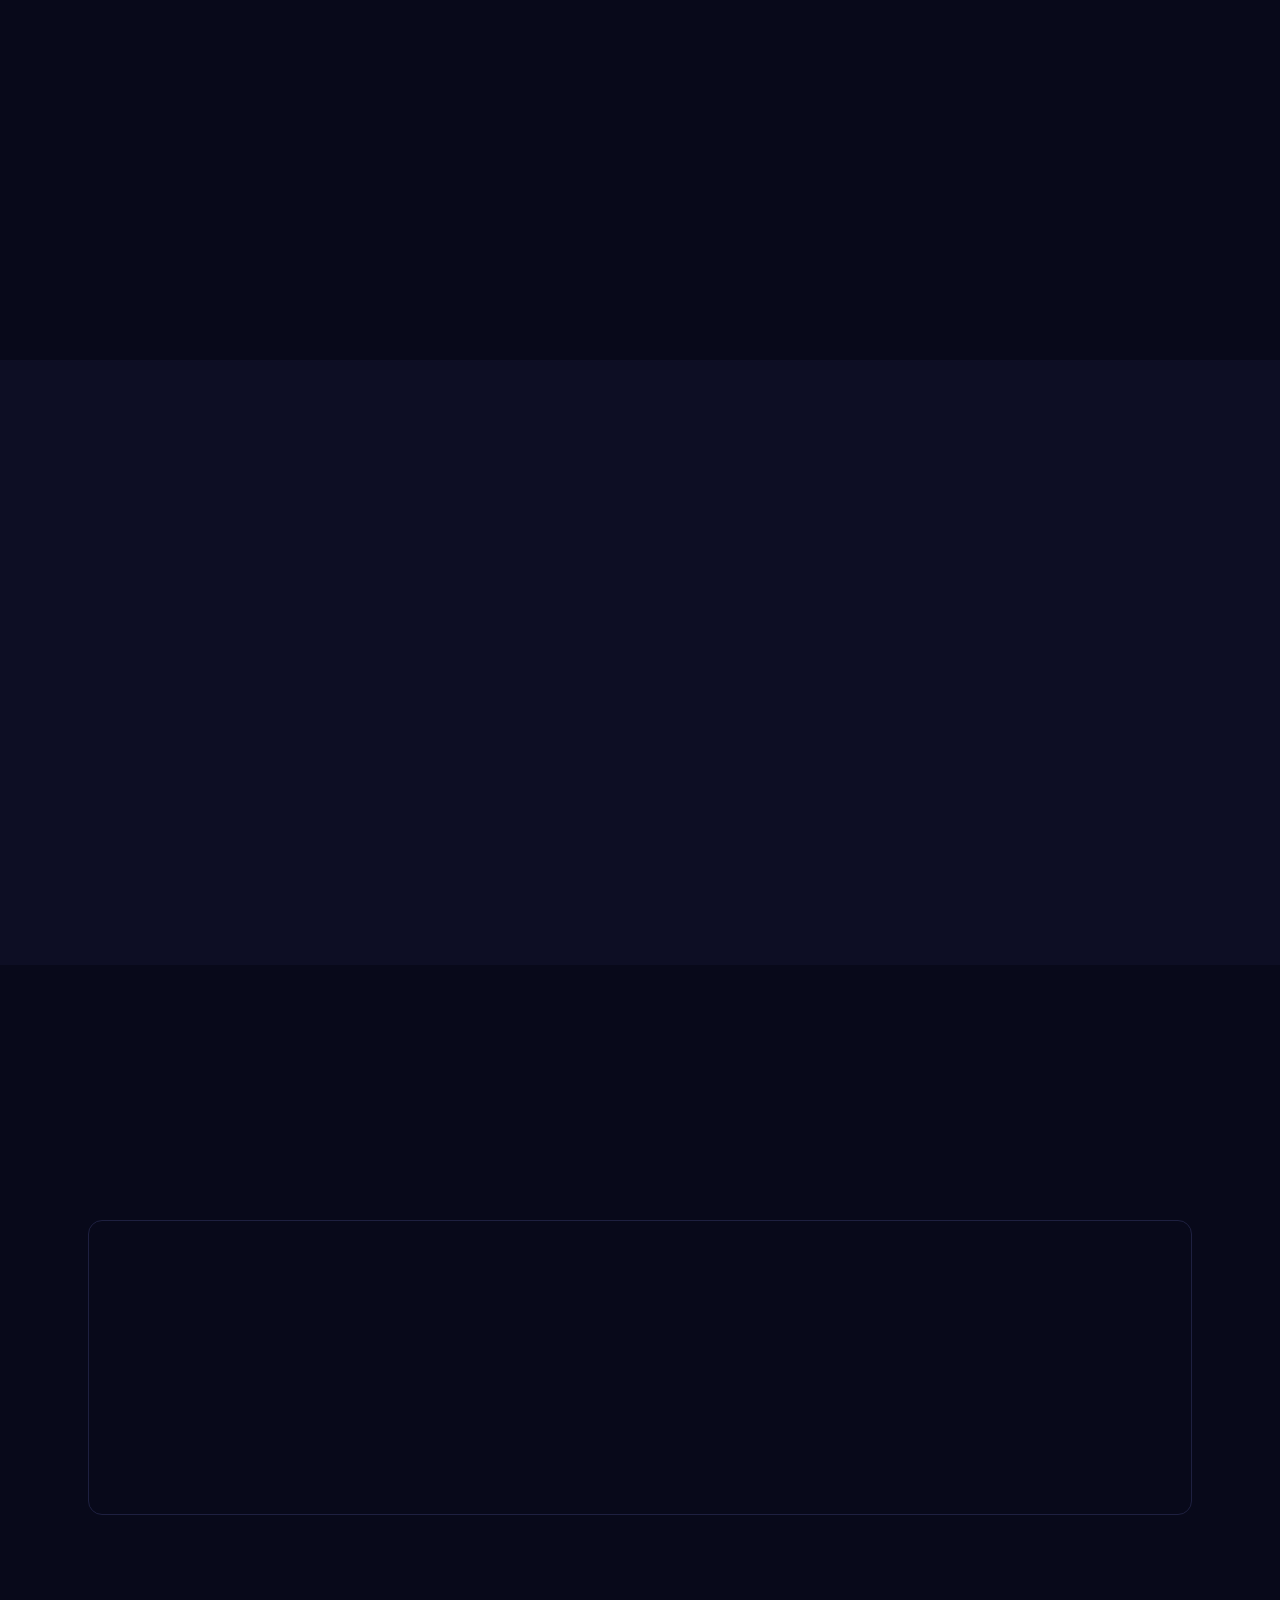
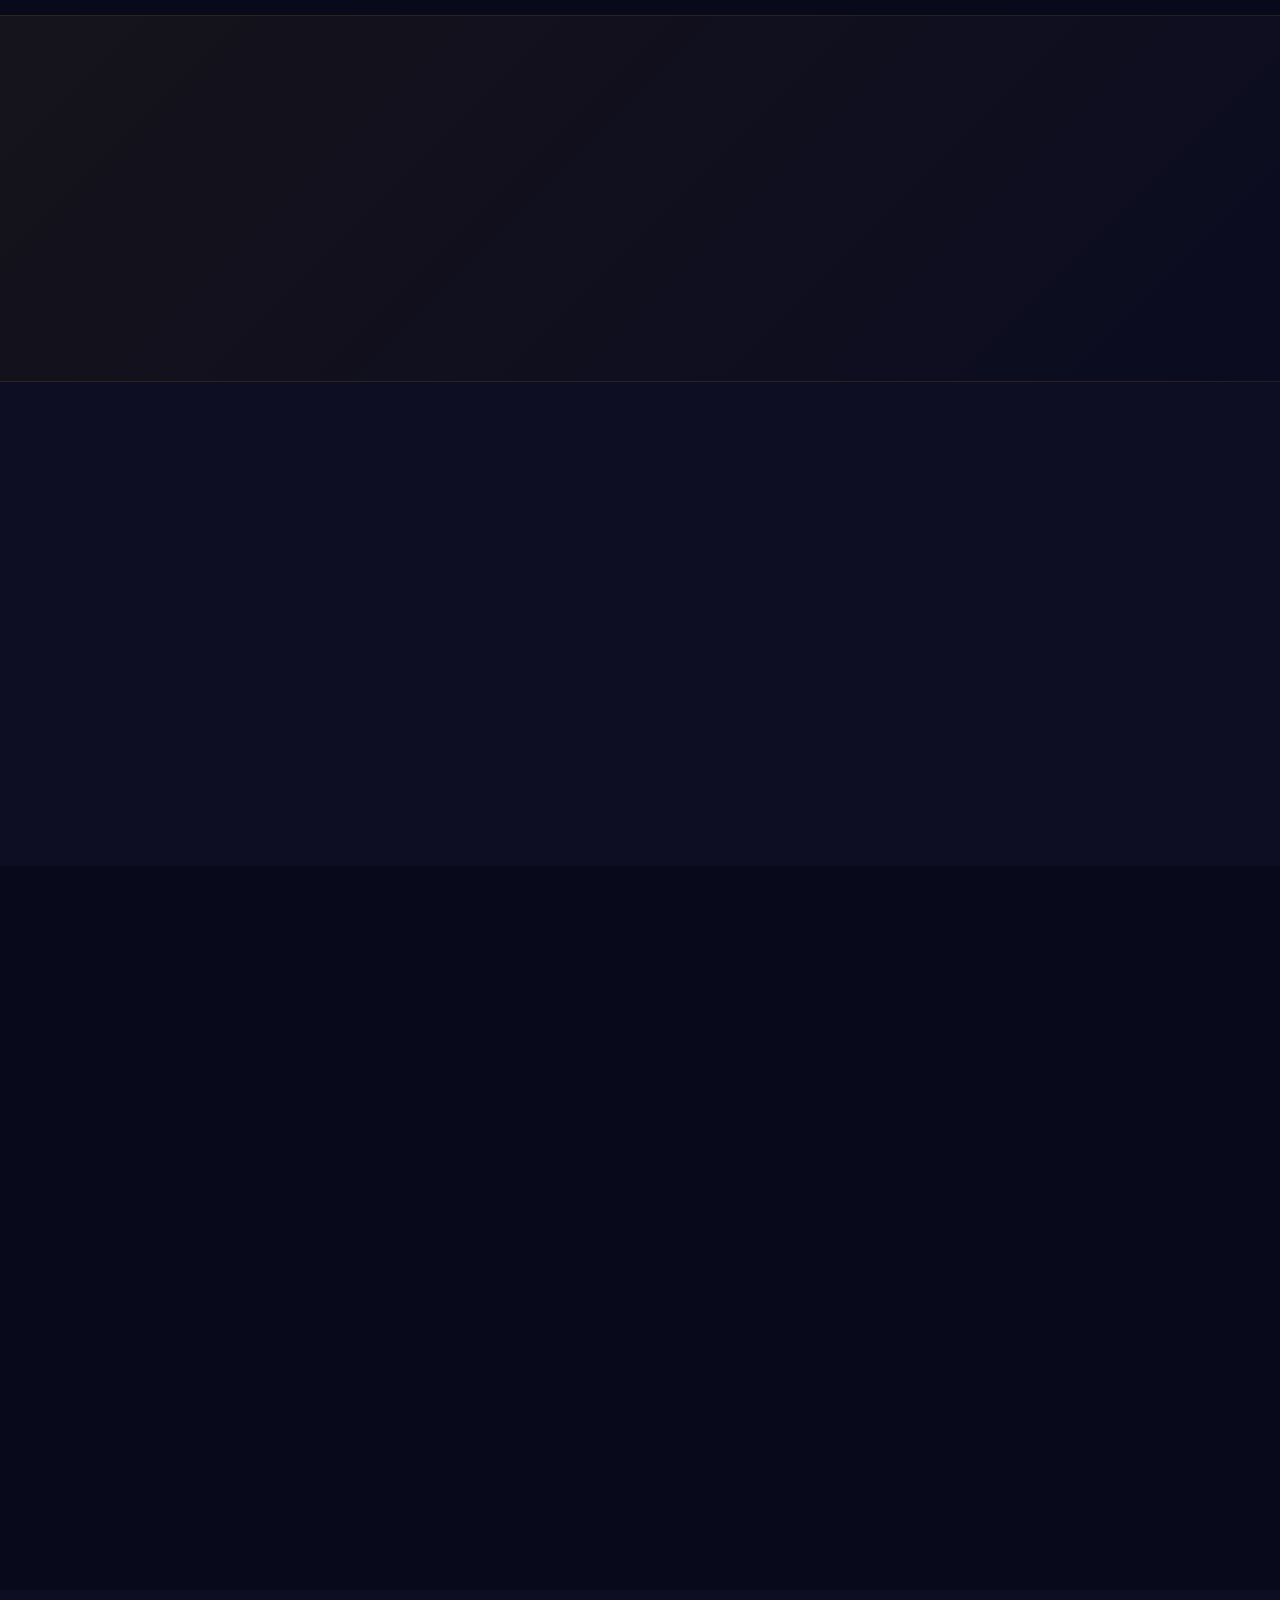
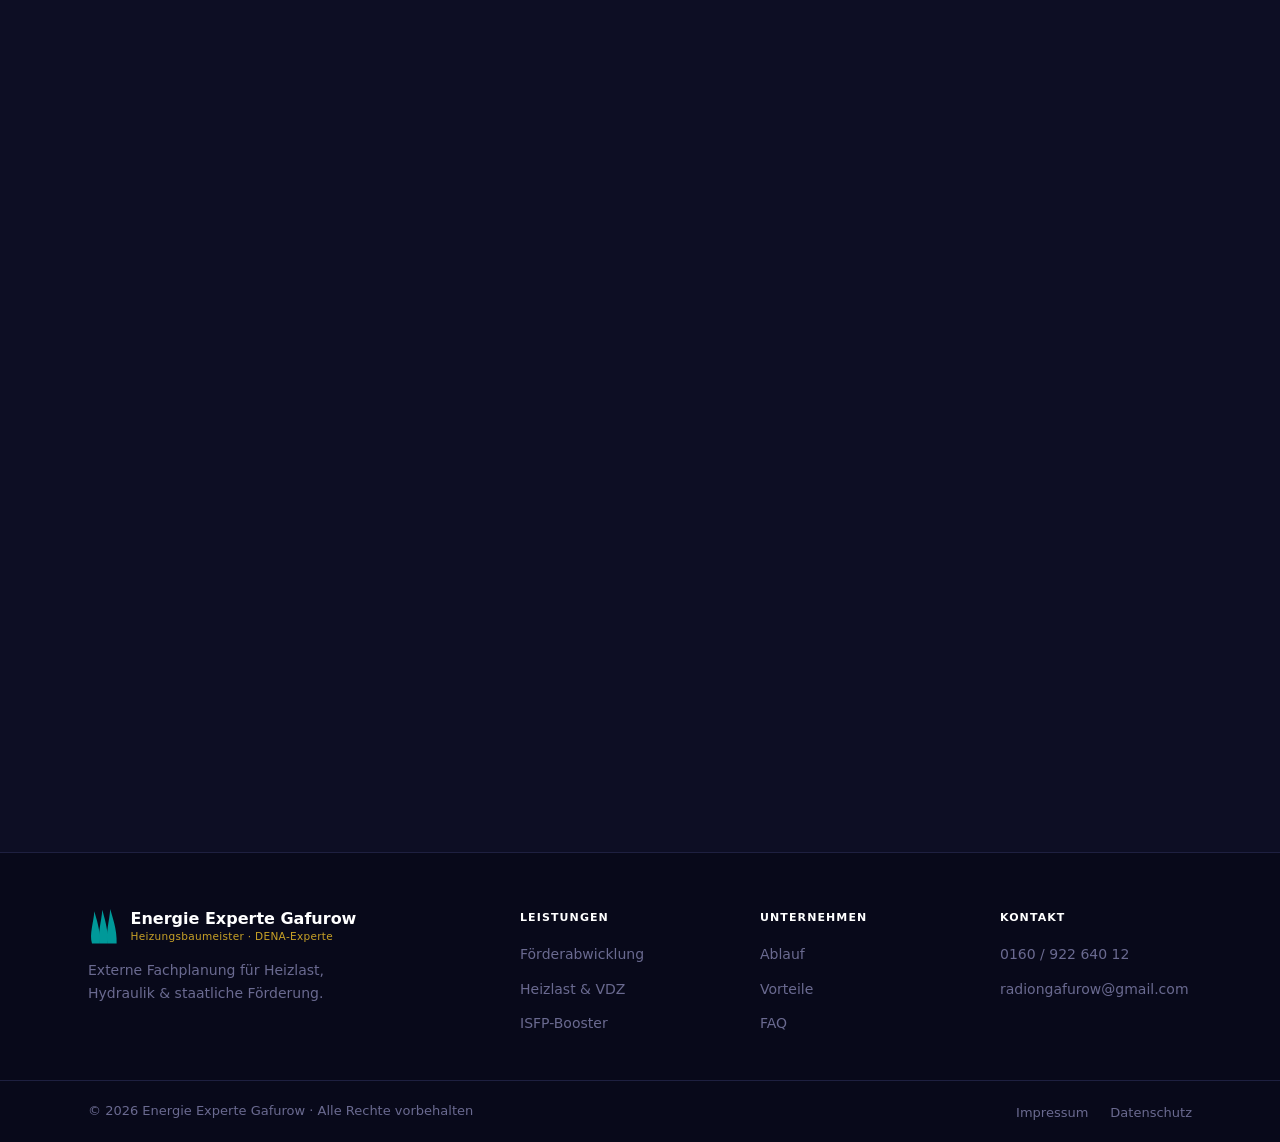
==== commit 5d4a5fd8: "feat: Logo, Firmenname Energie Experte Gafurow, Impressum & Datenschutz - EEG-Flammen-Logo als SVG e" ====
--- a/index.html
+++ b/index.html
@@ -3,10 +3,10 @@
 <head>
   <meta charset="UTF-8" />
   <meta name="viewport" content="width=device-width, initial-scale=1.0" />
-  <meta name="description" content="Radion Gafurow – Externe Fachplanung für Heizlast, Hydraulik und staatliche Förderung. Heizungsbaumeister & Energieeffizienz-Experte (DENA). Für Ihren Betrieb kostenlos." />
+  <meta name="description" content="Energie Experte Gafurow – Radion Gafurow, Heizungsbaumeister & DENA-Experte. Externe Fachplanung für Heizlast, Hydraulik und staatliche Förderung. Für Ihren Betrieb kostenlos." />
   <meta http-equiv="Content-Security-Policy" content="default-src 'none'; script-src 'self'; style-src 'self' https://fonts.googleapis.com; font-src https://fonts.gstatic.com; img-src 'self'; connect-src 'none'; frame-ancestors 'none'; base-uri 'self'; form-action 'none';" />
   <meta name="referrer" content="no-referrer" />
-  <title>Radion Gafurow – Externe Fachplanung & KfW-Förderung</title>
+  <title>Energie Experte Gafurow – Externe Fachplanung & KfW-Förderung</title>
   <link rel="preconnect" href="https://fonts.googleapis.com" crossorigin />
   <link rel="preconnect" href="https://fonts.gstatic.com" crossorigin />
   <link href="https://fonts.googleapis.com/css2?family=Inter:wght@400;500;600;700;800;900&display=swap" rel="stylesheet" />
@@ -19,10 +19,10 @@
   <!-- NAV -->
   <header class="site-header" id="siteHeader">
     <nav class="nav container">
-      <a href="#" class="nav__logo">
-        <div class="logo-mark">RG</div>
+      <a href="index.html" class="nav__logo">
+        <img src="images/logo.svg" alt="" class="nav__logo-img" width="30" height="36" aria-hidden="true">
         <div class="logo-text">
-          <span class="logo-name">Radion Gafurow</span>
+          <span class="logo-name">Energie Experte Gafurow</span>
           <span class="logo-sub">Heizungsbaumeister · DENA-Experte</span>
         </div>
       </a>
@@ -448,9 +448,9 @@
       <div class="container footer__top-inner">
         <div class="footer__brand">
           <div class="nav__logo footer__logo">
-            <div class="logo-mark">RG</div>
+            <img src="images/logo.svg" alt="" class="nav__logo-img" width="30" height="36" aria-hidden="true">
             <div class="logo-text">
-              <span class="logo-name">Radion Gafurow</span>
+              <span class="logo-name">Energie Experte Gafurow</span>
               <span class="logo-sub">Heizungsbaumeister · DENA-Experte</span>
             </div>
           </div>
@@ -483,10 +483,10 @@
     </div>
     <div class="footer__bottom">
       <div class="container footer__bottom-inner">
-        <p>© 2026 Radion Gafurow · Alle Rechte vorbehalten</p>
+        <p>© 2026 Energie Experte Gafurow · Alle Rechte vorbehalten</p>
         <ul>
-          <li><a href="#">Impressum</a></li>
-          <li><a href="#">Datenschutz</a></li>
+          <li><a href="impressum.html">Impressum</a></li>
+          <li><a href="datenschutz.html">Datenschutz</a></li>
         </ul>
       </div>
     </div>
--- a/css/style.css
+++ b/css/style.css
@@ -63,6 +63,7 @@
 .site-header.scrolled{box-shadow:0 4px 32px rgba(0,0,0,.5)}
 .nav{display:flex;align-items:center;justify-content:space-between;height:72px}
 .nav__logo{display:flex;align-items:center;gap:12px}
+.nav__logo-img{height:36px;width:auto;flex-shrink:0}
 .logo-mark{width:38px;height:38px;background:linear-gradient(135deg,var(--gold),var(--gold-dk));border-radius:8px;display:flex;align-items:center;justify-content:center;font-size:13px;font-weight:900;color:#000;flex-shrink:0;letter-spacing:.04em}
 .logo-text{display:flex;flex-direction:column;gap:1px}
 .logo-name{font-weight:800;font-size:16px;color:var(--white);line-height:1}
@@ -291,3 +292,24 @@
   .footer__top-inner{grid-template-columns:1fr;gap:28px}
   .sticky-cta{bottom:16px;right:16px}
 }
+
+/* ── LEGAL PAGES ── */
+.legal-page{padding:120px 0 80px;min-height:70vh}
+.legal-breadcrumb{font-size:13px;color:var(--muted);margin-bottom:32px}
+.legal-breadcrumb a{color:#009999;text-decoration:none}
+.legal-breadcrumb a:hover{text-decoration:underline}
+.legal-page h1{font-size:clamp(26px,4vw,40px);font-weight:900;color:var(--white);letter-spacing:-.02em;margin-bottom:6px}
+.legal-date{display:block;font-size:13px;color:var(--muted);margin-bottom:48px}
+.legal-section{margin-bottom:40px;padding-bottom:40px;border-bottom:1px solid var(--border)}
+.legal-section:last-child{border-bottom:none}
+.legal-section h2{font-size:18px;font-weight:800;color:var(--white);margin-bottom:14px}
+.legal-section h3{font-size:15px;font-weight:700;color:var(--muted2);margin:20px 0 8px}
+.legal-section p{color:var(--muted2);line-height:1.8;font-size:15px;margin-bottom:10px}
+.legal-section p:last-child{margin-bottom:0}
+.legal-section a{color:#009999;text-decoration:underline}
+.legal-section a:hover{opacity:.8}
+.legal-section address{font-style:normal;color:var(--muted2);line-height:2;font-size:15px}
+.legal-placeholder{background:rgba(201,162,39,.08);border:1px dashed rgba(201,162,39,.3);border-radius:6px;padding:2px 8px;color:var(--gold);font-size:13px;font-weight:600}
+.legal-list{list-style:disc;padding-left:22px;color:var(--muted2);line-height:2;font-size:15px}
+.legal-contact-p{color:var(--muted2);line-height:1.8;font-size:15px;margin-top:12px}
+
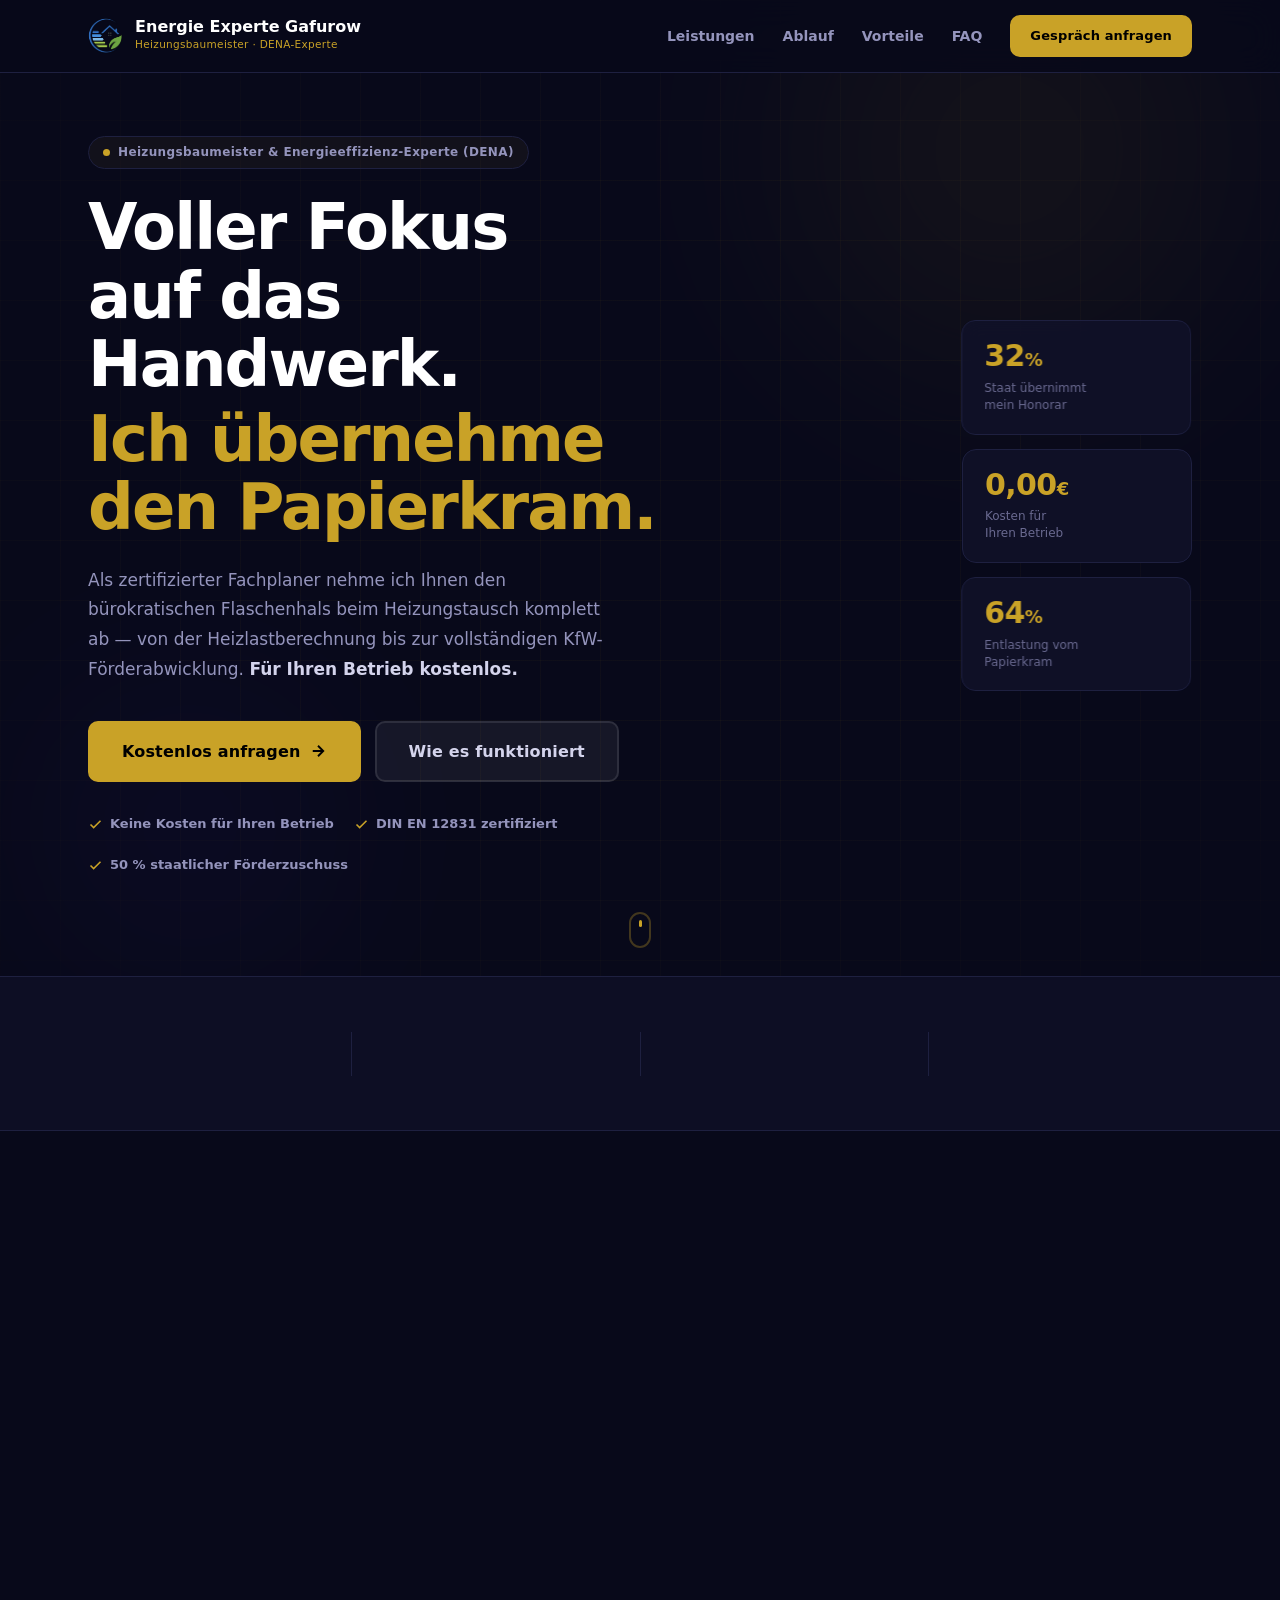
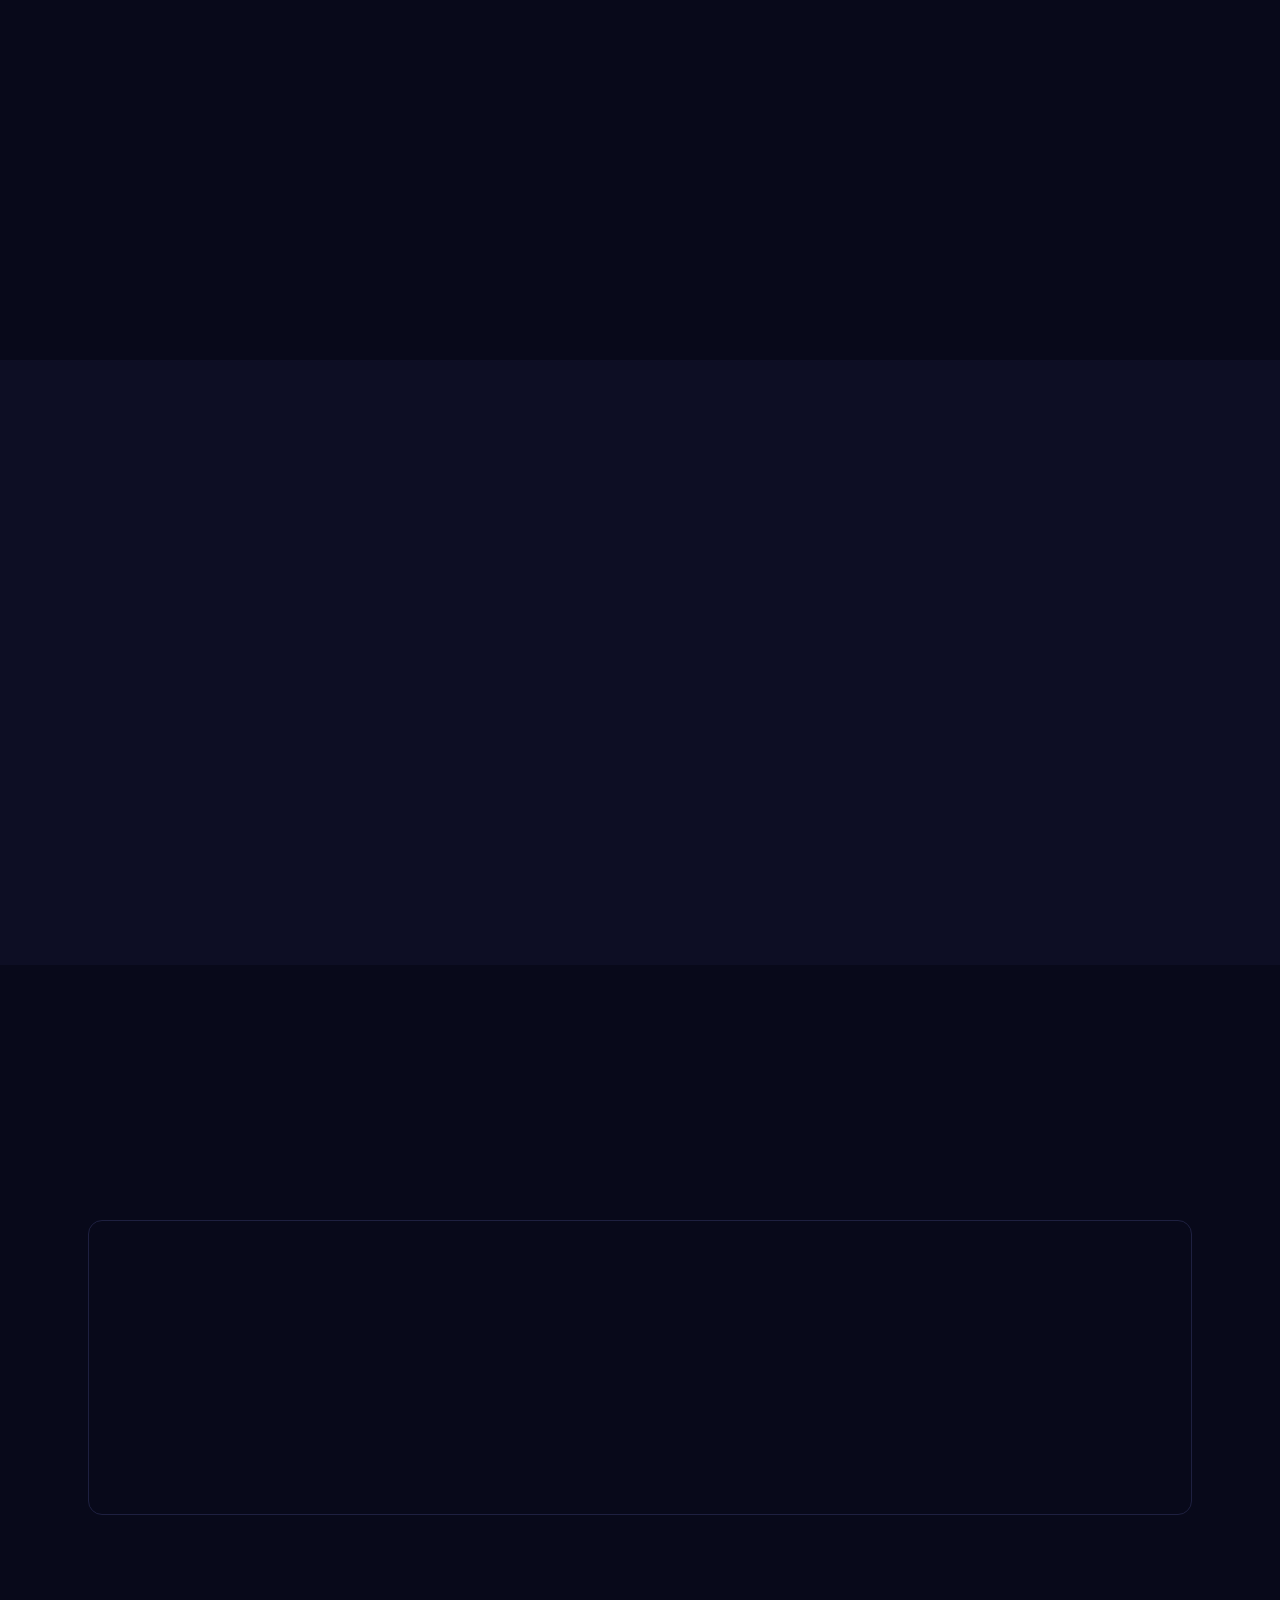
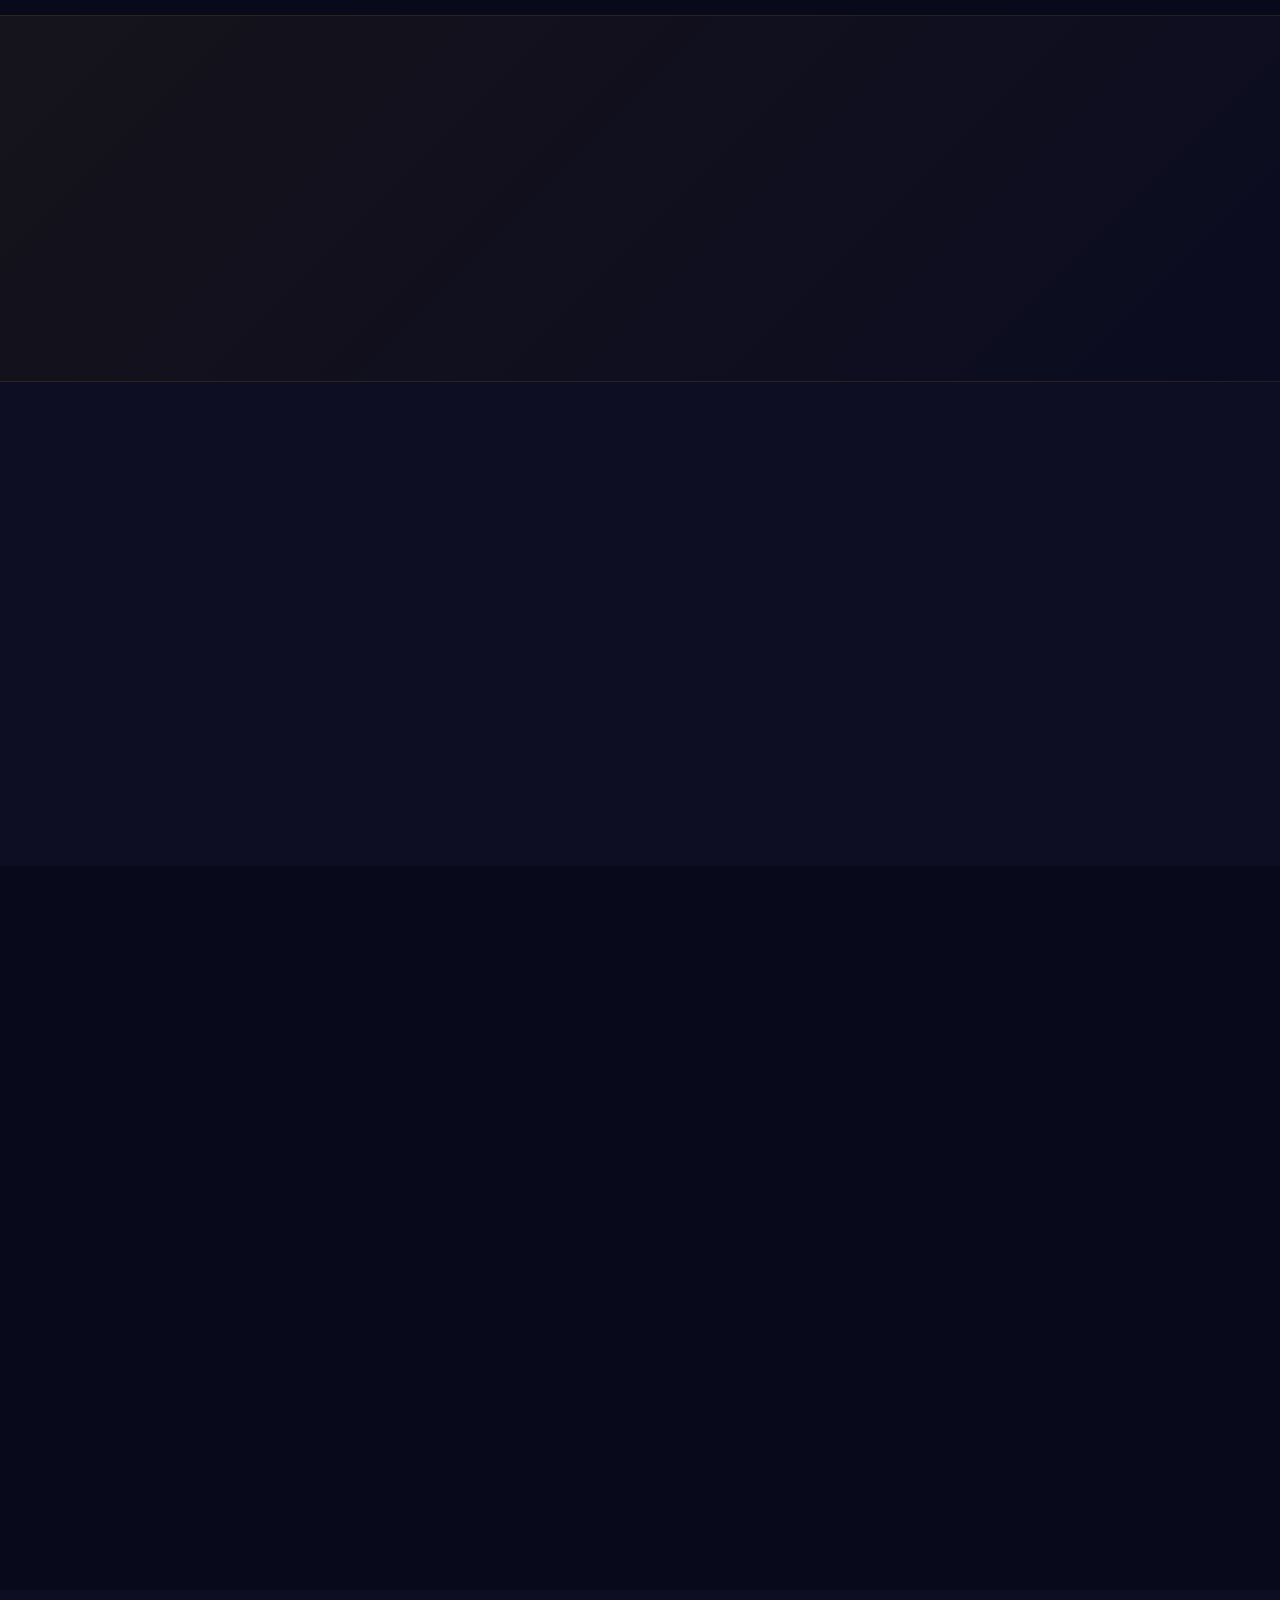
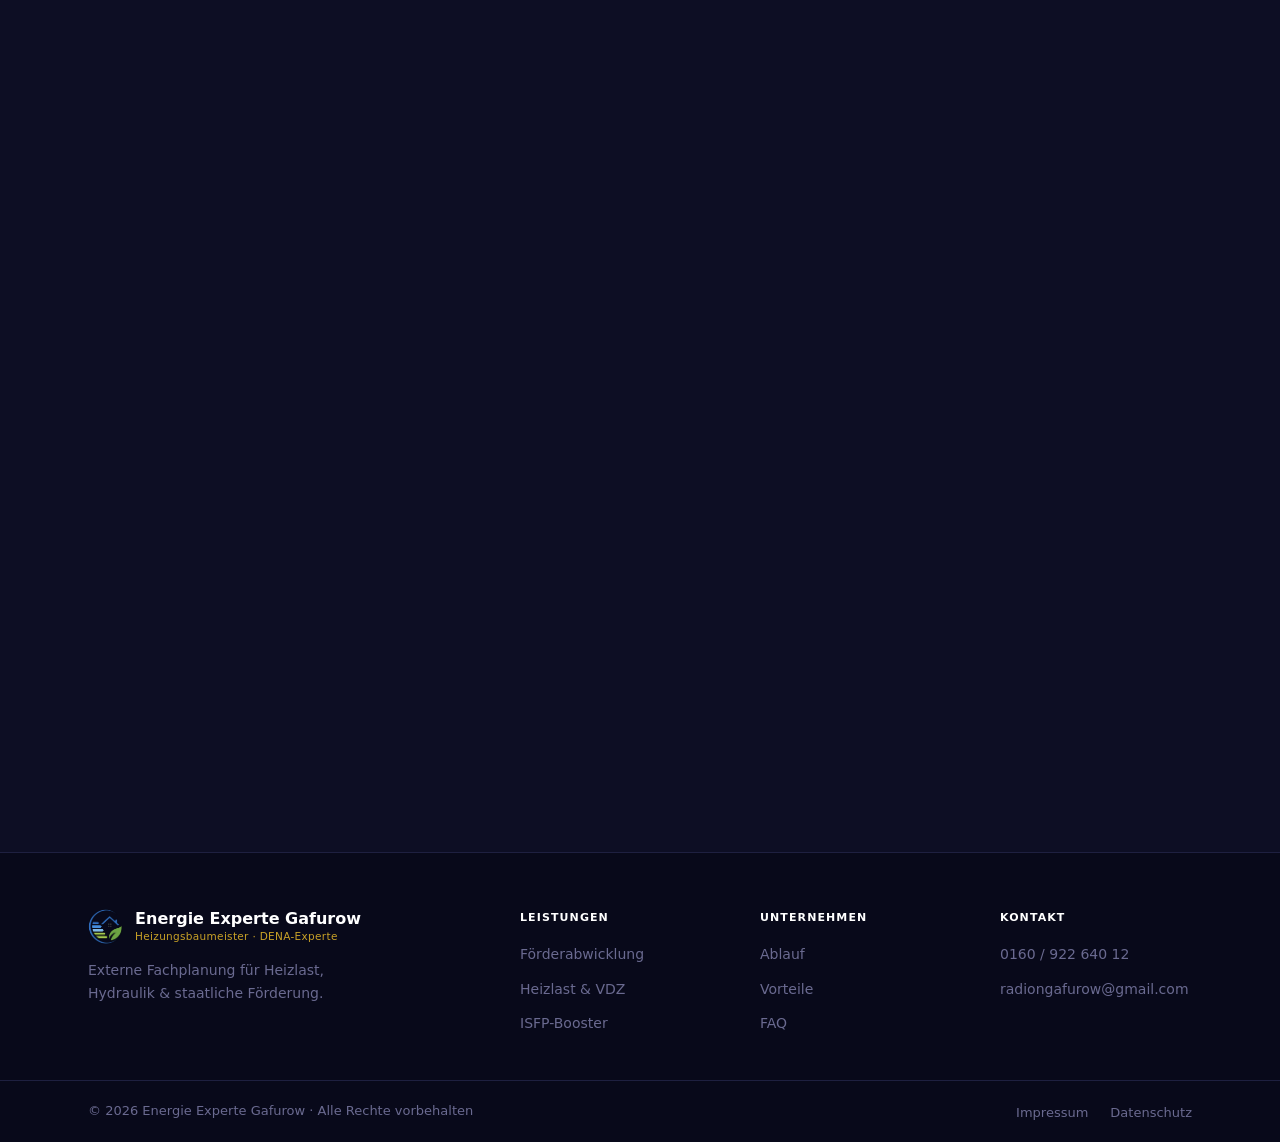
==== commit d86f4371: "feat: Echtes EEG-Logo eingebaut, CSP für data:-URIs erweitert - images/logo.svg durch das originale " ====
--- a/index.html
+++ b/index.html
@@ -4,7 +4,7 @@
   <meta charset="UTF-8" />
   <meta name="viewport" content="width=device-width, initial-scale=1.0" />
   <meta name="description" content="Energie Experte Gafurow – Radion Gafurow, Heizungsbaumeister & DENA-Experte. Externe Fachplanung für Heizlast, Hydraulik und staatliche Förderung. Für Ihren Betrieb kostenlos." />
-  <meta http-equiv="Content-Security-Policy" content="default-src 'none'; script-src 'self'; style-src 'self' https://fonts.googleapis.com; font-src https://fonts.gstatic.com; img-src 'self'; connect-src 'none'; frame-ancestors 'none'; base-uri 'self'; form-action 'none';" />
+  <meta http-equiv="Content-Security-Policy" content="default-src 'none'; script-src 'self'; style-src 'self' https://fonts.googleapis.com; font-src https://fonts.gstatic.com; img-src 'self' data:; connect-src 'none'; frame-ancestors 'none'; base-uri 'self'; form-action 'none';" />
   <meta name="referrer" content="no-referrer" />
   <title>Energie Experte Gafurow – Externe Fachplanung & KfW-Förderung</title>
   <link rel="preconnect" href="https://fonts.googleapis.com" crossorigin />
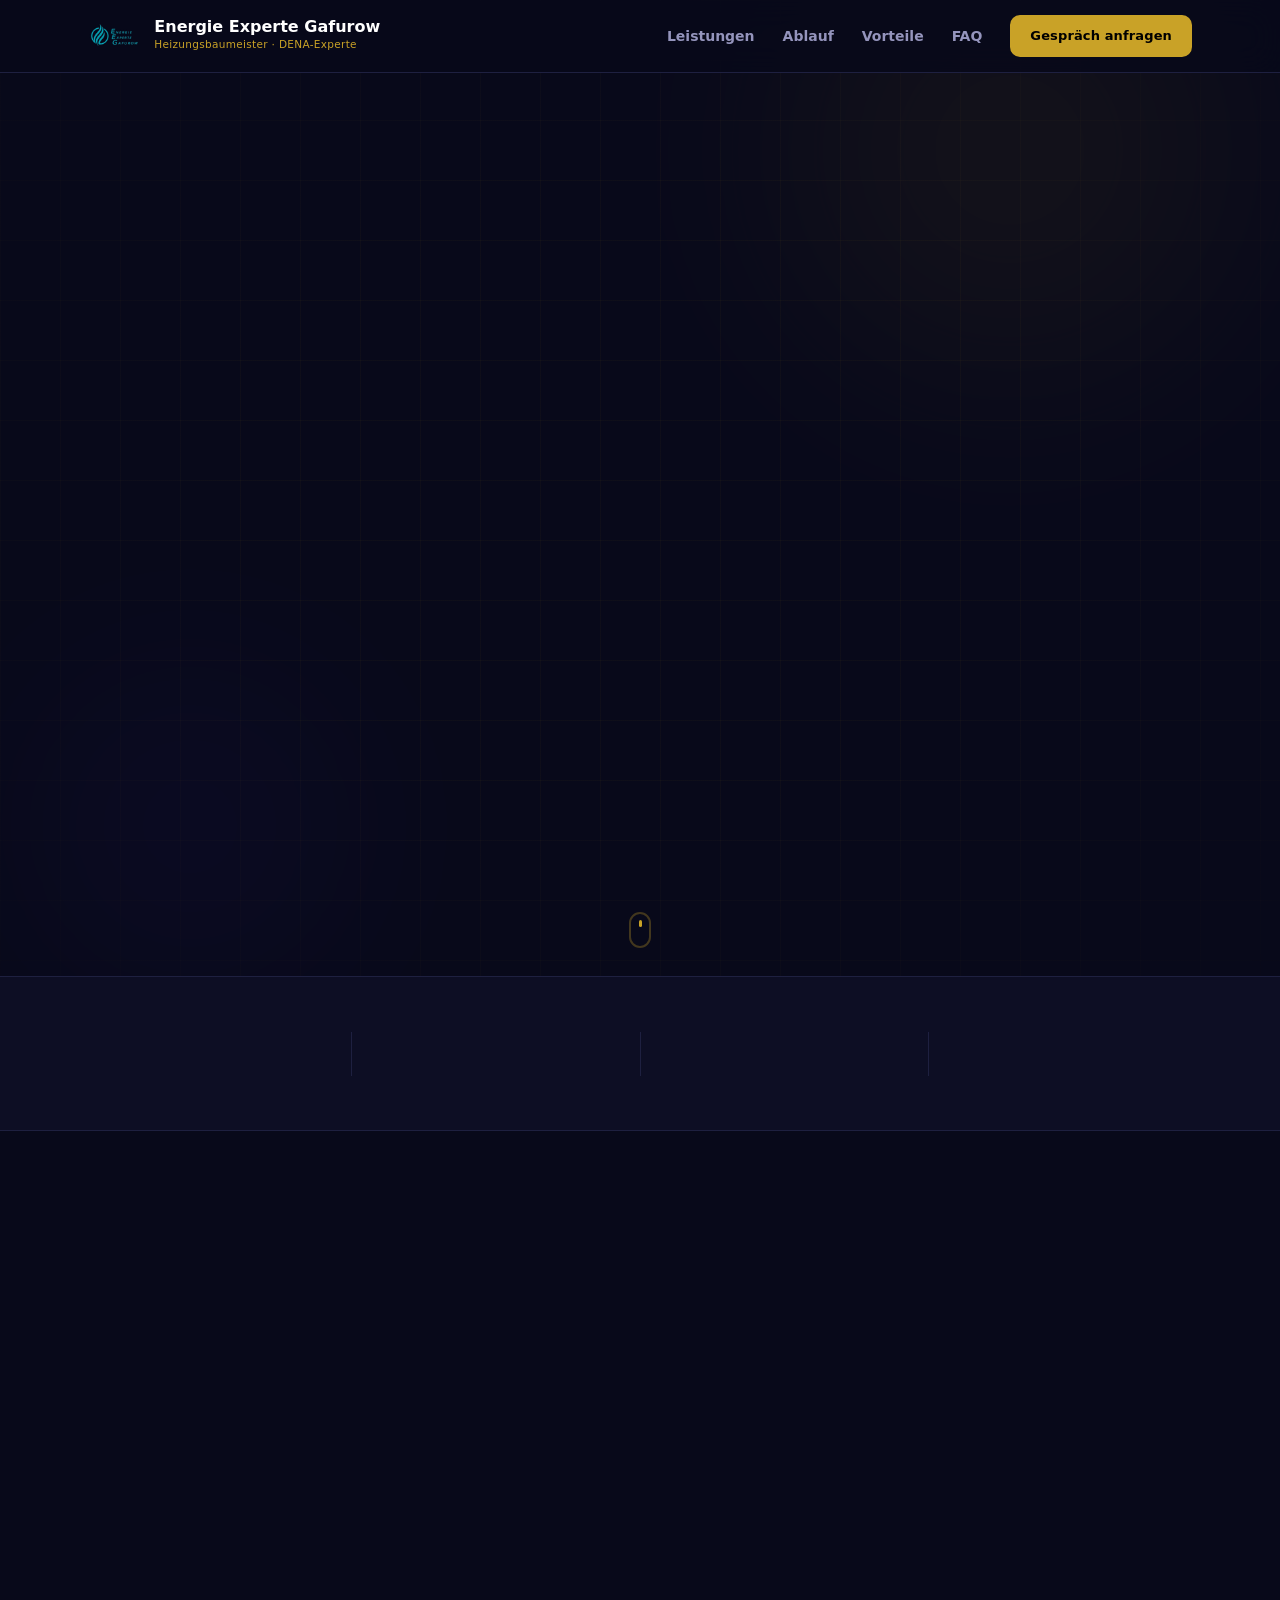
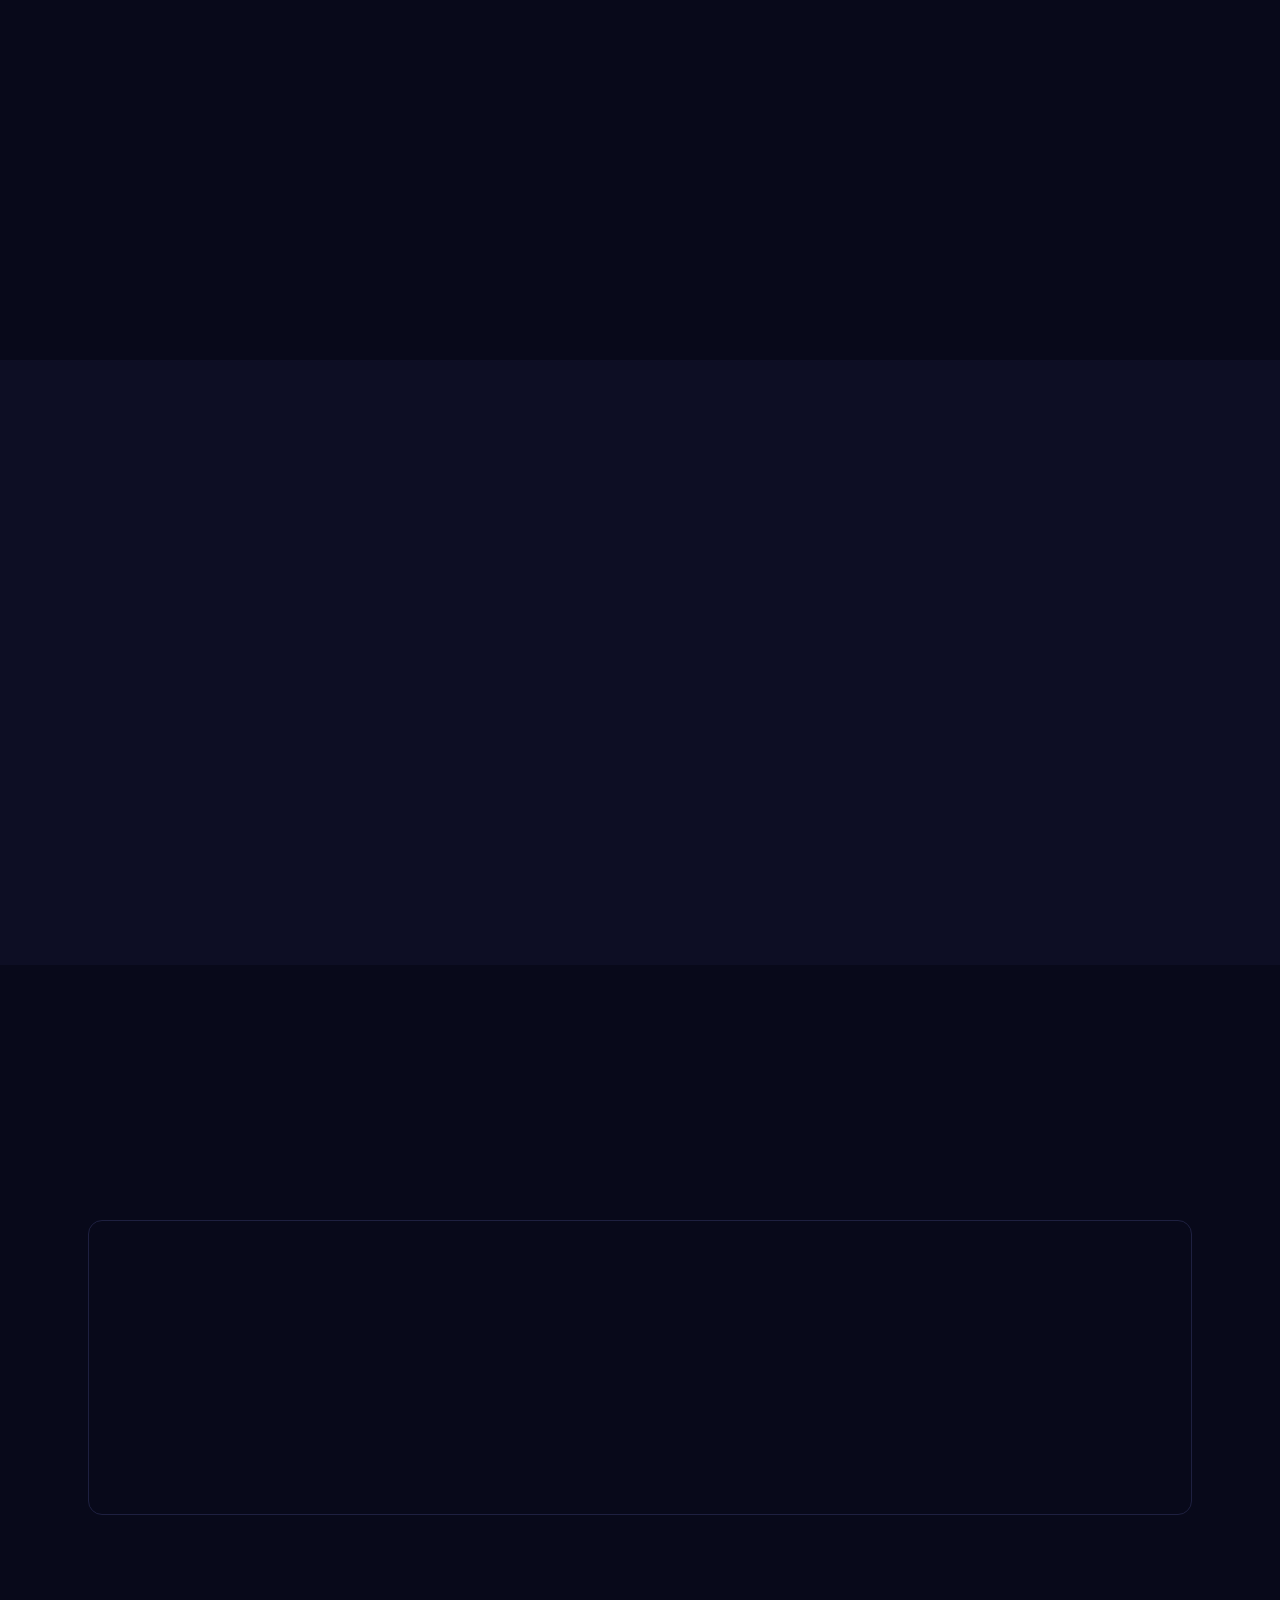
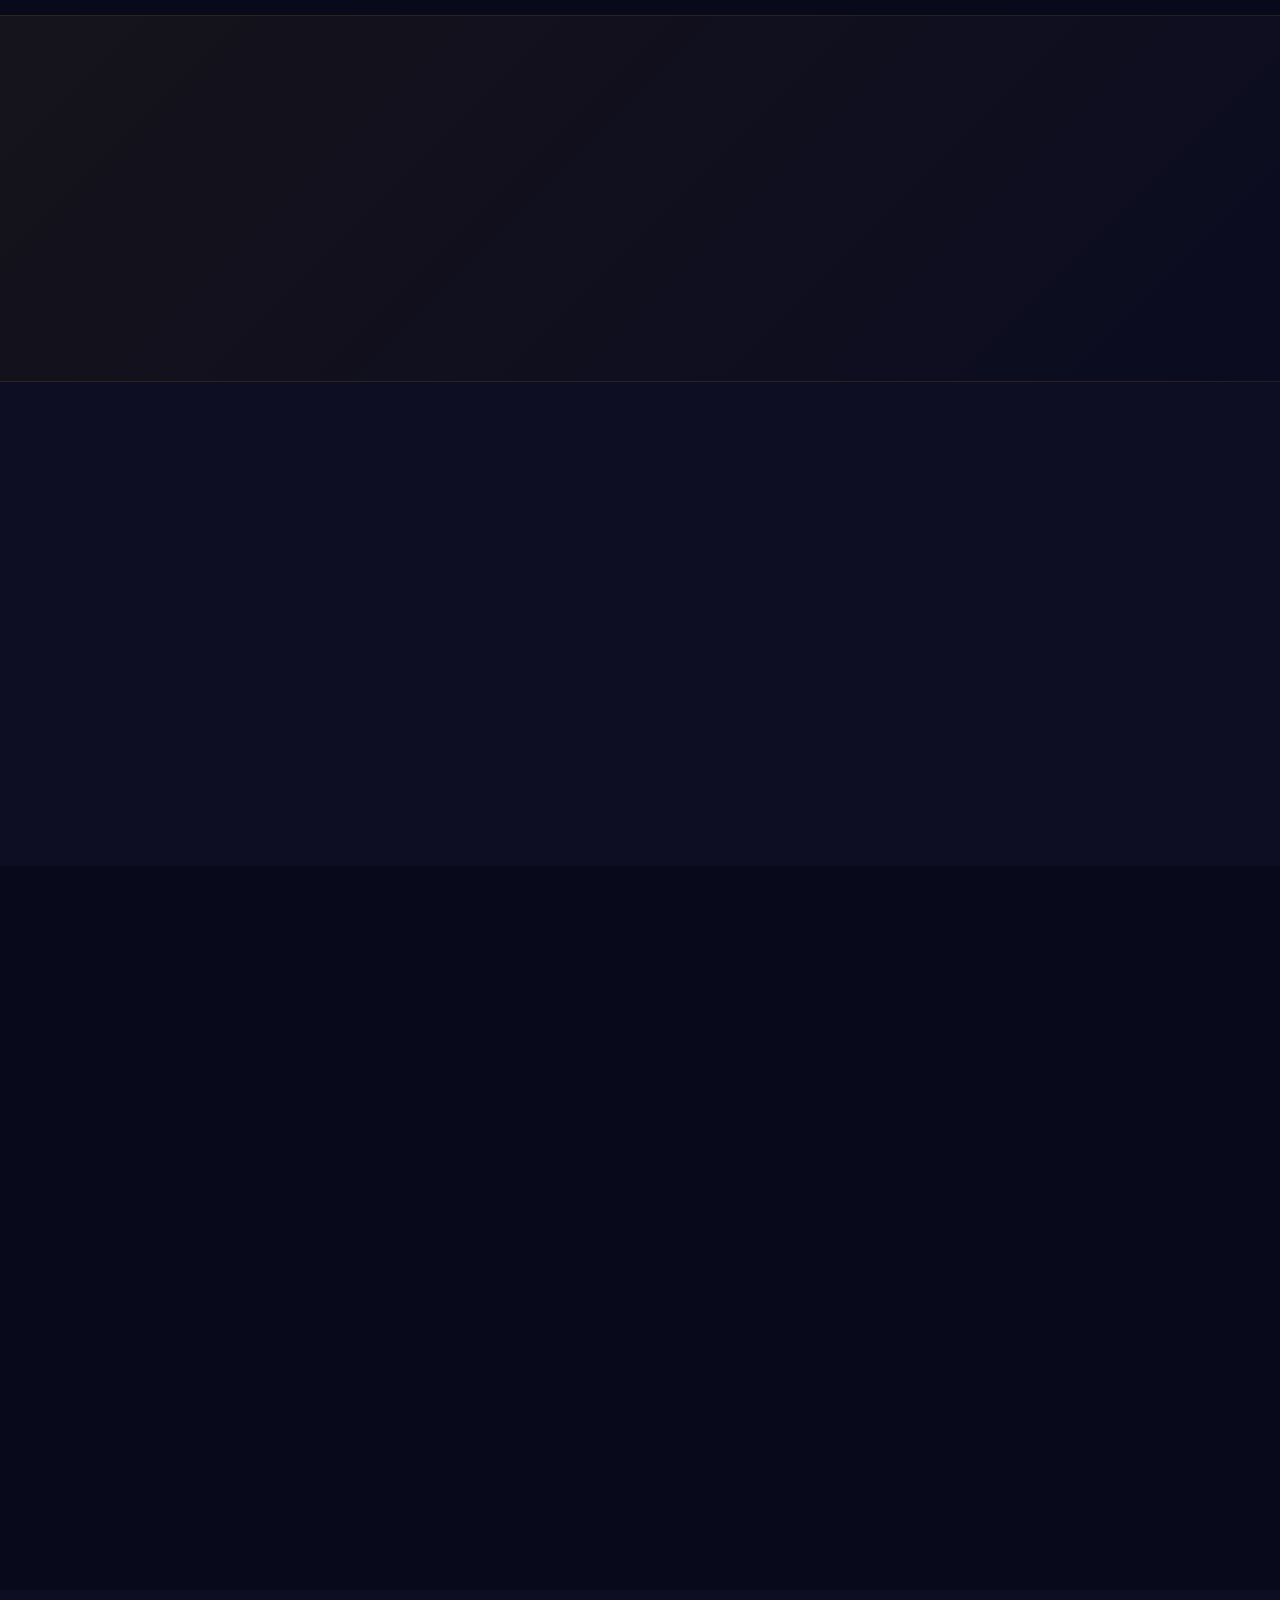
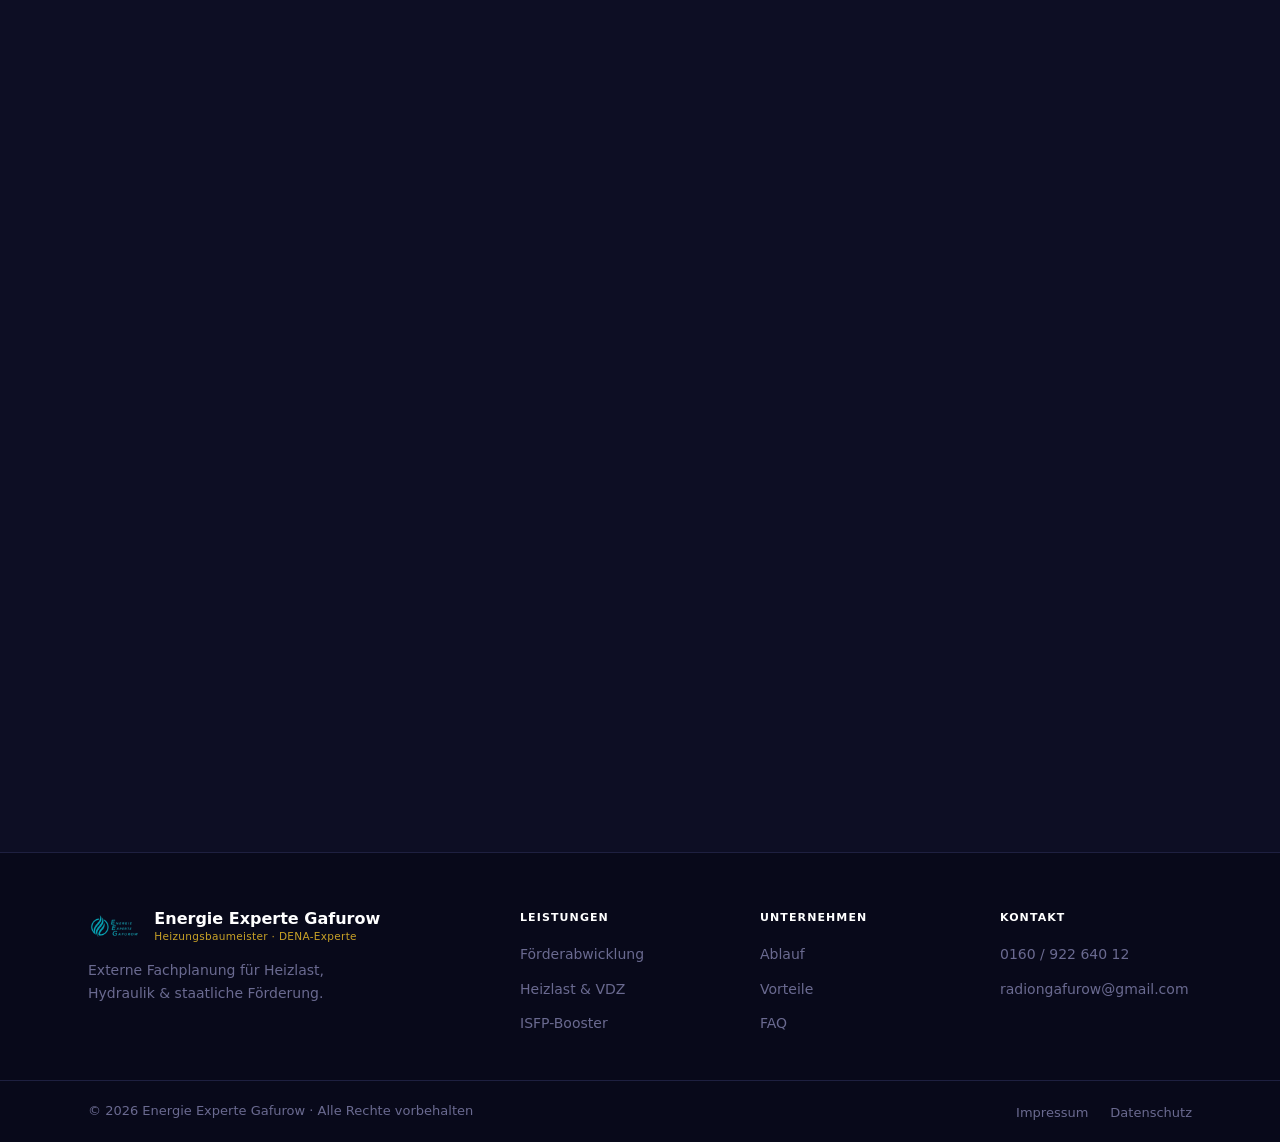
==== commit e99e7e6b: "feat: PNG-Logo mit Transparenz + Favicon für alle Seiten - Neues logo.png (4.7 KB) mit transparentem" ====
--- a/index.html
+++ b/index.html
@@ -11,6 +11,9 @@
   <link rel="preconnect" href="https://fonts.gstatic.com" crossorigin />
   <link href="https://fonts.googleapis.com/css2?family=Inter:wght@400;500;600;700;800;900&display=swap" rel="stylesheet" />
   <link rel="stylesheet" href="css/style.css" />
+  <link rel="icon" type="image/png" sizes="32x32" href="images/favicon-32.png">
+  <link rel="icon" type="image/png" sizes="512x512" href="images/favicon-512.png">
+  <link rel="apple-touch-icon" href="images/favicon-512.png">
 </head>
 <body>
 
@@ -20,7 +23,7 @@
   <header class="site-header" id="siteHeader">
     <nav class="nav container">
       <a href="index.html" class="nav__logo">
-        <img src="images/logo.svg" alt="" class="nav__logo-img" width="30" height="36" aria-hidden="true">
+        <img src="images/logo.png" alt="" class="nav__logo-img" height="40" aria-hidden="true">
         <div class="logo-text">
           <span class="logo-name">Energie Experte Gafurow</span>
           <span class="logo-sub">Heizungsbaumeister · DENA-Experte</span>
@@ -448,7 +451,7 @@
       <div class="container footer__top-inner">
         <div class="footer__brand">
           <div class="nav__logo footer__logo">
-            <img src="images/logo.svg" alt="" class="nav__logo-img" width="30" height="36" aria-hidden="true">
+            <img src="images/logo.png" alt="" class="nav__logo-img" height="40" aria-hidden="true">
             <div class="logo-text">
               <span class="logo-name">Energie Experte Gafurow</span>
               <span class="logo-sub">Heizungsbaumeister · DENA-Experte</span>
